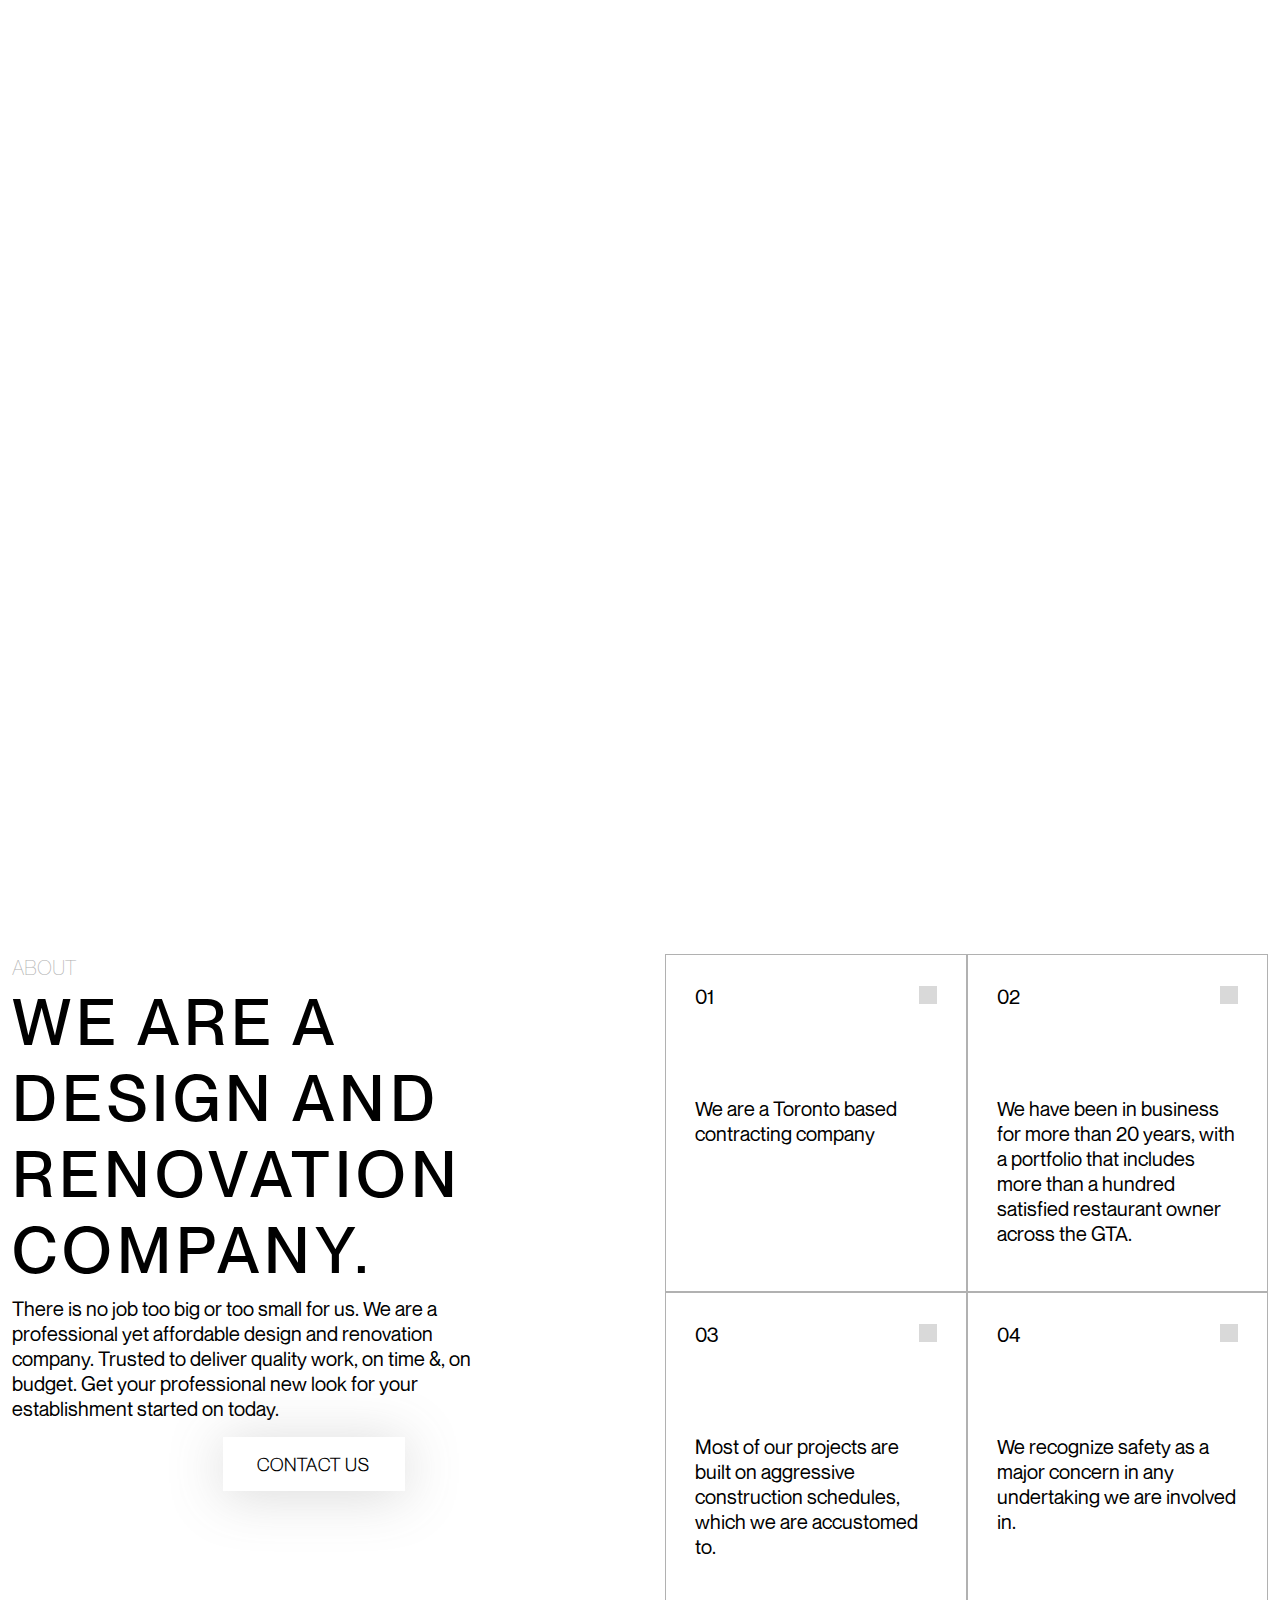
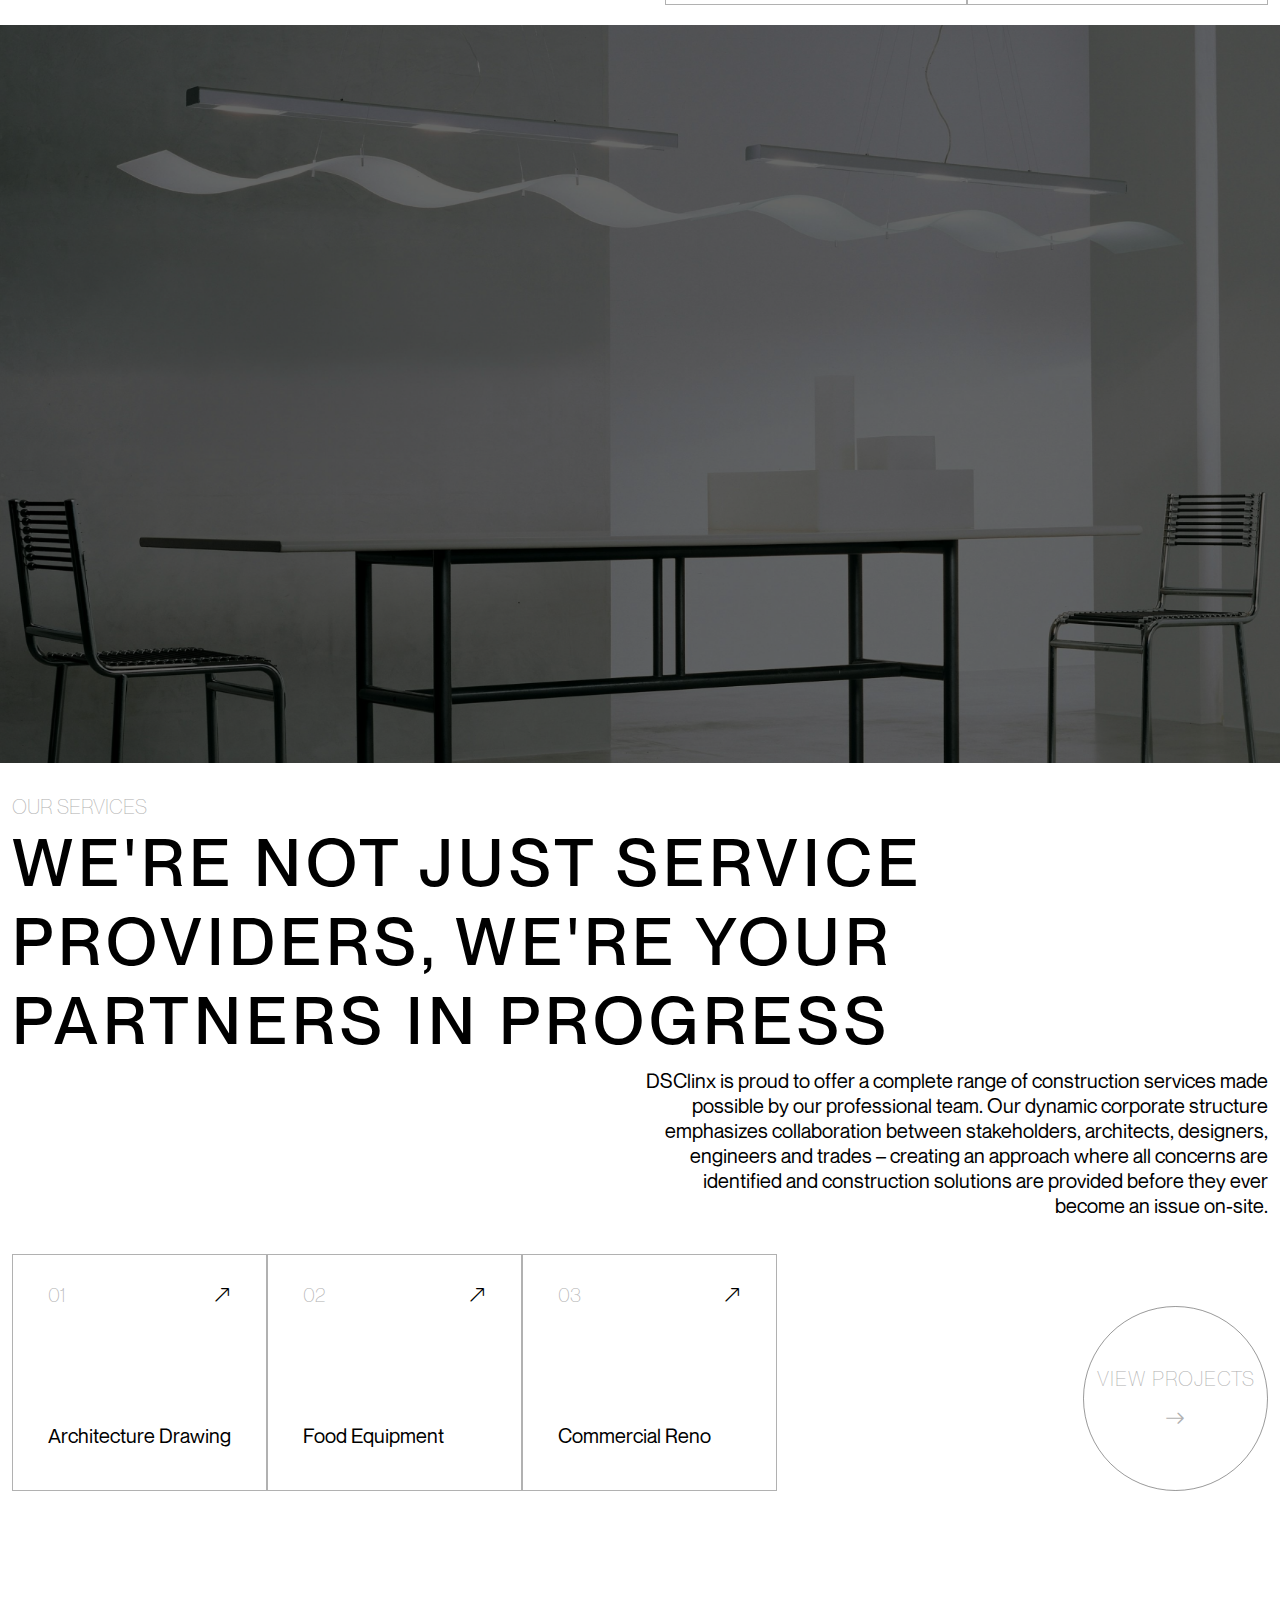
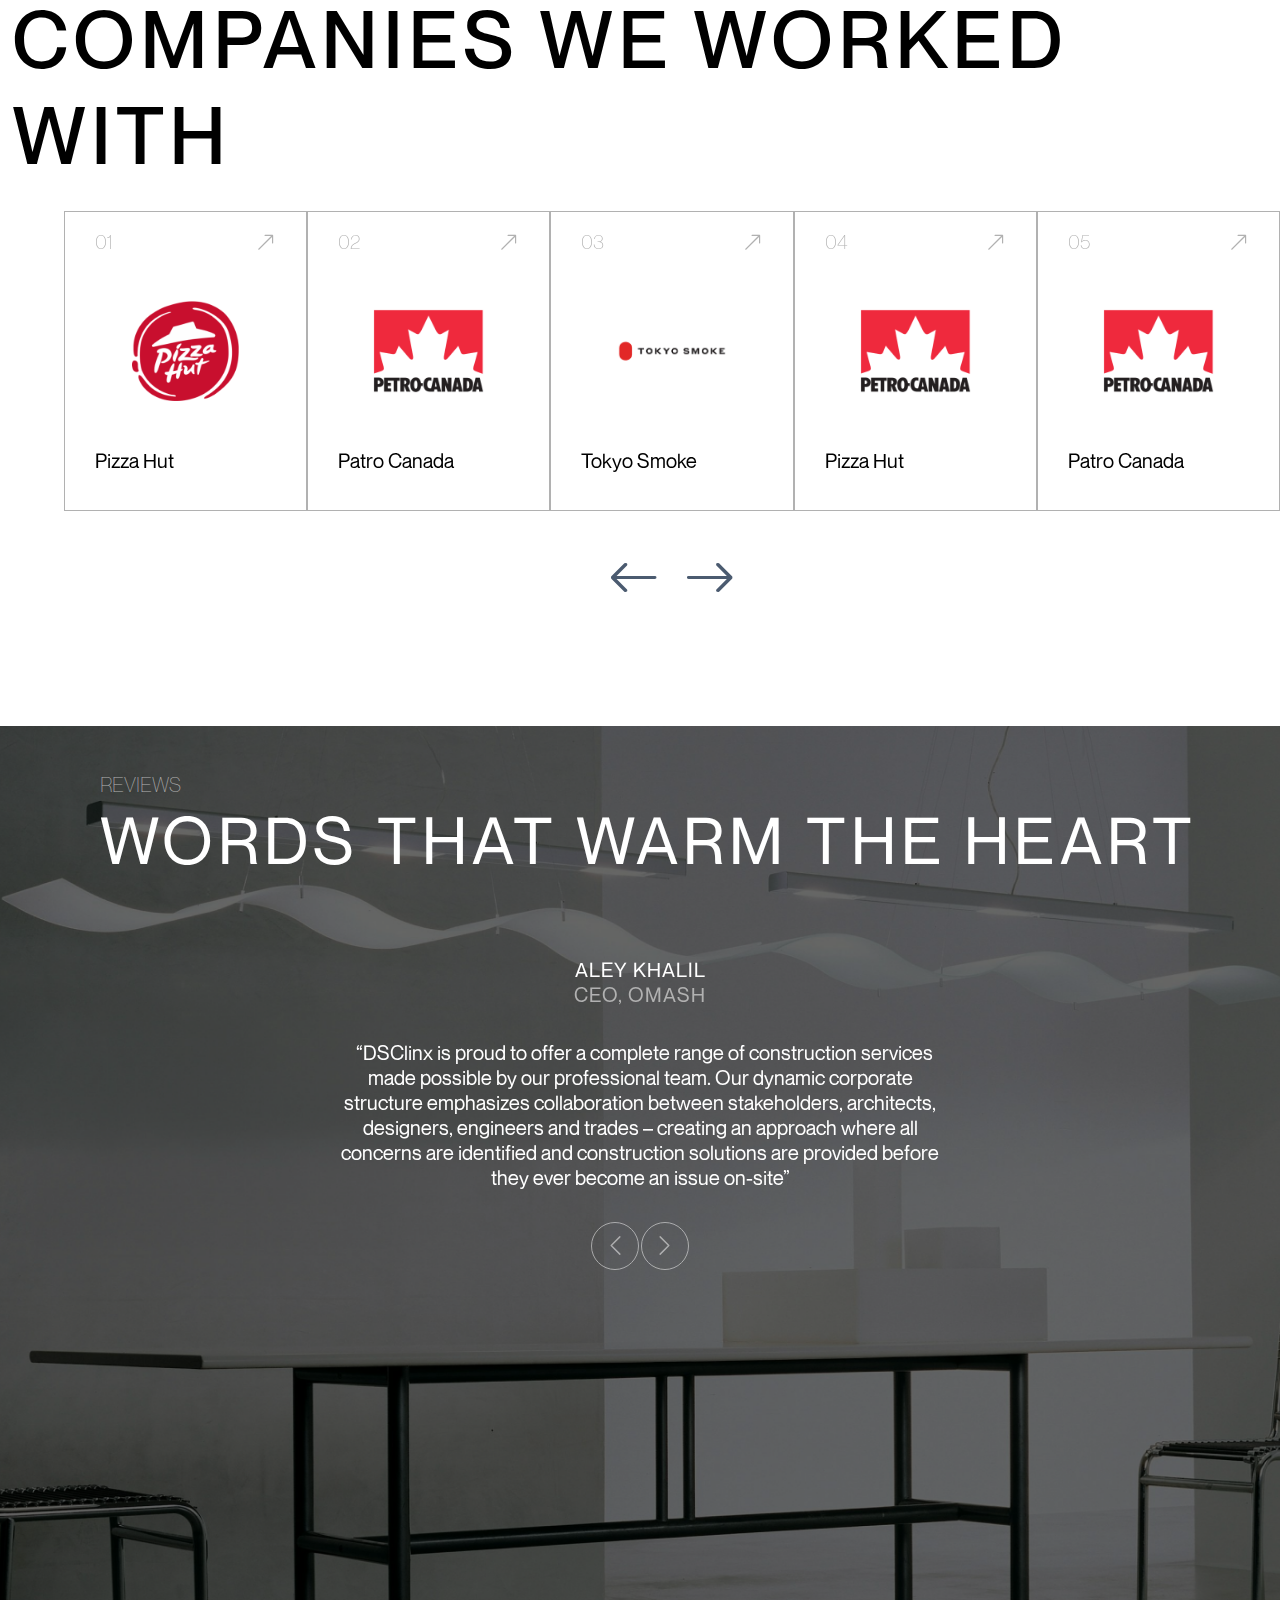
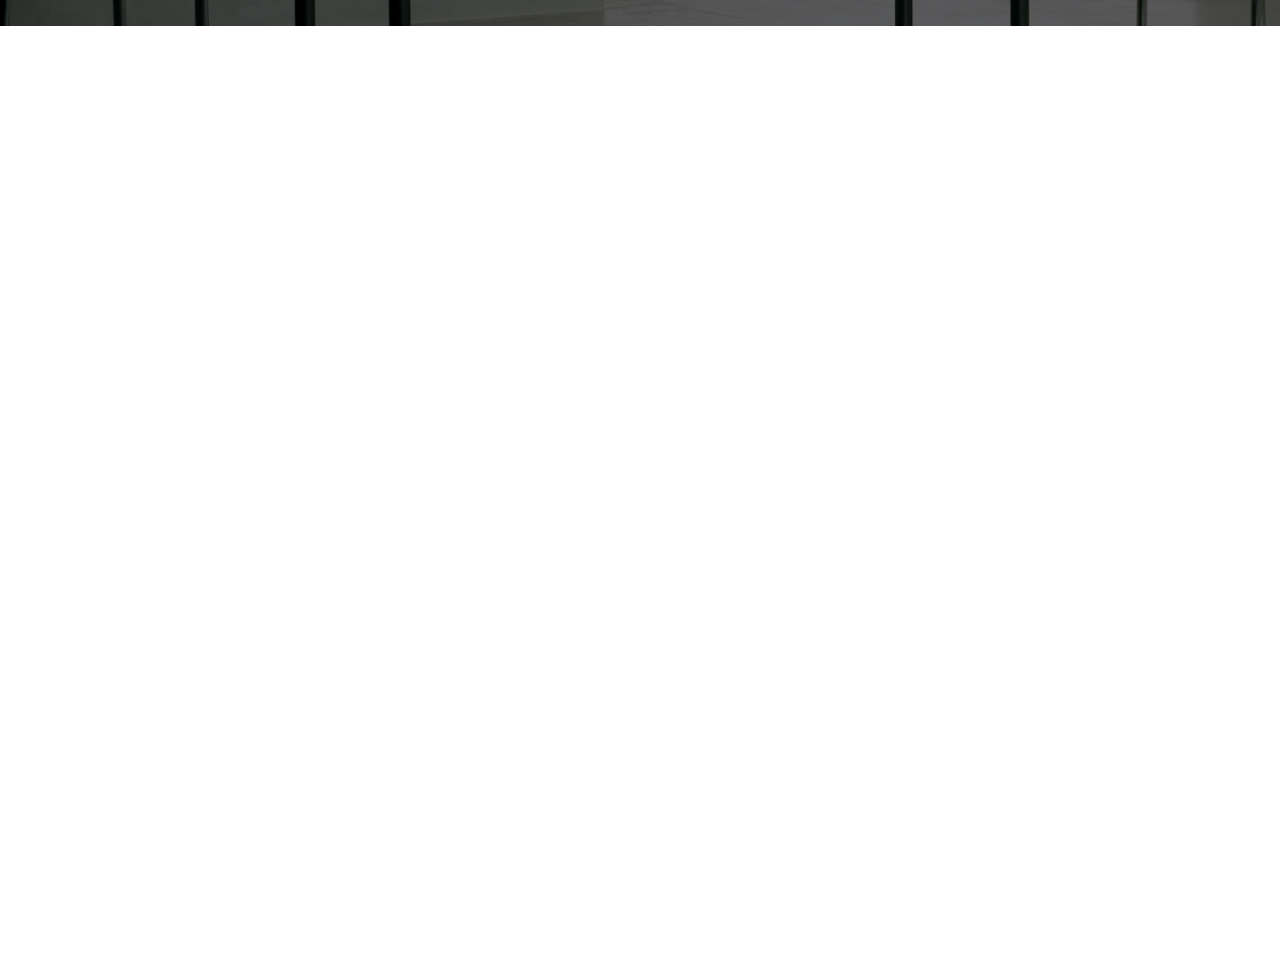
==== index.html @ fa7ef119 "company work completed" ====
<!DOCTYPE html>
<html lang="en">
  <head>
    <meta charset="utf-8" />
    <meta content="width=device-width, initial-scale=1.0" name="viewport" />
    <title>Dsclinx</title>
    <meta content="" name="description" />
    <meta content="" name="keywords" />
    <!-- Favicons -->
    <link href="assets/img/favicon.svg" rel="icon" />
    <!-- Fonts -->
    <link rel="stylesheet" href="assets/font/style.css" />
    <!-- libraries CSS Files -->
    <link href="assets/lib/bootstrap/css/bootstrap.min.css" rel="stylesheet" />
    <link href="assets/lib/bootstrap-icons/bootstrap-icons.css"rel="stylesheet"/>
    <link href="assets/lib/aos/aos.css" rel="stylesheet">
    <link rel="stylesheet" href="https://s3-us-west-2.amazonaws.com/s.cdpn.io/1462889/unicons.css">
    <link rel="stylesheet" href="https://cdnjs.cloudflare.com/ajax/libs/OwlCarousel2/2.1.3/assets/owl.carousel.min.css">
    <!-- Template Main CSS File -->
    <link href="assets/css/style.css" rel="stylesheet" />
  </head>

  <body>

     <!-- Loader -->

        <div class="loading-block">
        <div class="loading-block_logo">
            <img src="assets/images/image 1.png" alt="" class="fadeUp">
        </div>
    </div>

    <!-- ======= Header ======= -->
    <header class="header">
      <nav class="container-fluid mt-3">
        <input type="checkbox" id="nav-toggle" />
        <a href="index.html" class="logo">
          <img class="img-fluid" src="assets/images/logo.png" alt="" />
        </a>
        <ul class="links">
            <li><a href="projects.html">Projects</a></li>
            <li><a href="supplies.html">Supplies</a></li>
            <li><a href="services.html">Services</a></li>
            <li><a href="about-us.html">About Us</a></li>
        </ul>
        <label for="nav-toggle" class="icon-burger">
          <div class="line"></div>
          <div class="line"></div>
          <div class="line"></div>
        </label>
      </nav>
    </header>
    <!-- End Header -->

    <!-- banner -->
    <div class="contact-us" data-aos="zoom-in" data-aos-duration="1000" style=" background-image: url('assets/images/pexels-max-rahubovskiy-6207817\ 1.png');">
      <div class="overlay"></div>
      <div class="banner-txt">
        <span>Toronto, Canada</span>
        <h1>Welcome to <span>DSCLINX</span></h1>
        <p>DESIGN &nbsp; SUPPLY &nbsp; CONSTRUCT</p>
      </div>

      <div class="banner-under-sect">
        <p>We Design, Supply & Construct your commercial business in a competitive turnaround time with affordable prices.</p>
        <a href="#" class="butn-wht-circle">
          <div class="full-width">
            <span class="full-width">View Projects</span>
            <span class="d-flex justify-content-center">
              <i class="bi bi-arrow-right"></i>
            </span>
          </div>
        </a>
      </div>
      
      <div class="contact-div">
        <a href="#contact" class="btn btn-primary">Contact us</a>
      </div>
    </div>
    <!-- banner end -->


    <!-- about -->
<section class="about-section">
    <div class="container-fluid">
        <div class="row">
            <div class="section-about-grid">
                <div class="about-inner-text">
                    <span>About</span>
                    <h1>We are a design and renovation company.</h1>
                    <p>There is no job too big or too small for us. We are a professional yet affordable design and renovation company. 
                      Trusted to deliver quality work, on time &, on budget. Get your professional new look for your establishment started on today.</p>
                    <div class="ab-sect-contact">
                    <a href="#contact" class="btn btn-primary" style="
                      box-shadow: 0px 4px 54.7px 0px rgba(103, 103, 103, 0.25);">Contact us</a>
                      </div>
                </div>
            <div class="grid-about-sect2">
                <a href="" class="sect2-about-outer">
                    <div class="sect2-about-inner">
                        <p>01</p>
                        <span class="square"></span>
                    </div>
                    <div class="about-sect2-height"></div>
                    <p>We are a Toronto based contracting company</p>
                </a>
                <a href="" class="sect2-about-outer">
                    <div class="sect2-about-inner">
                        <p>02</p>
                        <span class="square"></span>
                    </div>
                    <div class="about-sect2-height"></div>
                    <p>We have been in business for more than 20 years, with a portfolio that includes more than a hundred satisfied restaurant owner across the GTA.</p>
                </a>
                <a href="" class="sect2-about-outer">
                    <div class="sect2-about-inner">
                        <p>03</p>
                        <span class="square"></span>
                    </div>
                    <div class="about-sect2-height"></div>
                    <p>Most of our projects are built on aggressive construction schedules, which we are accustomed to.</p>
                </a>
                <a href="" class="sect2-about-outer">
                    <div class="sect2-about-inner">
                        <p>04</p>
                        <span class="square"></span>
                    </div>
                    <div class="about-sect2-height"></div>
                    <p>We recognize safety as a major concern in any undertaking we are involved in.</p>
                </a>
            </div>
        </div>
        </div>
    </div>
</section>

<!-- why us -->
 <section class="why-us">
    <div class="container-fluid">
        <div class="grid-why-us">
            <div class="why-us-outer" data-aos="fade-right" data-aos-duration="1000">
                <span>WHY US</span>
                <h1>Ready to see what sets us apart?</h1>
                <p>Customers, contractors, vendors, and suppliers count on DSClinx to deal honestly and adhere to the strictest moral and ethical codes of business conduct.</p>
            </div>
            <div class="sect-2-whyus" data-aos="fade-right" data-aos-duration="1000">
              <a class="why-us-sect2-txt">
                  <h6>Idea and concept</h6>
                  <p>100%</p>
              </a>
              <a class="why-us-sect2-txt">
                <h6>Accuracy</h6>
                <p>100%</p>
            </a>
            <a class="why-us-sect2-txt">
              <h6>Communication</h6>
              <p>100%</p>
          </a>
          <a class="why-us-sect2-txt">
            <h6>Execution</h6>
            <p>100%</p>
        </a>
          </div>
        </div>
    </div>
 </section>

 <!-- Our Services -->
 <section class="our-serv">
  <div class="container-fluid">
    <div class="our-serv-txt">
      <span>Our Services</span>
      <h1>We're not just service providers, we're your partners in progress</h1>
    </div>
    <div class="our-serv-p">
      <p>DSClinx is proud to offer a complete range of construction services made possible by our professional team. 
        Our dynamic corporate structure emphasizes collaboration between stakeholders, architects, designers, engineers 
        and trades – creating an approach where all concerns are identified and construction solutions are provided before 
        they ever become an issue on-site.</p>
    </div>
    <div class="our-serv-proect">

      <div class="grid-our-serve">

        <a href="" class="card-our-serv">
          <div class="sect2-our-serv-inner">
            <p>01</p>
            <span ><i class="bi bi-arrow-up-right"></i></span>
        </div>
        <div class="our-serv-sect2-height"></div>
        <p>Architecture Drawing</p>
        </a>

        <a href="" class="card-our-serv">
          <div class="sect2-our-serv-inner">
            <p>02</p>
            <span ><i class="bi bi-arrow-up-right"></i></span>
        </div>
        <div class="our-serv-sect2-height"></div>
        <p>Food Equipment</p>
        </a>

        <a  href="" class="card-our-serv">
          <div class="sect2-our-serv-inner">
            <p>03</p>
            <span ><i class="bi bi-arrow-up-right"></i></span>
        </div>
        <div class="our-serv-sect2-height"></div>
        <p>Commercial Reno</p>
        </a>

        <a id="btn-2" href="" class="butn-circle" style="width: 185px;height: 185px;">
          <div class="full-width">
            <span class="full-width">View Projects</span>
            <span class="d-flex justify-content-center">
              <i class="bi bi-arrow-right"></i>
            </span>
          </div>
        </a>

      </div>

      <a id="btn-1" href="" class="butn-circle" style="width: 185px;height: 185px;">
        <div class="full-width">
          <span class="full-width">View Projects</span>
          <span class="d-flex justify-content-center">
            <i class="bi bi-arrow-right"></i>
          </span>
        </div>
      </a>

    </div>
  </div>
 </section>

<!-- company work with -->

<section class="company-works">
  <div class="container-fluid">
    <div class="work-with">
      <h1>COMPANIES WE WORKED WITH</h1>
    </div>  
  </div>

  <div class="carousel-wrap">
    <div class="owl-carousel">

      <div class="item">
        <div class="our-works">
          <span>01</span>
          <span><i class="bi bi-arrow-up-right"></i></span>
      </div>
        <img class="img-fluid" src="assets/images/our-work/Pizza Hut.png">
        <p class="item-name">Pizza Hut</p>
      </div>

      <div class="item">
        <div class="our-works">
          <span>02</span>
          <span><i class="bi bi-arrow-up-right"></i></span>
      </div>
        <img class="img-fluid" src="assets/images/our-work/Patro Canada.png">
        <p class="item-name">Patro Canada</p>
      </div>

      <div class="item">
        <div class="our-works">
          <span>03</span>
          <span><i class="bi bi-arrow-up-right"></i></span>
      </div>
        <img class="img-fluid" src="assets/images/our-work/Tokyo Smoke.png">
        <p class="item-name">Tokyo Smoke </p>
      </div>

      <div class="item">
        <div class="our-works">
          <span>04</span>
          <span><i class="bi bi-arrow-up-right"></i></span>
      </div>
        <img class="img-fluid" src="assets/images/our-work/Patro Canada.png">
        <p class="item-name">Pizza Hut</p>
      </div>

      <div class="item">
        <div class="our-works">
          <span>05</span>
          <span><i class="bi bi-arrow-up-right"></i></span>
      </div>
        <img class="img-fluid" src="assets/images/our-work/Patro Canada.png">
        <p class="item-name">Patro Canada</p>
      </div>

      <div class="item">
        <div class="our-works">
          <span>06</span>
          <span><i class="bi bi-arrow-up-right"></i></span>
      </div>
        <img class="img-fluid" src="assets/images/our-work/Tokyo Smoke.png">
        <p class="item-name">Tokyo Smoke</p>
      </div>

      <div class="item">
        <div class="our-works">
          <span>07</span>
          <span><i class="bi bi-arrow-up-right"></i></span>
      </div>
        <img class="img-fluid" src="assets/images/our-work/Patro Canada.png">
        <p class="item-name">Pizza Hut</p>
      </div>
    </div>
  </div>
</section>



<!-- testimonials -->
<section class="testi-outer">
  <!-- <div id="testim" class="testim"> -->
      <div class="testi-header">
        <span>Reviews</span>
        <h1>Words that warm the heart</h1>
      </div>
  <div id="carouselExampleControls" class="carousel slide" data-bs-ride="carousel">
    <div class="carousel-inner">
      <div class="carousel-item active">
      <div class="row d-flex justify-content-center">
        <div class="col-lg-6 says">
          <h5>Aley Khalil <br> <span>CEO, Omash</span></h5>
          <p>
            <i class="fas fa-quote-left pe-2"></i>
            “DSClinx is proud to offer a complete range of construction services made possible by our professional team. 
            Our dynamic corporate structure emphasizes collaboration between stakeholders, architects, designers, engineers 
            and trades – creating an approach where all concerns are identified and construction solutions are provided before 
            they ever become an issue on-site”
          </p>
        </div>
      </div>
      </div>
      <div class="carousel-item">
      <div class="row d-flex justify-content-center">
        <div class="col-lg-6 says">
          <h5>Aley Khalil <br> <span>CEO, Omash</span></h5>
          <p>
            <i class="fas fa-quote-left pe-2"></i>
            “DSClinx is proud to offer a complete range of construction services made possible by our professional team. 
            Our dynamic corporate structure emphasizes collaboration between stakeholders, architects, designers, engineers 
            and trades – creating an approach where all concerns are identified and construction solutions are provided before 
            they ever become an issue on-site”
          </p>
        </div>
      </div>
      </div>
    </div>
    <div class="d-flex justify-content-center">
    <button class="carousel-control-prev" type="button" data-bs-target="#carouselExampleControls" data-bs-slide="prev">
      <span class="carousel-control-prev-icon" aria-hidden="true"></span>
      <span class="visually-hidden">Previous</span>
    </button>
    <button class="carousel-control-next" type="button" data-bs-target="#carouselExampleControls" data-bs-slide="next">
      <span class="carousel-control-next-icon" aria-hidden="true"></span>
      <span class="visually-hidden">Next</span>
    </button>
  </div>
  </div>
  <!-- </div> -->
</section>




    <div class="container-fluid">
      <div class="lets-together" data-aos="zoom-in" >
        <div class="container-fluid">
          <div class="row line">
            <div class="col-lg-6 conatct-line">
              <div class="grid-social">
                <a
                  href="https://www.instagram.com/linxdsc/"
                  target="_blank"
                  class="card-social"
                >
                  <h6 class="social-num">01</h6>
                  <div class="social-inner-div"></div>
                  <div class="social-sec">
                    <i class="bi bi-instagram"></i>
                    <h6>Instagram</h6>
                  </div>
                </a>

                <a
                  href="https://ca.linkedin.com/in/dsclinx/"
                  target="_blank"
                  class="card-social"
                >
                  <h6 class="social-num">02</h6>
                  <div class="social-inner-div"></div>
                  <div class="social-sec">
                    <i class="bi bi-linkedin"></i>
                    <h6>Linkedin</h6>
                  </div>
                </a>

                <a
                  href="https://www.facebook.com/dsc.linx.7"
                  target="_blank"
                  class="card-social"
                >
                  <h6 class="social-num">03</h6>
                  <div class="social-inner-div"></div>
                  <div class="social-sec">
                    <i class="bi bi-facebook"></i>
                    <h6>Facebook</h6>
                  </div>
                </a>

                <a href="#" target="_blank" class="card-social">
                  <h6 class="social-num">04</h6>
                  <div class="social-inner-div"></div>
                  <div class="social-sec">
                    <i class="bi bi-whatsapp"></i>
                    <h6>Whatsapp</h6>
                  </div>
                </a>
              </div>
            </div>

            <div class="col-lg-6">
              <div class="head-together">
                <h1>Let’s Work together</h1>

                <div class="conatct-form">
                  <div class="form-group">
                    <input
                      type="name"
                      class="form-control"
                      id="exampleInputEmail"
                      aria-describedby="emailHelp"
                      placeholder="Full name"
                    />
                  </div>
                  <div class="form-group">
                    <input
                      type="email"
                      class="form-control"
                      id="exampleInputEmail1"
                      aria-describedby="emailHelp"
                      placeholder="Enter email"
                    />
                  </div>
                  <div class="form-group">
                    <textarea
                      class="form-control"
                      id="exampleFormControlTextarea1"
                      rows="3"
                      placeholder="Message"
                    ></textarea>
                  </div>
                </div>
                <div class="submit-form">
                  <div class="form-check">
                    <input
                      type="checkbox"
                      class="form-check-input"
                      id="exampleCheck1"
                    />
                    <label class="form-check-label" for="exampleCheck1"
                      >Agree with privacy policy</label
                    >
                  </div>

                  <a href="" class="butn-circle">
                    <div class="full-width">
                      <span class="full-width">submit</span>
                      <span class="d-flex justify-content-center">
                        <i class="bi bi-arrow-up-right"></i>
                      </span>
                    </div>
                  </a>
                </div>
              </div>
            </div>
          </div>
        </div>
      </div>
    </div>

    <!-- footer -->

    <footer id="contact" data-aos="zoom-in" data-aos-duration="1000">
      <div class="footer-top" >
        <div class="container-fluid">
          <div class="footer-dsclinx">
            <div class="logo-dsclinx">
              <h1>DSCLINX</h1>
            </div>
            <div class="footer-details">
              <p>168 Oakdale road, unit 6</p>
              <p>Phone: +1 (416) 886-3145</p>
              <p>info@dsclinx.com</p>
            </div>
          </div>
          <div class="Copyright">
            <p>Copyright ©2022. All rights reserved.</p>
          </div>
        </div>
      </div>
    </footer>

    <!-- back to top -->

    <div class="progress-wrap">
		<svg class="progress-circle svg-content" width="100%" height="100%" viewBox="-1 -1 102 102">
			<path d="M50,1 a49,49 0 0,1 0,98 a49,49 0 0,1 0,-98"/>
		</svg>
	</div>



<script src="https://cdnjs.cloudflare.com/ajax/libs/jquery/2.2.2/jquery.min.js"></script>
<script src="https://cdnjs.cloudflare.com/ajax/libs/OwlCarousel2/2.1.3/owl.carousel.min.js"></script>

  <script>
    $('.owl-carousel').owlCarousel({
  loop: true,
  nav: true,
  navText: [
    "<i class='bi bi-arrow-left'></i>",
    "<i class='bi bi-arrow-right'></i>"
  ],
  autoplay: true,
  autoplayHoverPause: true,
  responsive: {
    0: {
      items: 1
    },
    600: {
      items: 3
    },
    1000: {
      items: 5
    }
  }
})
  </script>

    <!-- JavaScript Libraries -->
    <!-- <script src="https://cdnjs.cloudflare.com/ajax/libs/jquery/3.4.0/jquery.min.js"></script> -->
    <script src="https://cdnjs.cloudflare.com/ajax/libs/jquery/3.7.1/jquery.min.js"></script>
    <script src="assets/lib/aos/aos.js"></script>
    <script src="assets/lib/bootstrap/js/bootstrap.bundle.min.js"></script>
    <script src="https://cdn.jsdelivr.net/npm/bootstrap@5.0.0/dist/js/bootstrap.bundle.min.js"></script>
    <script src="assets/js/main.js"></script>
  </body>
</html>
---- assets/font/style.css ----
/* #### Generated By: http://www.cufonfonts.com #### */

    @font-face {
    font-family: 'PP Neue Montreal Book';
    font-style: normal;
    font-weight: normal;
    src: local('PP Neue Montreal Book'), url('ppneuemontreal-book.woff') format('woff');
    }
    

    @font-face {
    font-family: 'PP Neue Montreal Italic';
    font-style: normal;
    font-weight: normal;
    src: local('PP Neue Montreal Italic'), url('ppneuemontreal-italic.woff') format('woff');
    }
    

    @font-face {
    font-family: 'PP Neue Montreal Thin';
    font-style: normal;
    font-weight: normal;
    src: local('PP Neue Montreal Thin'), url('ppneuemontreal-thin.woff') format('woff');
    }
    

    @font-face {
    font-family: 'PP Neue Montreal Medium';
    font-style: normal;
    font-weight: normal;
    src: local('PP Neue Montreal Medium'), url('ppneuemontreal-medium.woff') format('woff');
    }
    

    @font-face {
    font-family: 'PP Neue Montreal SemiBold italic';
    font-style: normal;
    font-weight: normal;
    src: local('PP Neue Montreal SemiBold italic'), url('ppneuemontreal-semibolditalic.woff') format('woff');
    }
    

    @font-face {
    font-family: 'PP Neue Montreal Bold';
    font-style: normal;
    font-weight: normal;
    src: local('PP Neue Montreal Bold'), url('ppneuemontreal-bold.woff') format('woff');
    }
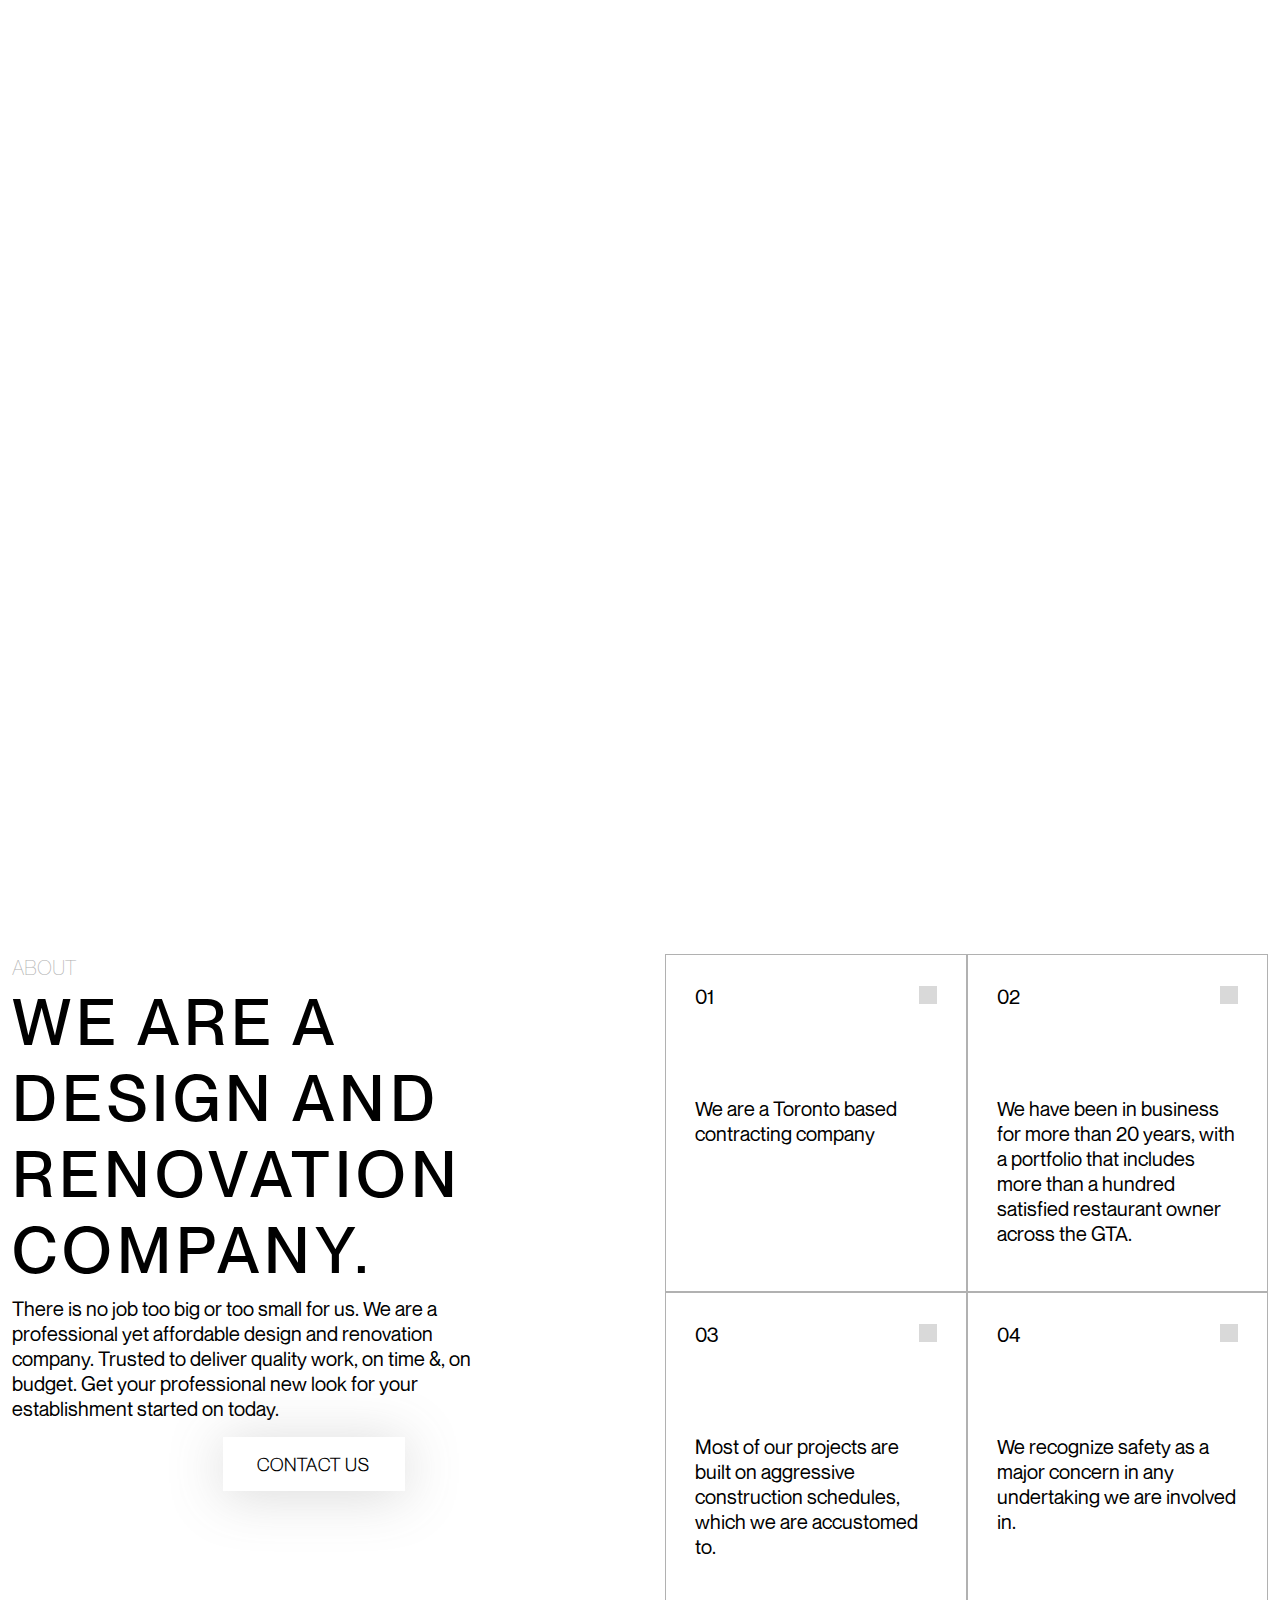
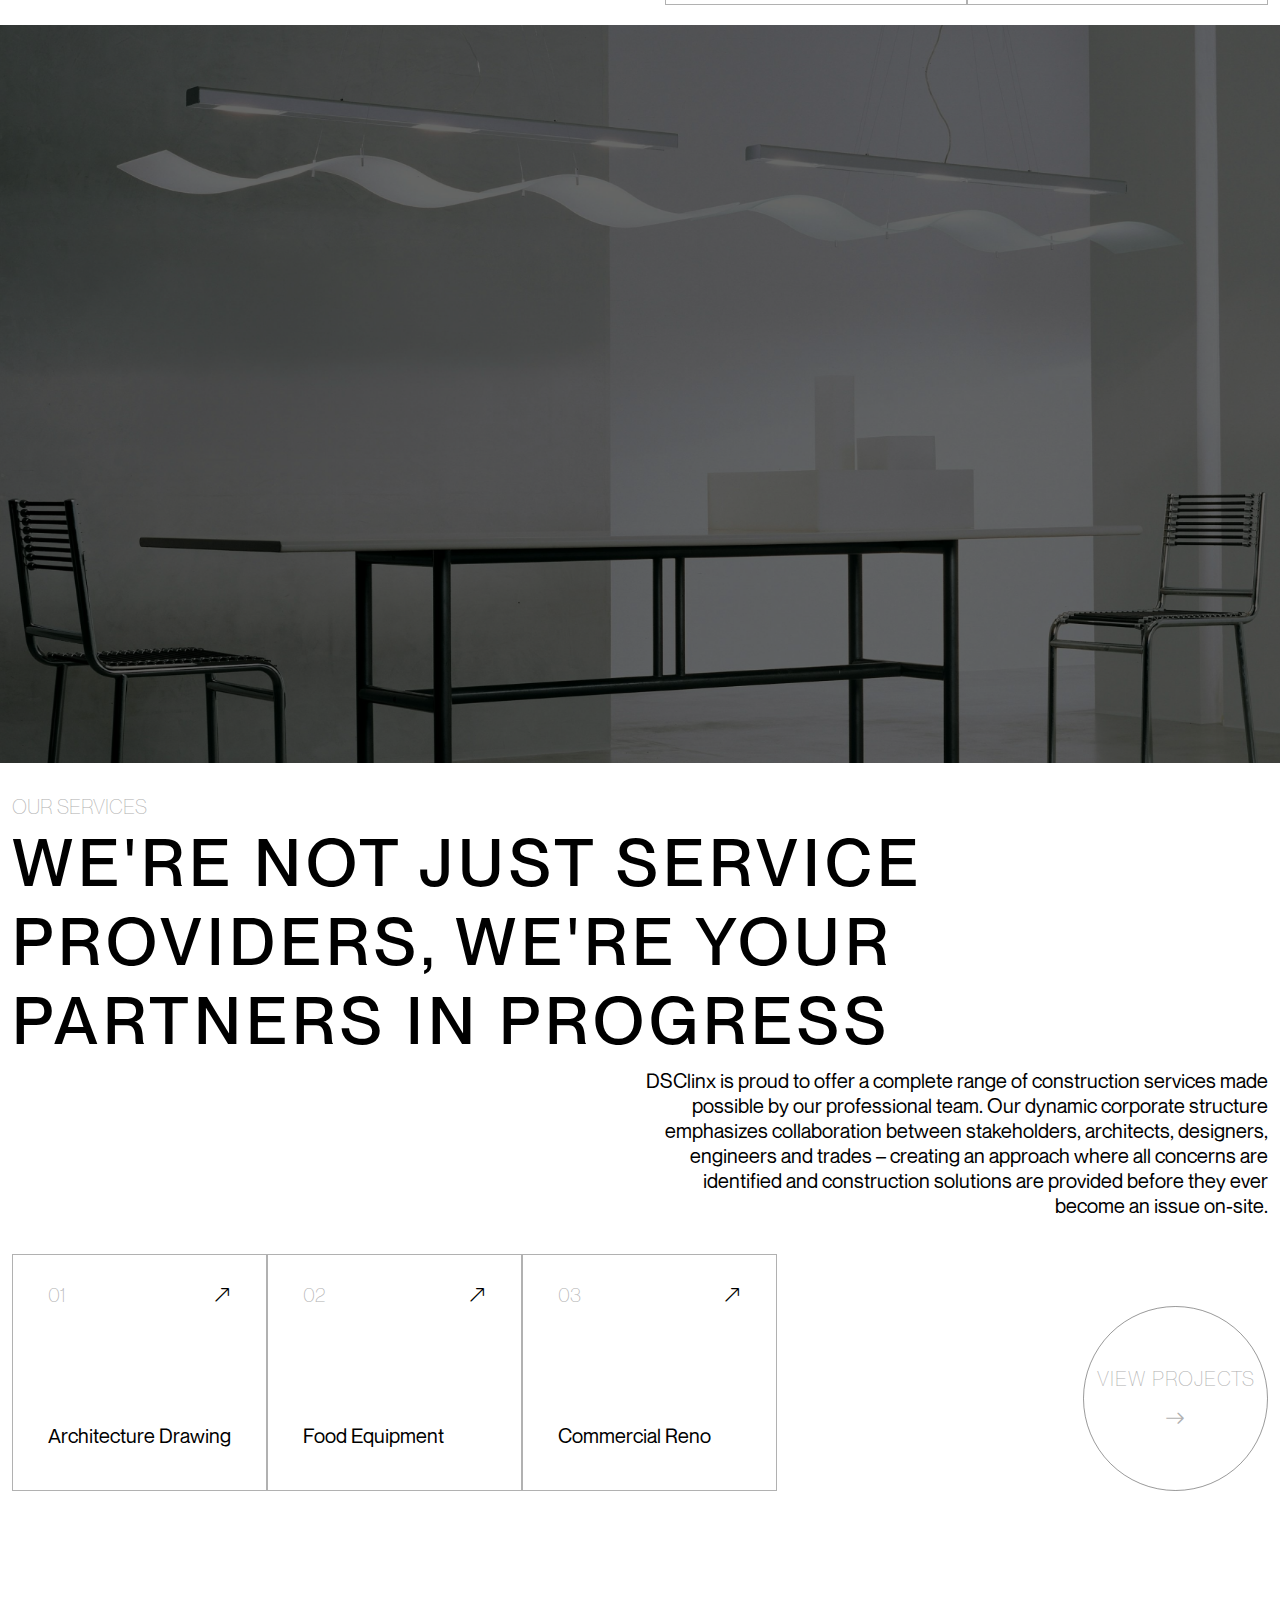
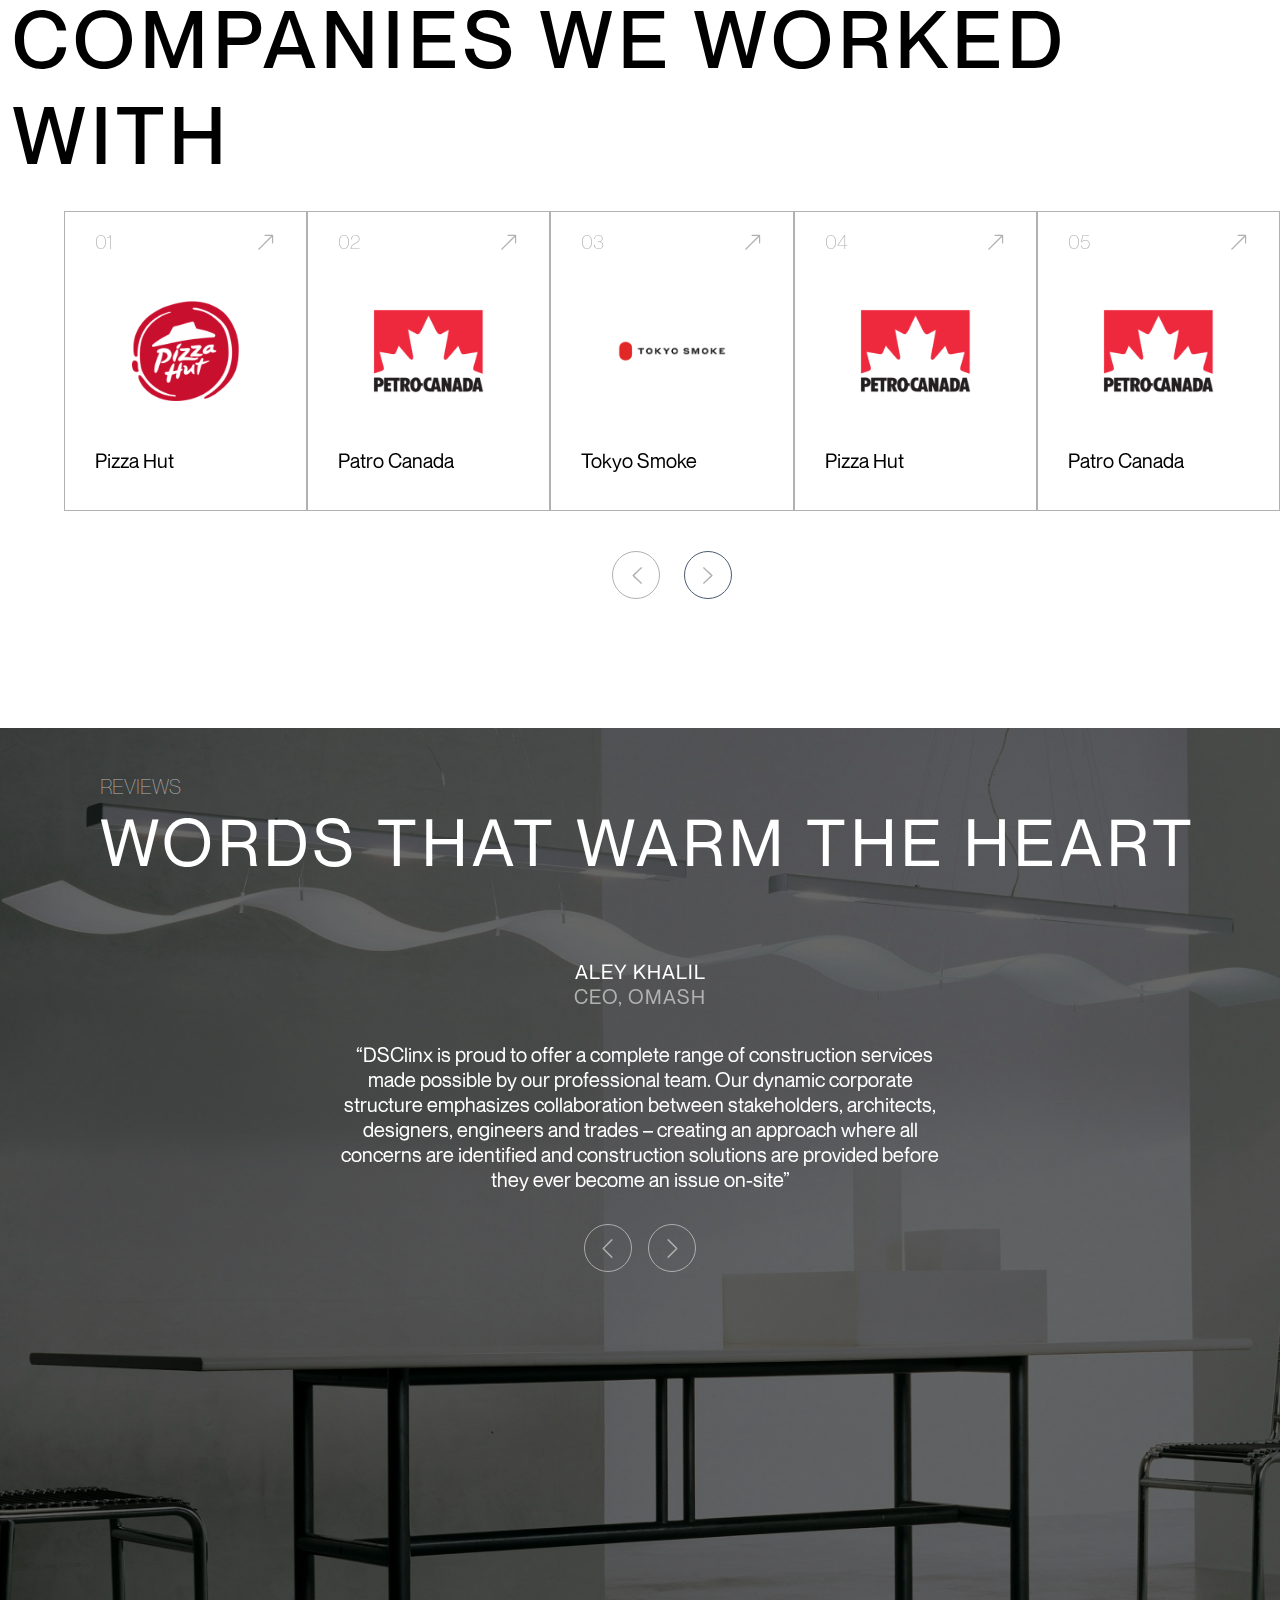
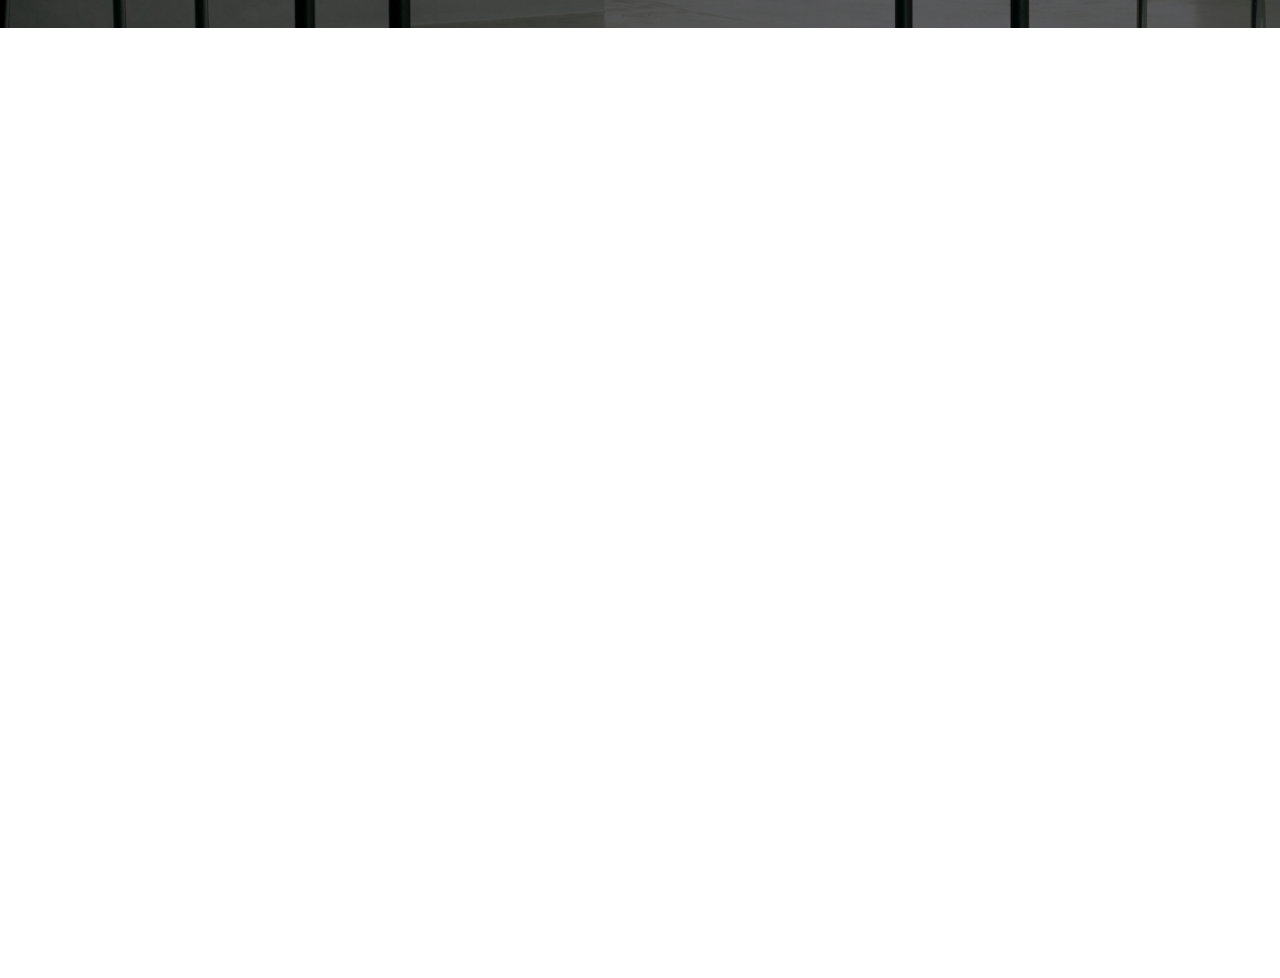
==== commit a50b1dce: "index page completed" ====
--- a/index.html
+++ b/index.html
@@ -351,7 +351,7 @@
       </div>
       </div>
     </div>
-    <div class="d-flex justify-content-center">
+    <div class="d-flex justify-content-center" style="column-gap: 15px;">
     <button class="carousel-control-prev" type="button" data-bs-target="#carouselExampleControls" data-bs-slide="prev">
       <span class="carousel-control-prev-icon" aria-hidden="true"></span>
       <span class="visually-hidden">Previous</span>
@@ -524,14 +524,14 @@
   loop: true,
   nav: true,
   navText: [
-    "<i class='bi bi-arrow-left'></i>",
-    "<i class='bi bi-arrow-right'></i>"
+    "<i class=''></i>",
+    "<i class=''></i>"
   ],
   autoplay: true,
   autoplayHoverPause: true,
   responsive: {
     0: {
-      items: 1
+      items: 2
     },
     600: {
       items: 3
--- a/assets/css/style.css
+++ b/assets/css/style.css
@@ -2111,7 +2111,7 @@
             /* display: block; */
         }
         .contact-div {
-            bottom: 205px;
+            bottom: 100px;
         }
     }
 
@@ -2325,8 +2325,26 @@
     color: #cdcbcd;
     }
     
+    .owl-prev i {
+        background-image: url('../images/ep_prev.png');
+        color: #B1B1B1;
+    }
+
+    .owl-next i {
+        background-image: url('../images/ep_next.png');
+    }
+
     .owl-nav i {
     font-size: 52px;
+    /* background-image: url('../images/arrow-up.png'); */
+    display: inline-block;
+    width: 3rem;
+    height: 3rem;
+    background-repeat: no-repeat;
+    background-position: 50%;
+    background-size: 50% 50%;
+    border: 1px solid;
+    border-radius: 50%;
     }
     
     .owl-nav .owl-prev {
@@ -2373,4 +2391,15 @@
 .company-works{
     padding-top: 70px;
     padding-bottom: 40px;
+}
+
+@media(max-width:600px) {
+    .owl-carousel .owl-item img {
+        padding: 15px;
+        height: 170px;
+        object-fit: contain;
+    }
+    .carousel-wrap {
+        padding: 20px 0px 0px 5%;
+    }
 }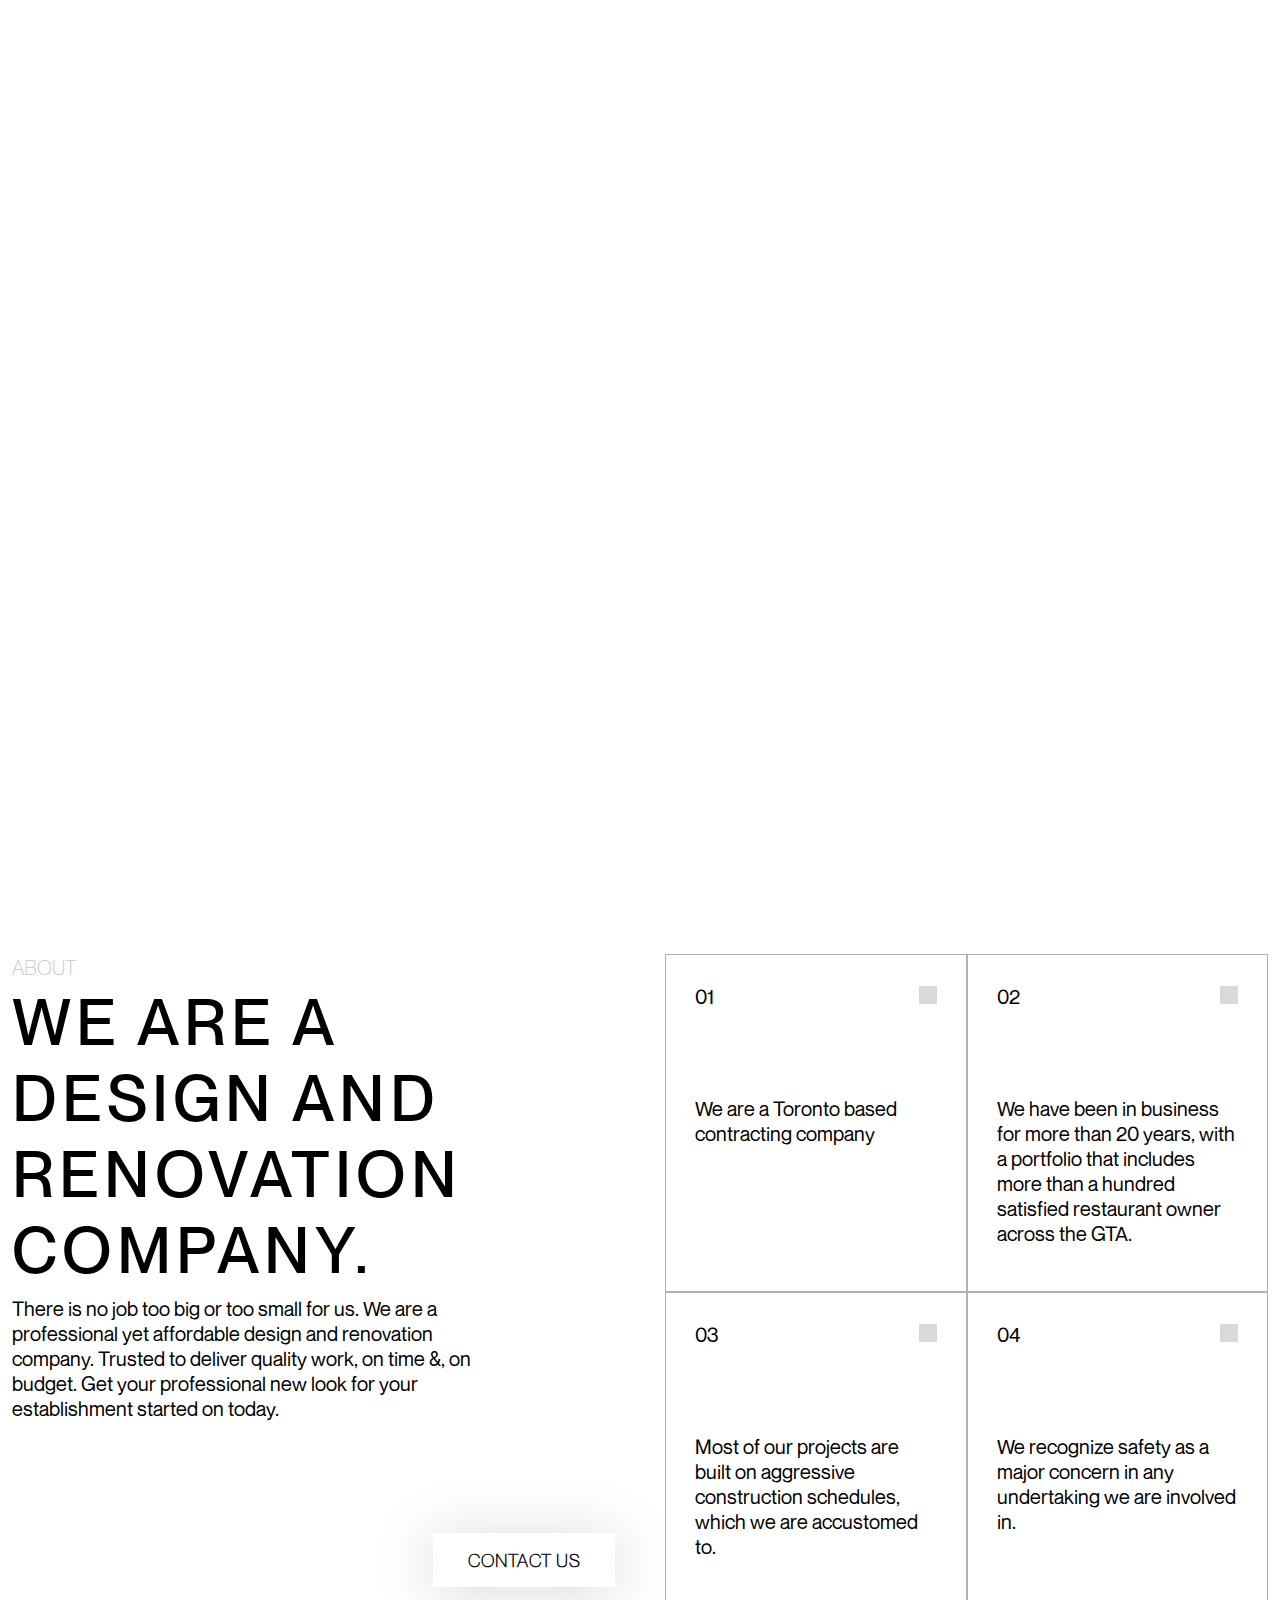
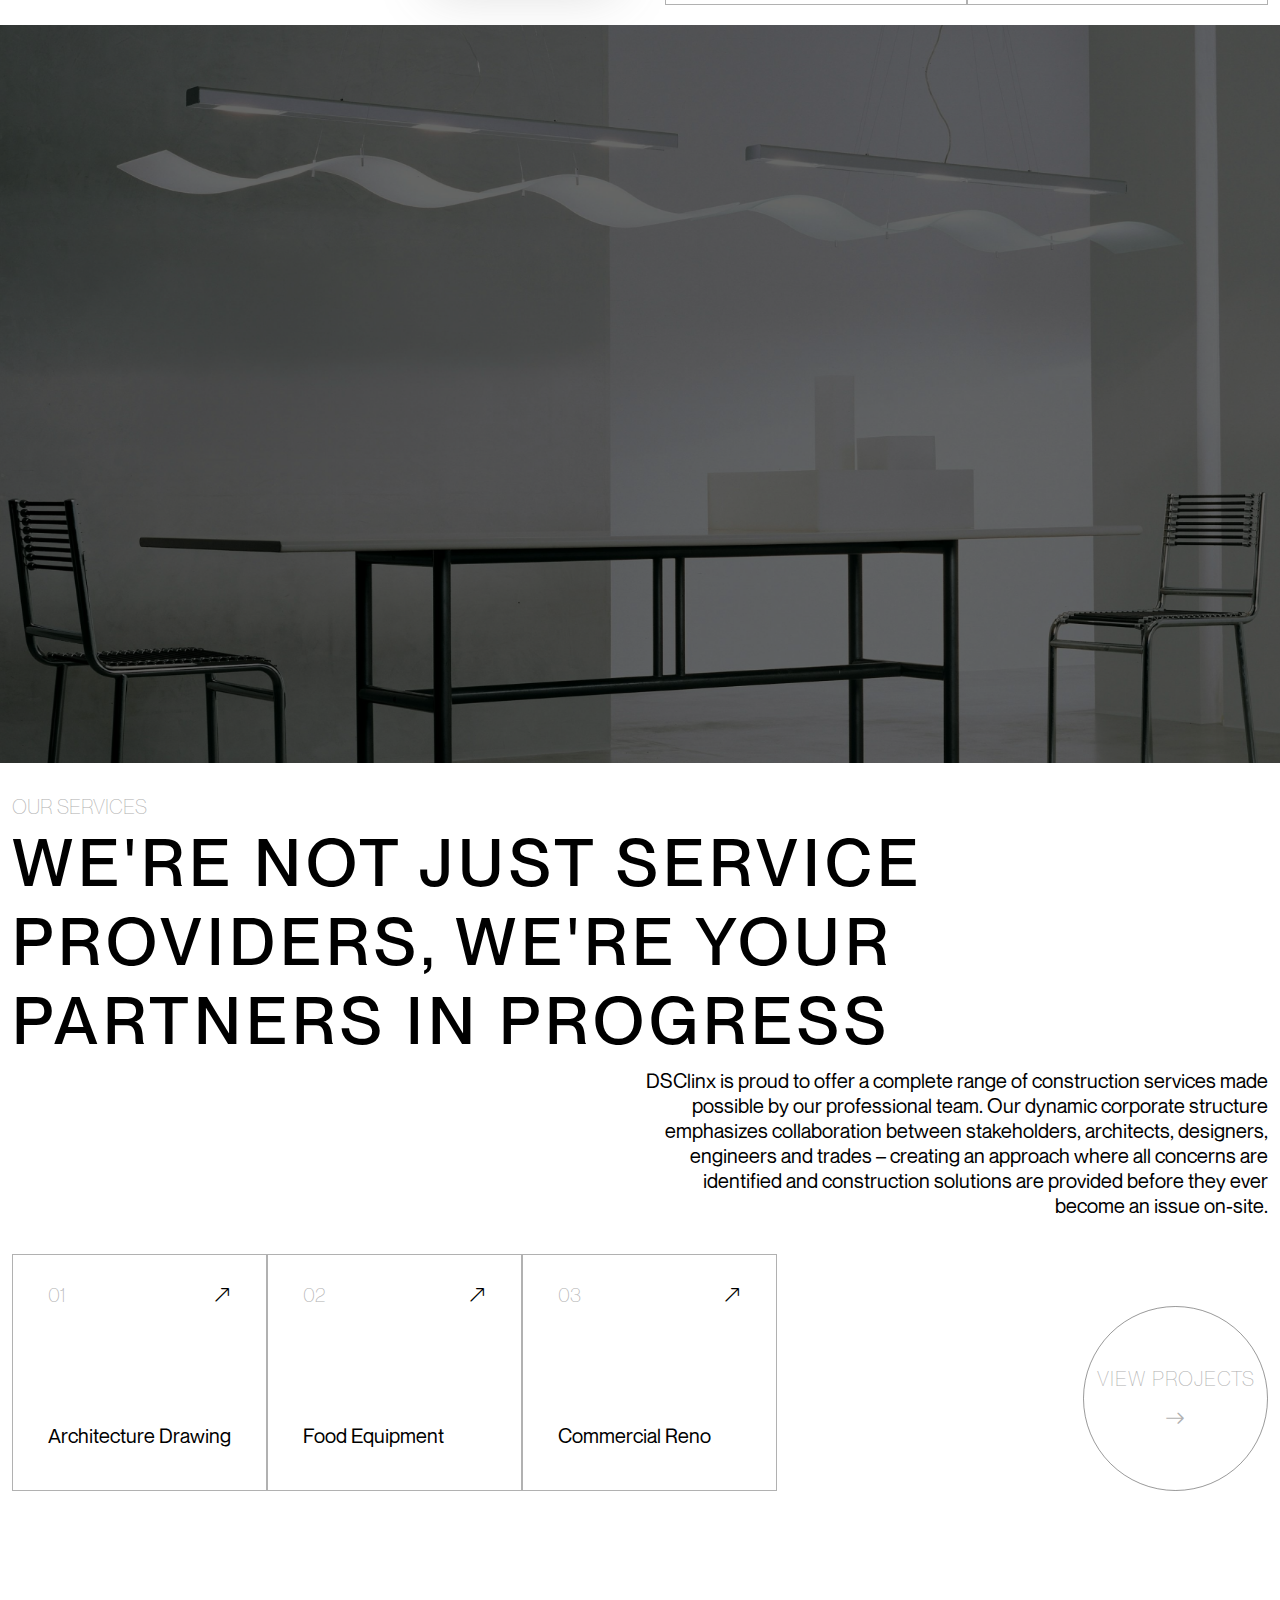
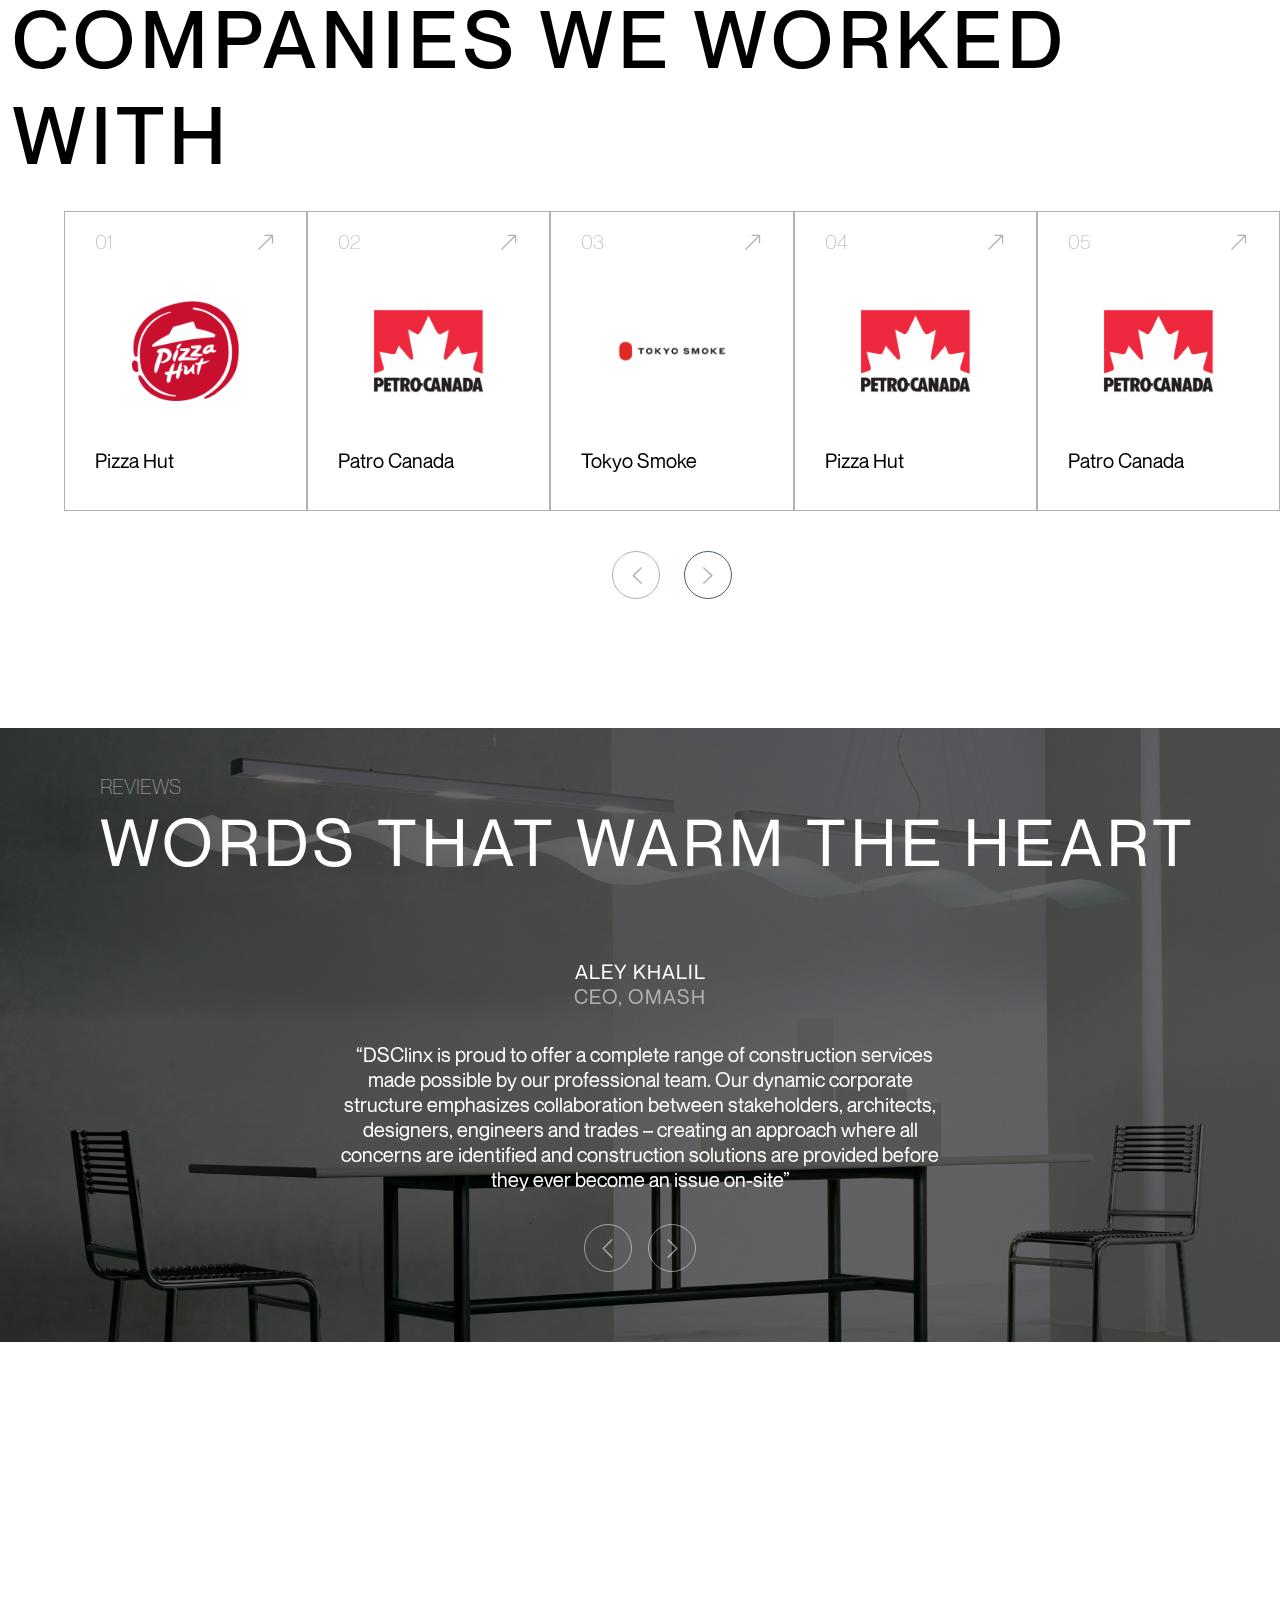
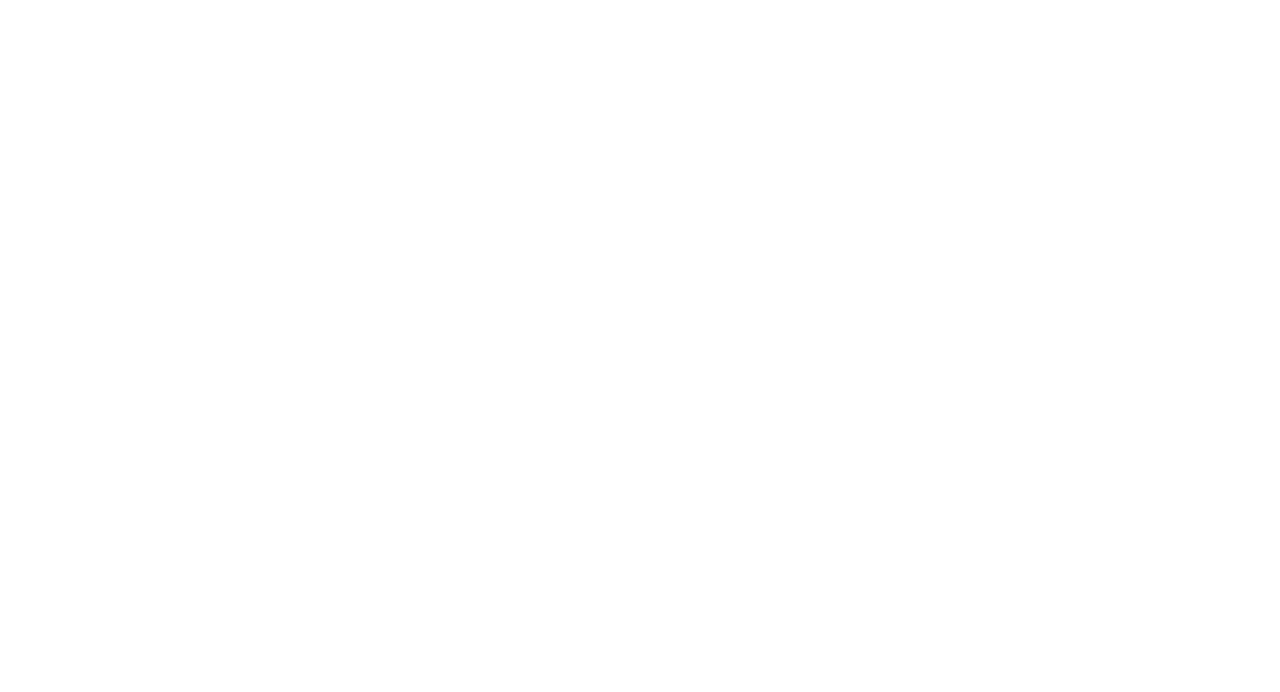
==== commit c033dd54: "change image height" ====
--- a/index.html
+++ b/index.html
@@ -512,6 +512,7 @@
 		<svg class="progress-circle svg-content" width="100%" height="100%" viewBox="-1 -1 102 102">
 			<path d="M50,1 a49,49 0 0,1 0,98 a49,49 0 0,1 0,-98"/>
 		</svg>
+    <!-- <img class="progress-circle svg-content img-fluid" src="assets/images/arrow-up.png" alt=""> -->
 	</div>
 
 
--- a/assets/css/style.css
+++ b/assets/css/style.css
@@ -2046,11 +2046,11 @@
 }
     .ab-sect-contact {
         margin-bottom: auto;
-        position: inherit;
+        /* position: inherit; */
         bottom: 0;
         display: flex;
         right: 0;
-        justify-content: center;
+        justify-content: end;
         padding-bottom: 18px;
     }
 
@@ -2126,8 +2126,8 @@
     background-position: center center;
     background-repeat: no-repeat;
     background-size: cover;
-    /* height: 100%; */
-    height: 100vh;
+    height: 100%;
+    /* height: 100vh; */
     /* height: 530px; */
     position: relative;
 
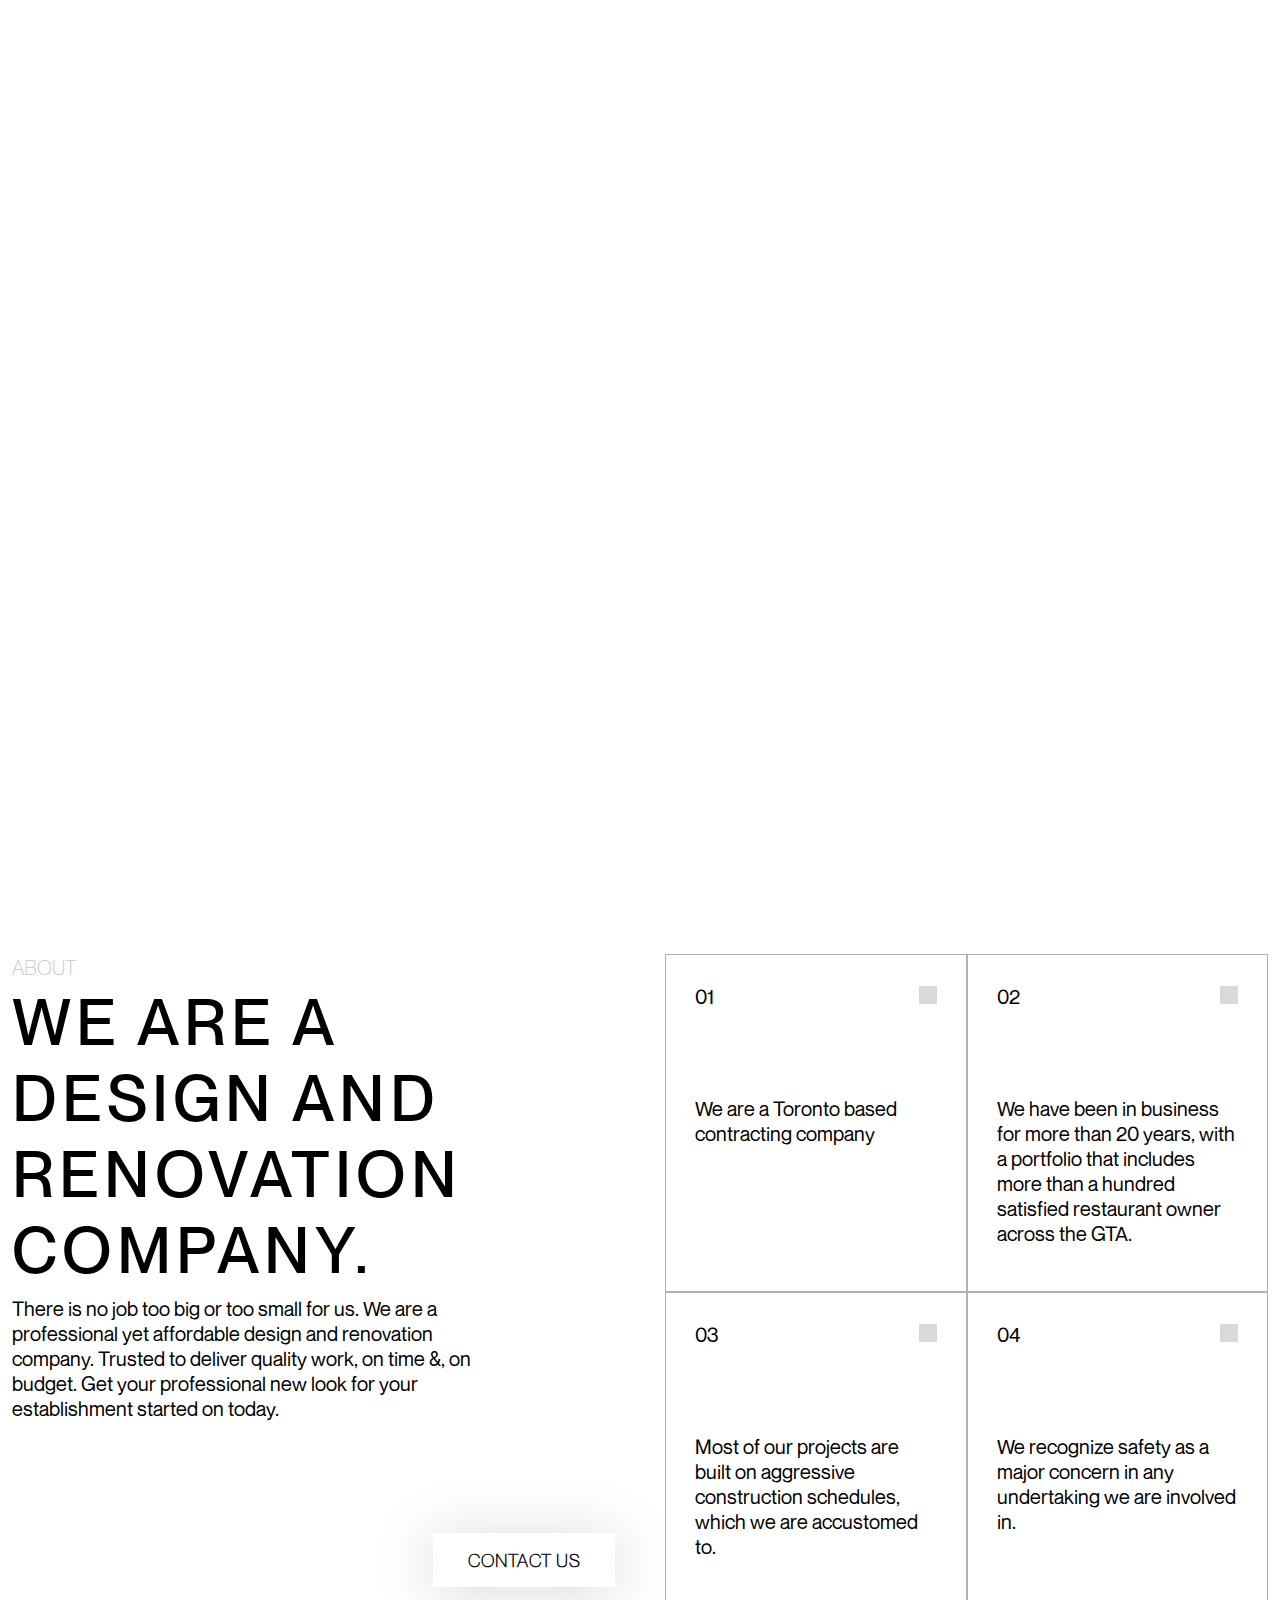
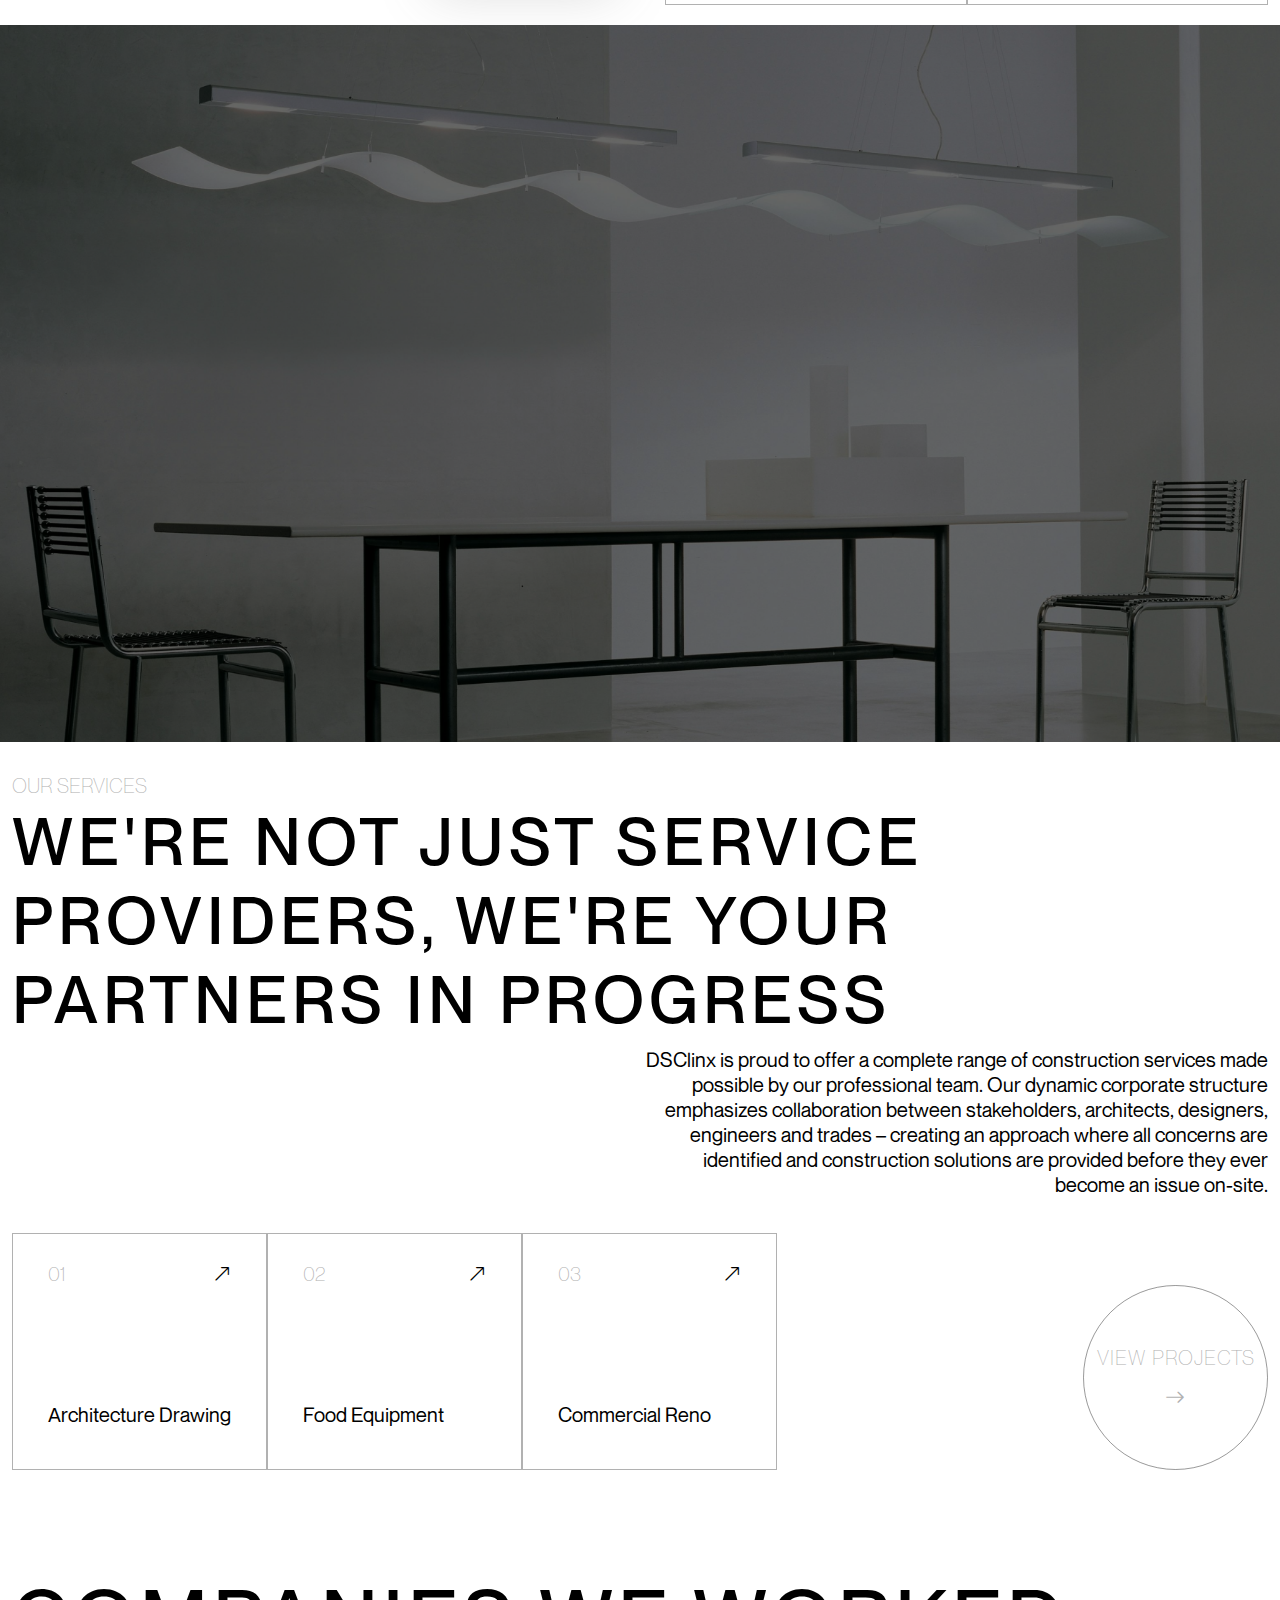
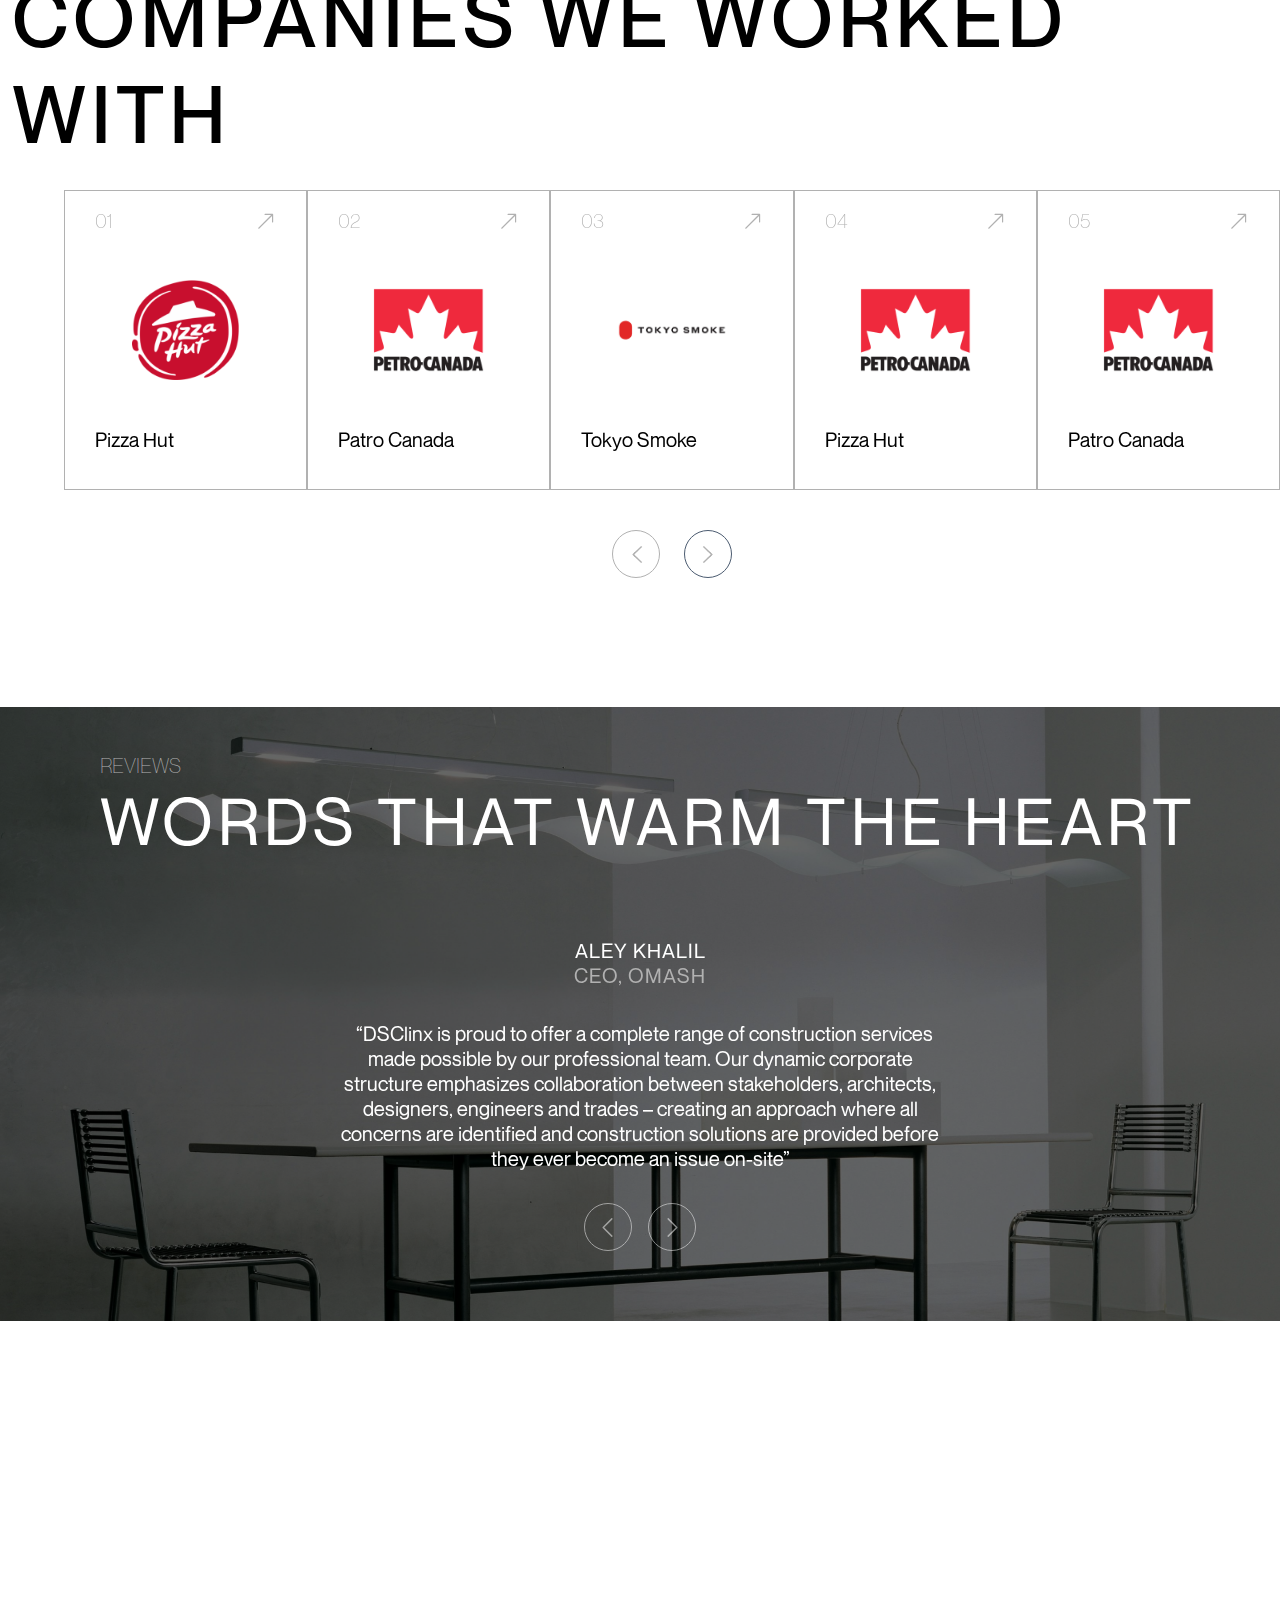
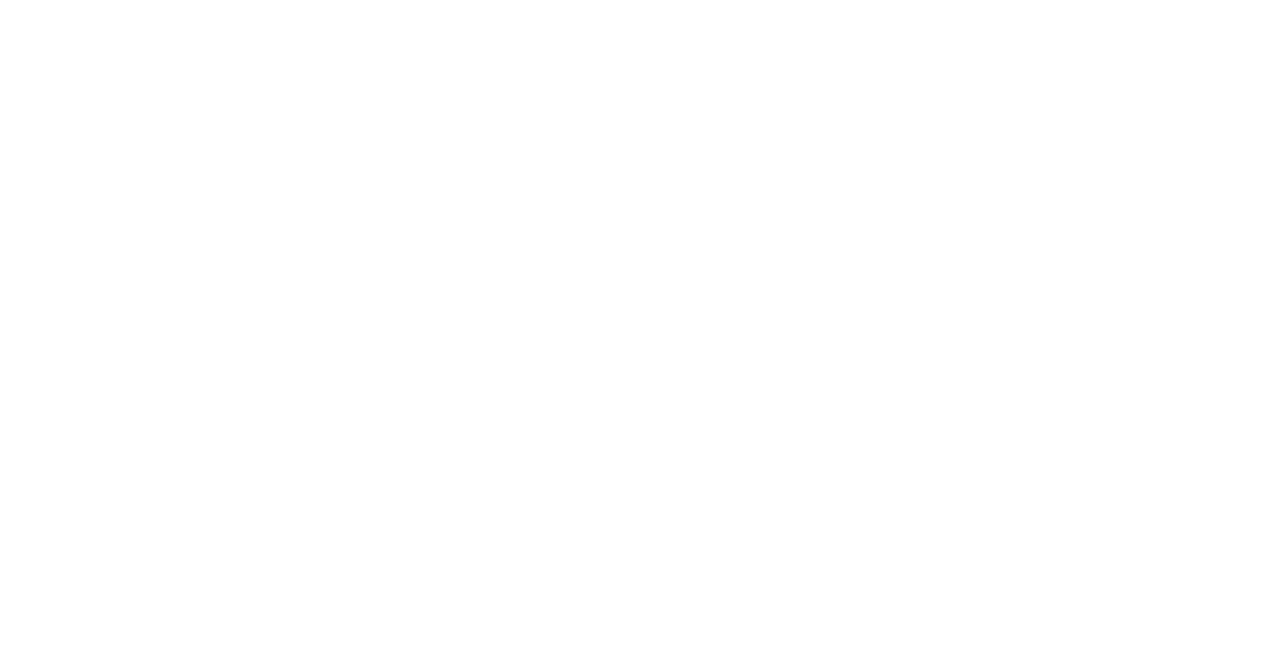
==== commit 85c5258f: "change why us section" ====
--- a/index.html
+++ b/index.html
@@ -144,22 +144,39 @@
                 <p>Customers, contractors, vendors, and suppliers count on DSClinx to deal honestly and adhere to the strictest moral and ethical codes of business conduct.</p>
             </div>
             <div class="sect-2-whyus" data-aos="fade-right" data-aos-duration="1000">
-              <a class="why-us-sect2-txt">
-                  <h6>Idea and concept</h6>
-                  <p>100%</p>
-              </a>
-              <a class="why-us-sect2-txt">
-                <h6>Accuracy</h6>
-                <p>100%</p>
-            </a>
-            <a class="why-us-sect2-txt">
-              <h6>Communication</h6>
-              <p>100%</p>
-          </a>
-          <a class="why-us-sect2-txt">
-            <h6>Execution</h6>
-            <p>100%</p>
-        </a>
+            <div class="progress-container">
+              <div class="progress-bar" id="progress-bar1">
+                  <h6 class="progress-bar-inner"></h6>
+                  <div class="why-us-sect2-txt">
+                    <h6>Idea and concept</h6>
+                    <p class="progress-text">0%</p>
+                  </div>
+              </div>
+              
+              <div class="progress-bar" id="progress-bar2">
+                <h6 class="progress-bar-inner"></h6>
+                <div class="why-us-sect2-txt">
+                  <h6>Accuracy</h6>
+                  <p class="progress-text">0%</p>
+                </div>
+            </div>
+
+            <div class="progress-bar" id="progress-bar3">
+              <h6 class="progress-bar-inner"></h6>
+              <div class="why-us-sect2-txt">
+                <h6>Communication</h6>
+                <p class="progress-text">0%</p>
+              </div>
+            </div>
+
+            <div class="progress-bar" id="progress-bar4">
+              <h6 class="progress-bar-inner"></h6>
+              <div class="why-us-sect2-txt">
+                <h6>Execution</h6>
+                <p class="progress-text">0%</p>
+              </div>
+            </div>
+            </div>
           </div>
         </div>
     </div>
--- a/assets/css/style.css
+++ b/assets/css/style.css
@@ -909,7 +909,7 @@
     justify-content: space-around;
     align-items: center;
     column-gap: 230px; */
-    padding: 50px 15px 50px 15px;
+    padding: 50px 15px 1px 15px;
 }
 
 .why-us-outer{
@@ -953,8 +953,11 @@
     display: flex;
     justify-content: space-between;
     align-items: center;
-    border-bottom: 1px solid #fff;
-    padding-top: 24px;  
+    /* border-bottom: 1px solid #fff; */
+    /* padding-top: 24px;   */
+    position: relative;
+    color: #fff;
+    bottom: 40px;
 }
 
 .why-us-sect2-txt h6{
@@ -2402,4 +2405,30 @@
     .carousel-wrap {
         padding: 20px 0px 0px 5%;
     }
+}
+
+.progress-bar {
+    /* border: 1px solid #ccc; */
+    height: 2px;
+    margin-bottom: 70px;
+    position: relative;
+    overflow: visible;
+    display: block;
+}
+
+.progress-bar-inner {
+    width: 0;
+    height: 100%;
+    background-color: #ffffff;
+    position: absolute;
+}
+
+.progress-text {
+    color: #000;
+}
+
+@media(max-width:768px) {
+    .progress-container {
+        margin-top: 72px
+    }
 }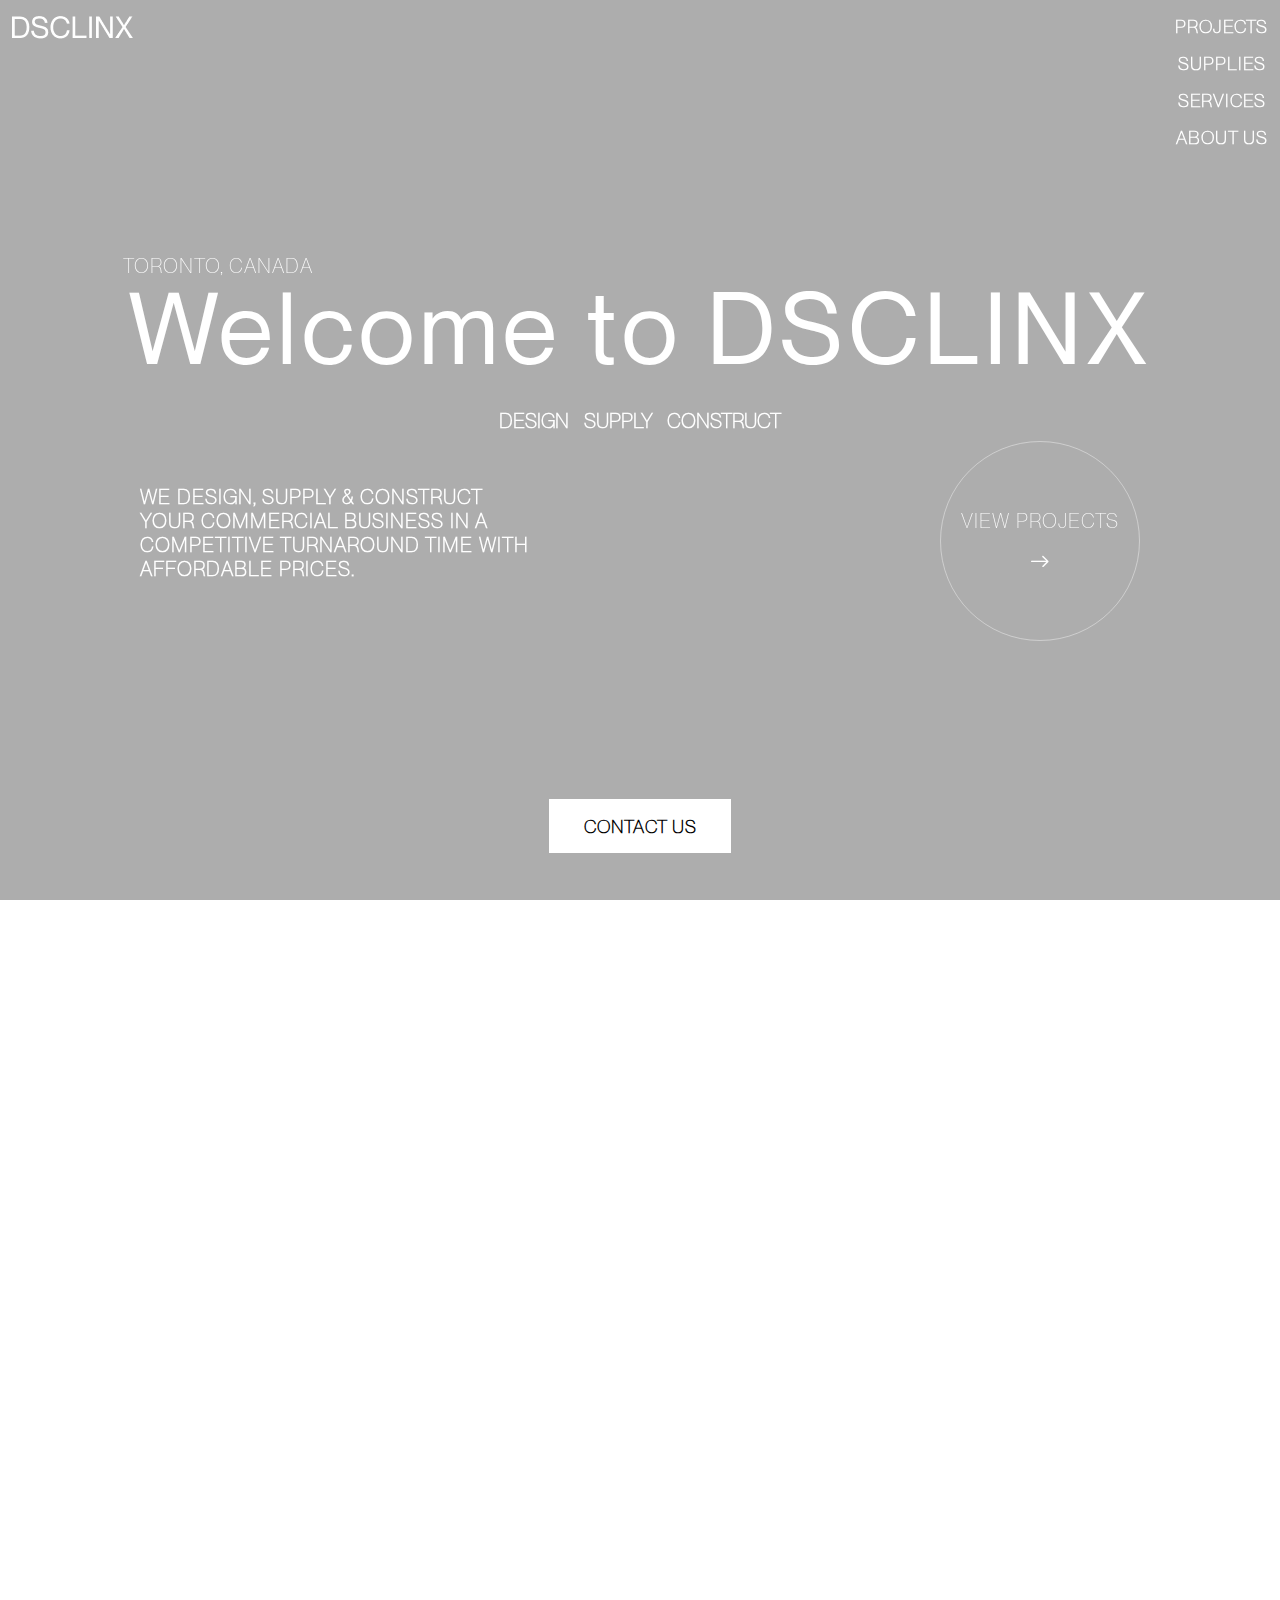
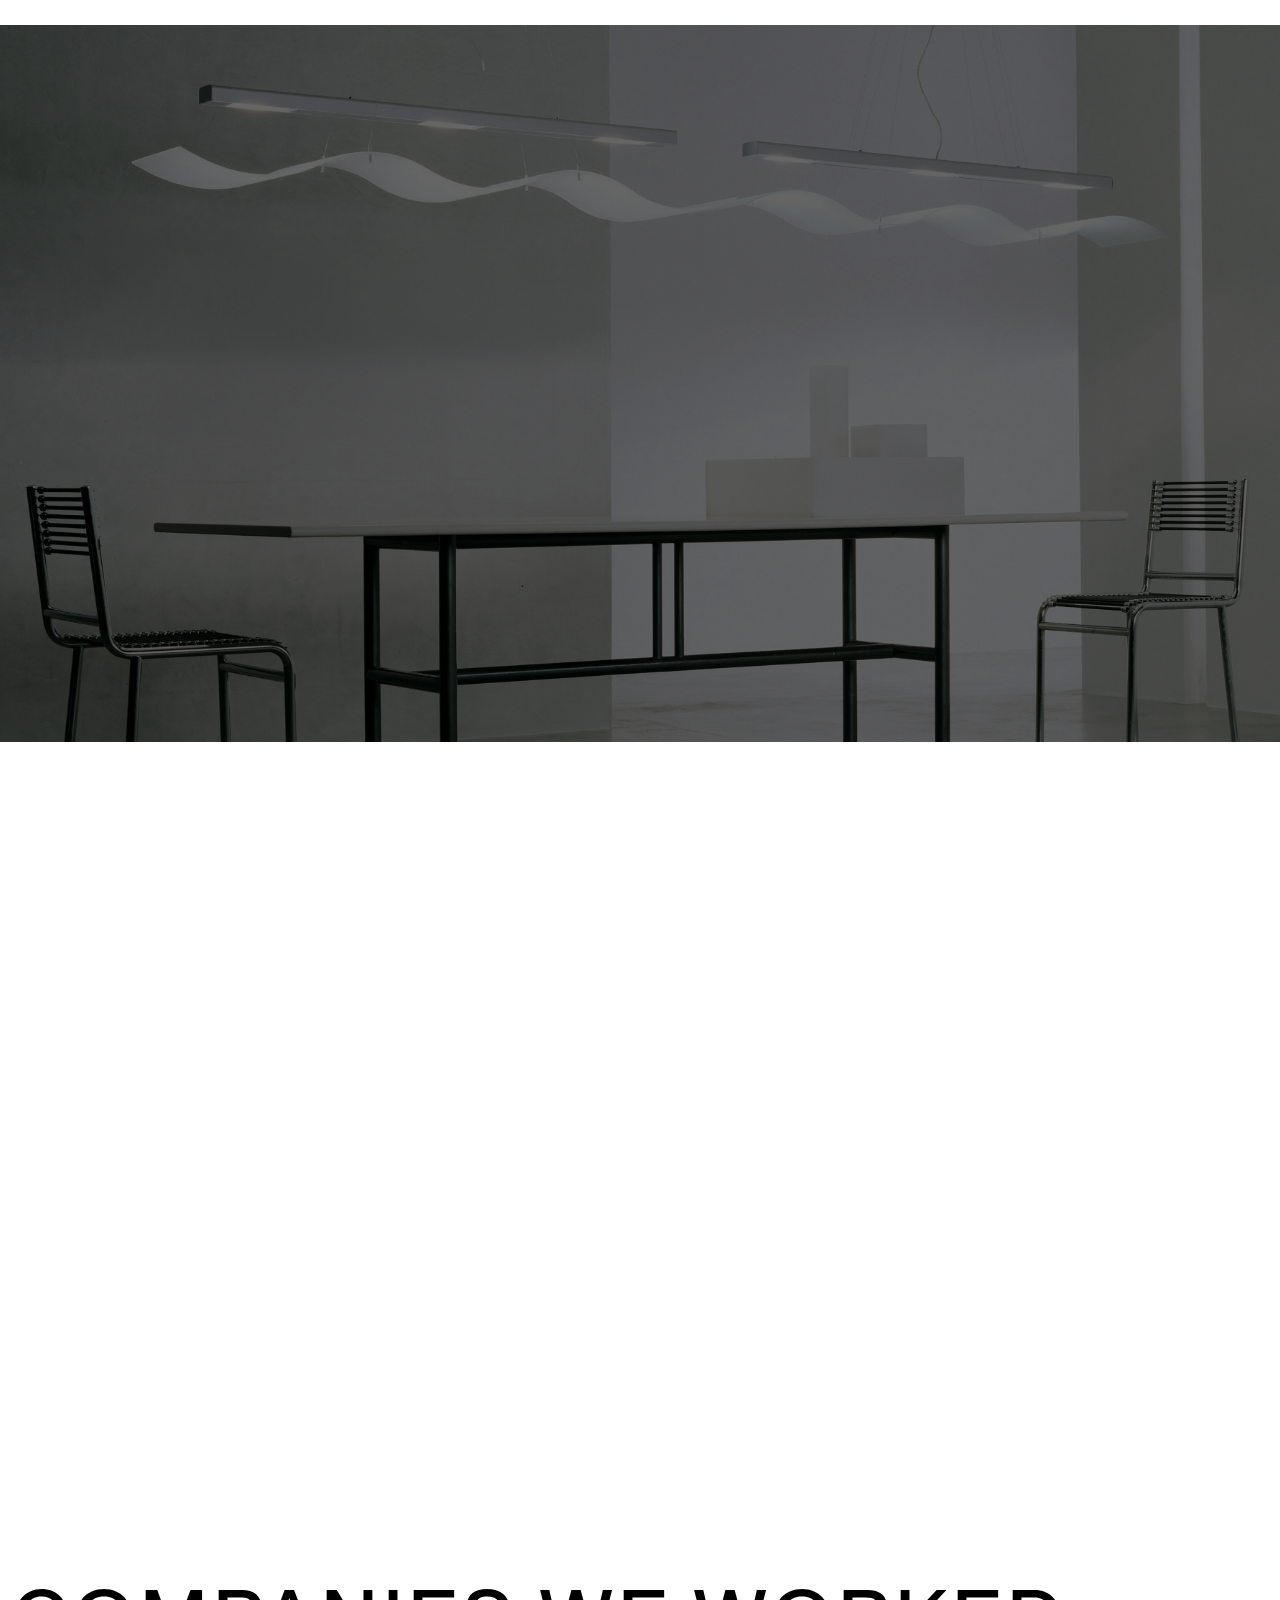
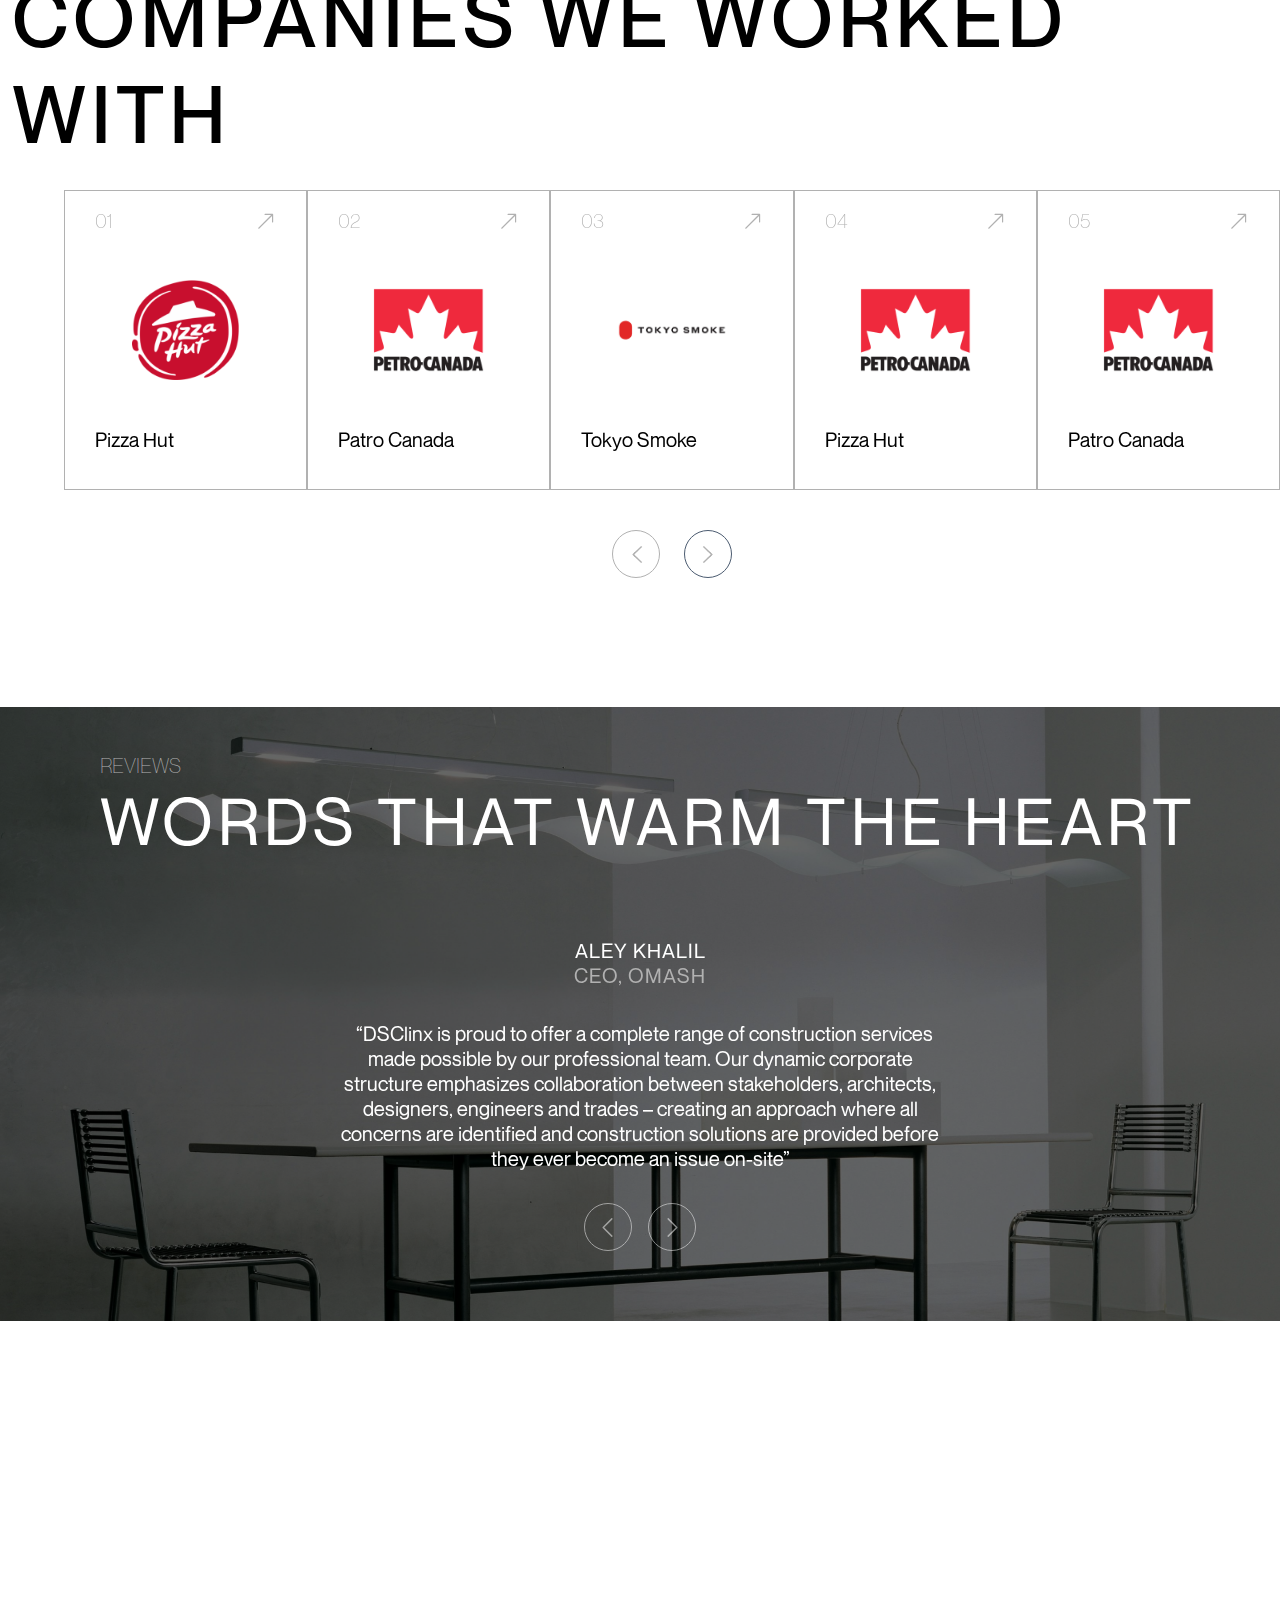
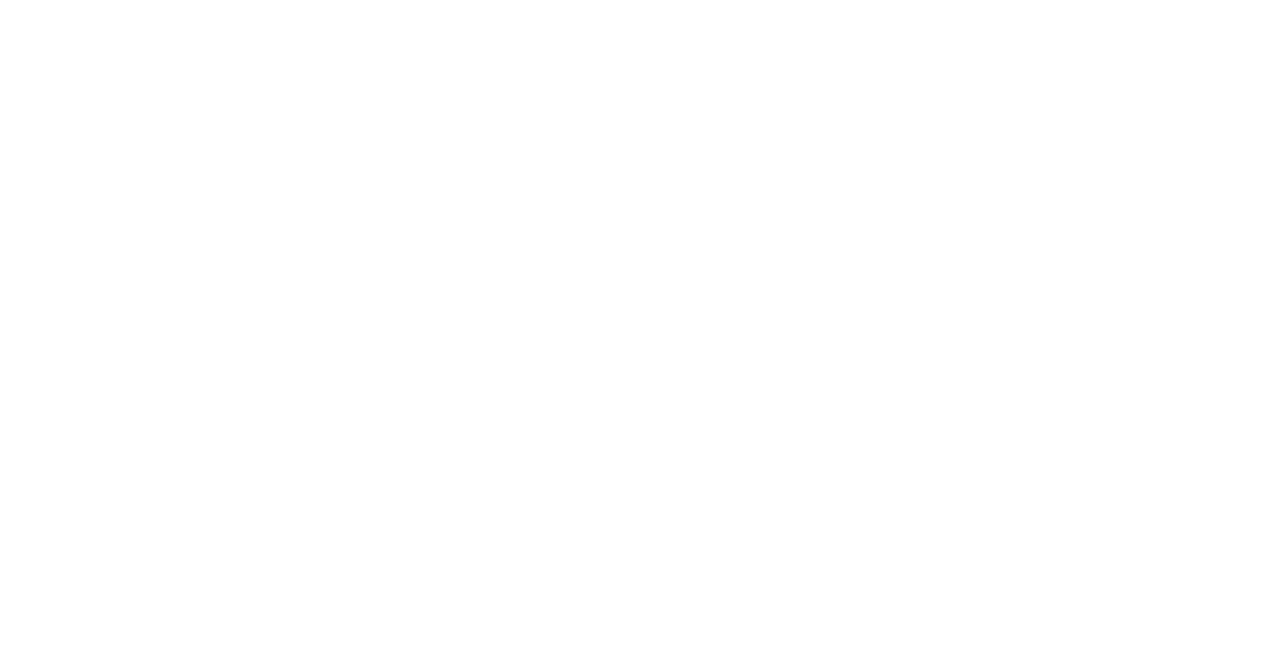
==== commit 02091a7c: "index page  add  aos and laoder commented" ====
--- a/index.html
+++ b/index.html
@@ -24,11 +24,11 @@
 
      <!-- Loader -->
 
-        <div class="loading-block">
+        <!-- <div class="loading-block">
         <div class="loading-block_logo">
             <img src="assets/images/image 1.png" alt="" class="fadeUp">
         </div>
-    </div>
+    </div> -->
 
     <!-- ======= Header ======= -->
     <header class="header">
@@ -81,11 +81,11 @@
 
 
     <!-- about -->
-<section class="about-section">
+<section class="about-section" >
     <div class="container-fluid">
         <div class="row">
             <div class="section-about-grid">
-                <div class="about-inner-text">
+                <div class="about-inner-text" data-aos="zoom-in-left" data-aos-duration="1000">
                     <span>About</span>
                     <h1>We are a design and renovation company.</h1>
                     <p>There is no job too big or too small for us. We are a professional yet affordable design and renovation company. 
@@ -95,7 +95,7 @@
                       box-shadow: 0px 4px 54.7px 0px rgba(103, 103, 103, 0.25);">Contact us</a>
                       </div>
                 </div>
-            <div class="grid-about-sect2">
+            <div class="grid-about-sect2" data-aos="zoom-in-right" data-aos-duration="1000">
                 <a href="" class="sect2-about-outer">
                     <div class="sect2-about-inner">
                         <p>01</p>
@@ -183,7 +183,7 @@
  </section>
 
  <!-- Our Services -->
- <section class="our-serv">
+ <section class="our-serv" data-aos="zoom-in" data-aos-duration="1000">
   <div class="container-fluid">
     <div class="our-serv-txt">
       <span>Our Services</span>
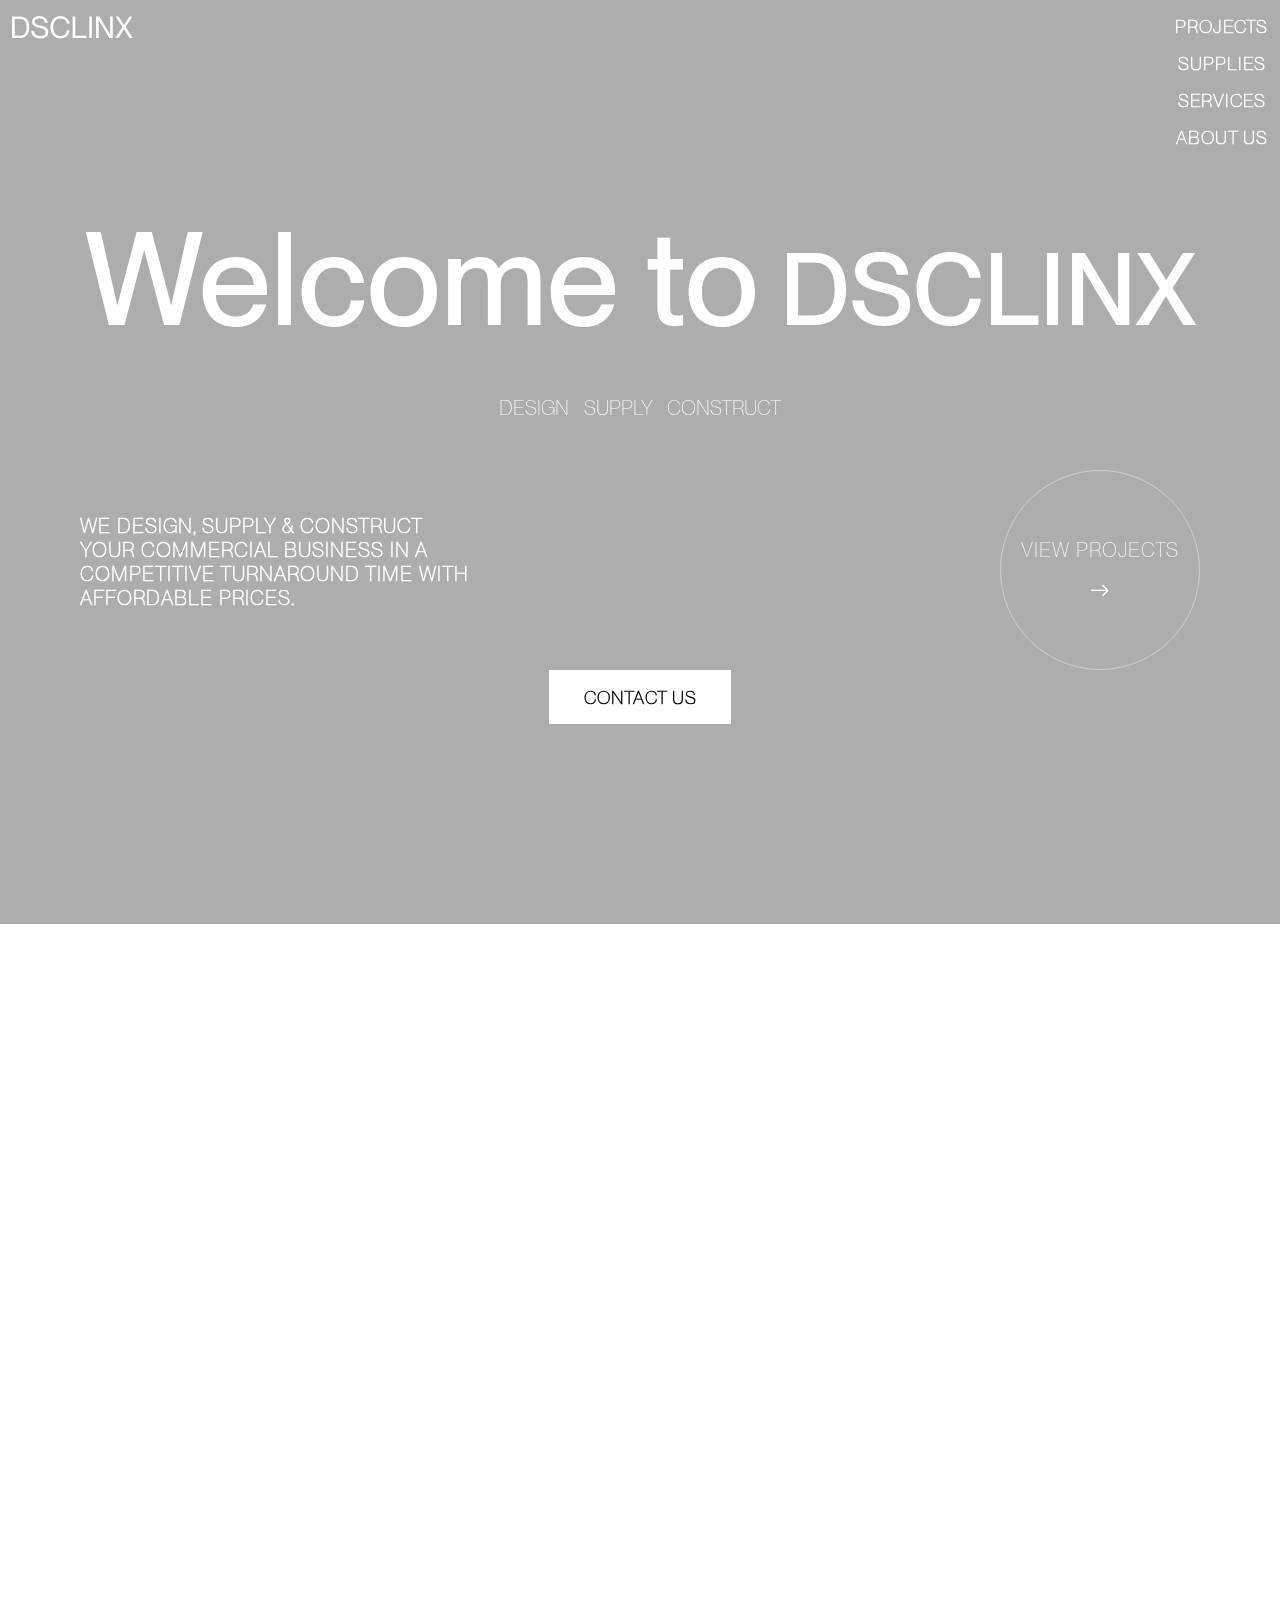
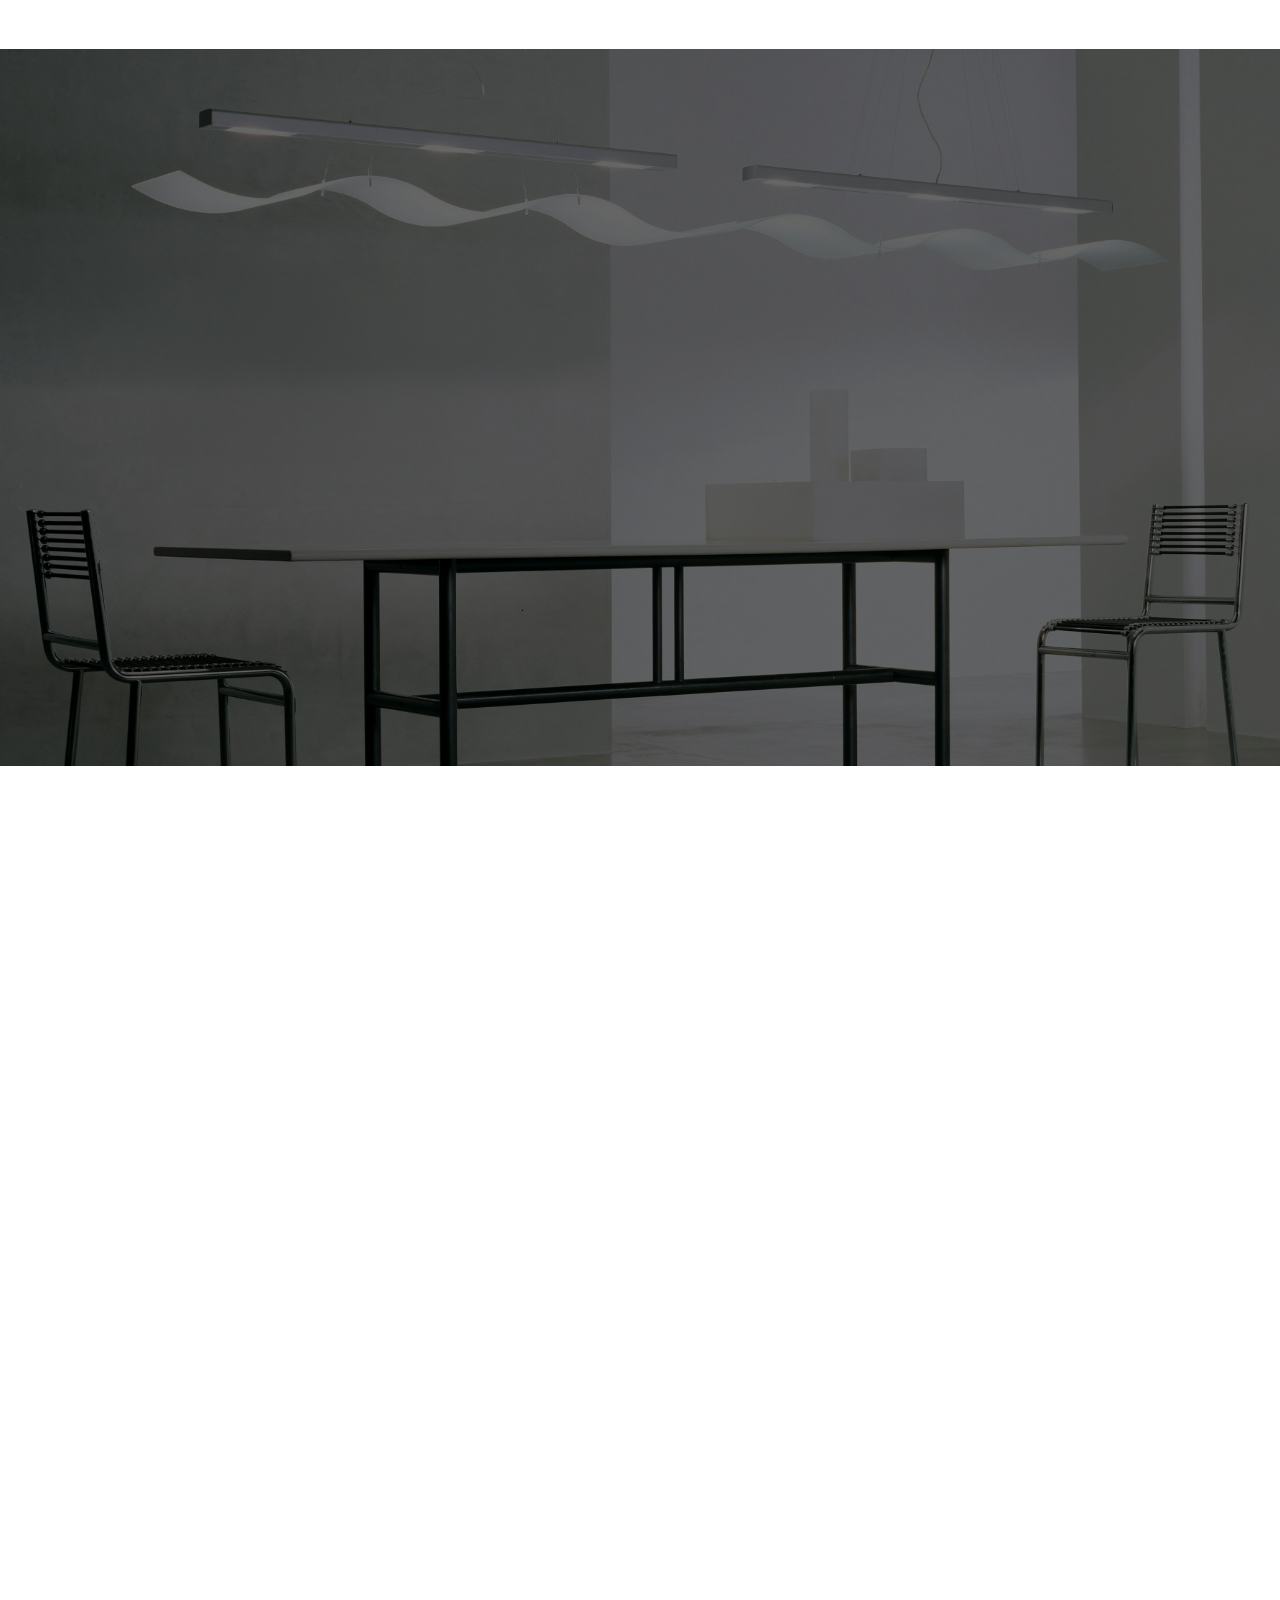
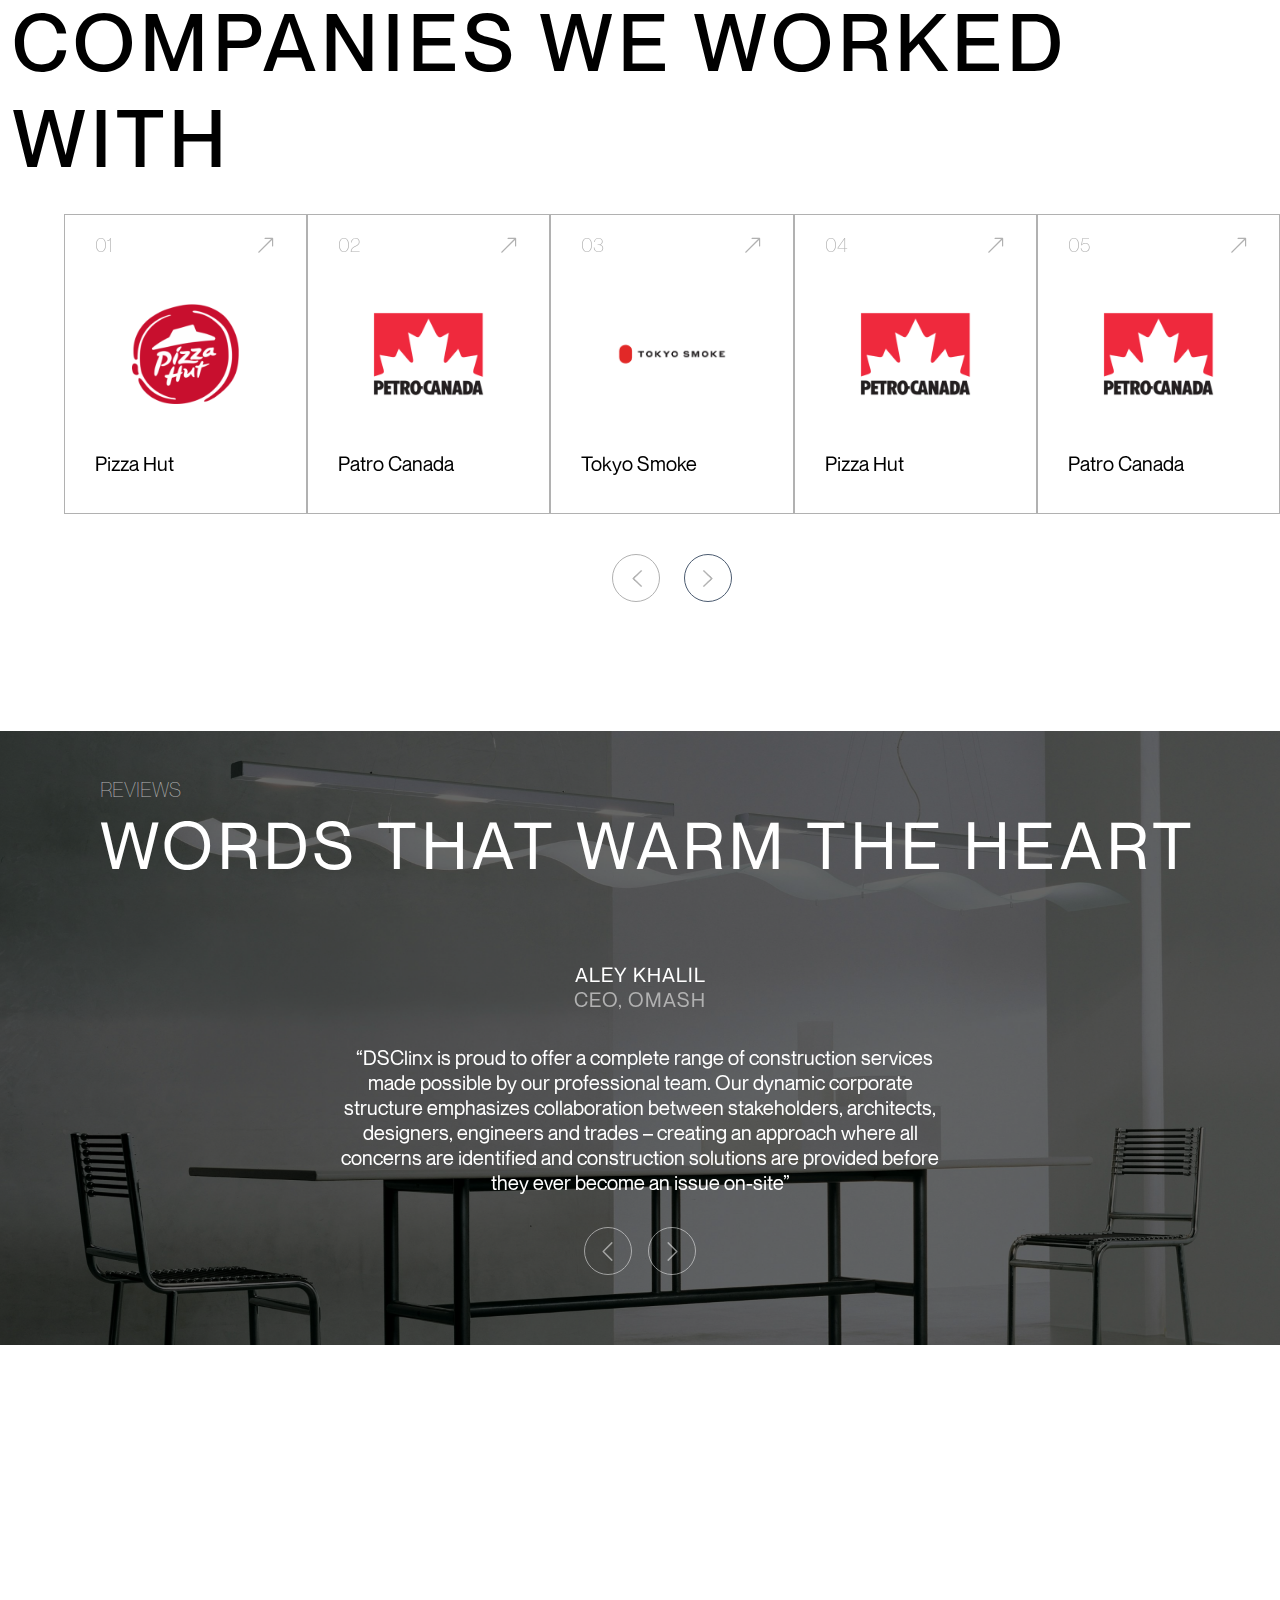
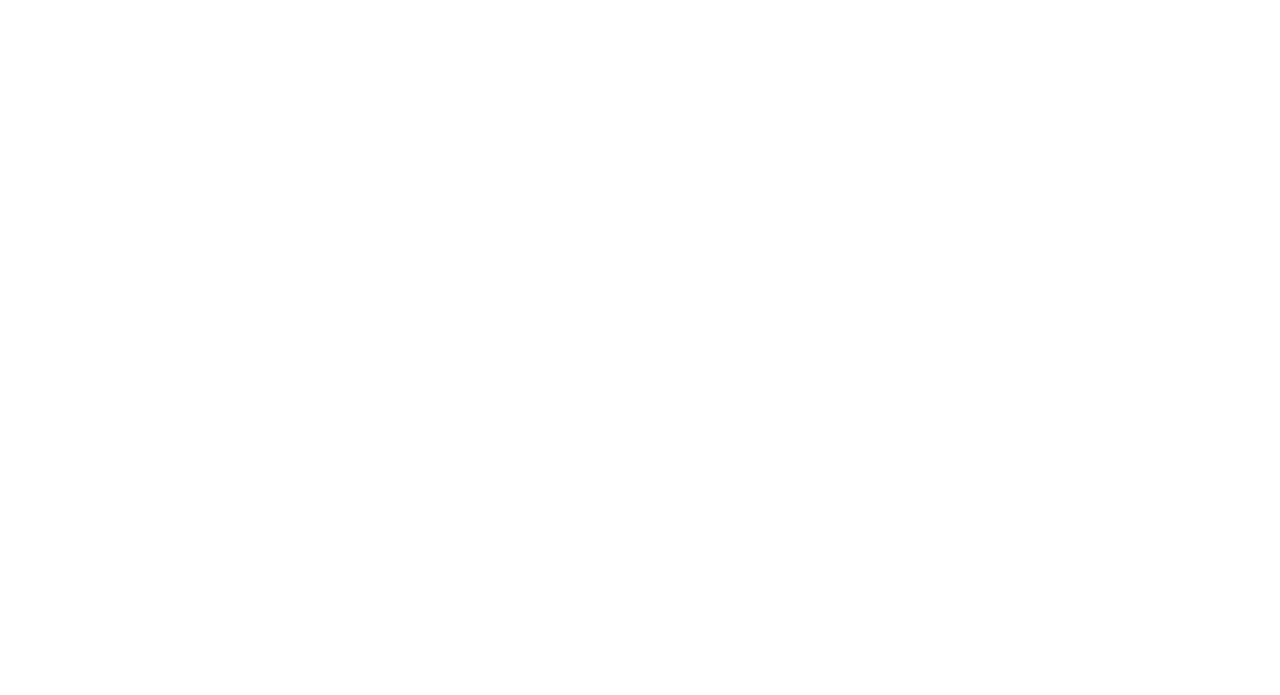
==== commit 1e45471f: "change banner content div" ====
--- a/index.html
+++ b/index.html
@@ -53,9 +53,9 @@
     <!-- End Header -->
 
     <!-- banner -->
-    <div class="contact-us" data-aos="zoom-in" data-aos-duration="1000" style=" background-image: url('assets/images/pexels-max-rahubovskiy-6207817\ 1.png');">
+    <div class="contact-us" data-aos="zoom-in" data-aos-duration="1000">
       <div class="overlay"></div>
-      <div class="banner-txt">
+      <!-- <div class="banner-txt">
         <span>Toronto, Canada</span>
         <h1>Welcome to <span>DSCLINX</span></h1>
         <p>DESIGN &nbsp; SUPPLY &nbsp; CONSTRUCT</p>
@@ -71,11 +71,56 @@
             </span>
           </div>
         </a>
-      </div>
+      </div> -->
       
+      <!-- <div class="contact-div">
+        <a href="#contact" class="btn btn-primary">Contact us</a>
+      </div> -->
+
+      <div class="elementor-container elementor-column-gap-default">
+        <div class="elementor-column elementor-col-100 elementor-top-column elementor-element elementor-element-eba4ade" data-id="eba4ade" data-element_type="column">
+    <div class="elementor-widget-wrap elementor-element-populated">
+              <section class="elementor-section elementor-inner-section elementor-element elementor-element-90ec6ad elementor-section-boxed elementor-section-height-default elementor-section-height-default" data-id="90ec6ad" data-element_type="section" data-settings="{&quot;background_background&quot;:&quot;classic&quot;}">
+          <div class="elementor-container elementor-column-gap-default">
+        <div class="elementor-column elementor-col-100 elementor-inner-column elementor-element elementor-element-84287df" data-id="84287df" data-element_type="column">
+    <div class="elementor-widget-wrap elementor-element-populated">
+              <div class="elementor-element elementor-element-4ab3e8b elementor-widget elementor-widget-elementskit-heading" data-id="4ab3e8b" data-element_type="widget" data-widget_type="elementskit-heading.default">
+      <div class="elementor-widget-container">
+    <div class="ekit-wid-con"><div class="ekit-heading elementskit-section-title-wraper text_center   ekit_heading_tablet-   ekit_heading_mobile-text_center"><h1 class="ekit-heading--title elementskit-section-title ">Welcome to<span>&nbsp;<span>DSCLINX</span></span></h1><div class="ekit_heading_separetor_wraper ekit_heading_elementskit-border-divider elementskit-style-long"><div class="elementskit-border-divider elementskit-style-long"></div></div></div></div>		</div>
+      </div>
+      <div class="elementor-element elementor-element-a994fac elementor-widget elementor-widget-text-editor" data-id="a994fac" data-element_type="widget" data-widget_type="text-editor.default">
+      <div class="elementor-widget-container">
+            <p>DESIGN &nbsp; SUPPLY  &nbsp; CONSTRUCT</p></div>
+      </div>
+
+
+      <div class="banner-under-sect">
+        <p>We Design, Supply & Construct your commercial business in a competitive turnaround time with affordable prices.</p>
+        <a href="#" class="butn-wht-circle">
+          <div class="full-width">
+            <span class="full-width">View Projects</span>
+            <span class="d-flex justify-content-center">
+              <i class="bi bi-arrow-right"></i>
+            </span>
+          </div>
+        </a>
+      </div>
+
       <div class="contact-div">
         <a href="#contact" class="btn btn-primary">Contact us</a>
       </div>
+
+        </div>
+  </div>
+            </div>
+  </section>
+        </div>
+  </div>
+
+  
+            </div>
+
+            
     </div>
     <!-- banner end -->
 
--- a/assets/css/style.css
+++ b/assets/css/style.css
@@ -55,11 +55,6 @@
   background-color: #fff;
 }
 
-:root {
-  --primary: #164d92;
-  --light: #f1f8ff;
-  --dark: #0f172b;
-}
 
 /*--------------------------------------------------------------
 # header
@@ -474,10 +469,13 @@
   --------------------------------------------------------------*/
 
 .contact-us{
+    background-image: url('../images/pexels-max-rahubovskiy-6207817\ 1.png');
     background-position: center center;
     background-repeat: no-repeat;
     background-size: cover;
-    height: 100vh;
+    /* height: 100vh; */
+    height: 100%;
+    position: relative;
 }
 
 .overlay {
@@ -1812,16 +1810,17 @@
 
 .banner-under-sect{
     /* padding-top: 60px; */
+    padding-top: 30px;
     display: flex;
     justify-content: space-between;
     align-items: center;
     position: relative;
-     top: 40%;
+     /* top: 40%;
     left: 50%;
     -ms-transform: translateX(-50%) translateY(-50%);
     -webkit-transform: translate(-50%,-50%);
     transform: translate(-50%,-50%);
-    max-width: 1000px;
+    max-width: 1000px; */
 }
 
 .banner-under-sect p{
@@ -1909,12 +1908,13 @@
 .contact-div {
     display: flex;
     justify-content: center;
-    position: absolute;
+    align-items: center;
+    /* position: absolute;
     bottom: 20px;
     left: 50%;
     -ms-transform: translateX(-50%) translateY(-50%);
     -webkit-transform: translate(-50%,-50%);
-    transform: translate(-50%,-50%);
+    transform: translate(-50%,-50%); */
 }
 
 .btn-primary{
@@ -2116,6 +2116,15 @@
         .contact-div {
             bottom: 100px;
         }
+        .ab-sect-contact {
+            margin-bottom: auto;
+            position: inherit;
+            bottom: 0;
+            display: flex;
+            right: 0;
+            justify-content: center;
+            padding-bottom: 18px;
+        }
     }
 
 
@@ -2431,4 +2440,272 @@
     .progress-container {
         margin-top: 72px
     }
+}
+
+
+
+.elementor-section .elementor-container {
+    display: flex;
+    margin-right: auto;
+    margin-left: auto;
+    position: relative;
+}
+.elementor *, .elementor :after, .elementor :before {
+    box-sizing: border-box;
+}
+
+@media (min-width: 768px){
+.elementor-column.elementor-col-100, .elementor-column[data-col="100"] {
+    width: 100%;
+}
+}
+
+.elementor-element {
+    --widgets-spacing: 20px;
+}
+.elementor-element, .elementor-lightbox {
+    --swiper-theme-color: #000;
+    --swiper-navigation-size: 44px;
+    --swiper-pagination-bullet-size: 6px;
+    --swiper-pagination-bullet-horizontal-gap: 6px;
+}
+.elementor-column {
+    position: relative;
+    min-height: 1px;
+    display: flex;
+}
+.elementor-element {
+    --flex-direction: initial;
+    --flex-wrap: initial;
+    --justify-content: initial;
+    --align-items: initial;
+    --align-content: initial;
+    --gap: initial;
+    --flex-basis: initial;
+    --flex-grow: initial;
+    --flex-shrink: initial;
+    --order: initial;
+    --align-self: initial;
+    flex-basis: var(--flex-basis);
+    flex-grow: var(--flex-grow);
+    flex-shrink: var(--flex-shrink);
+    order: var(--order);
+    align-self: var(--align-self);
+}
+
+.elementor-31 .elementor-element.elementor-element-eba4ade>.elementor-element-populated {
+    padding: 0;
+}
+
+.elementor-column-gap-default>.elementor-column>.elementor-element-populated {
+    padding: 10px;
+}
+.elementor:not(.elementor-bc-flex-widget) .elementor-widget-wrap {
+    display: flex;
+}
+.elementor-widget-wrap {
+    position: relative;
+    width: 100%;
+    flex-wrap: wrap;
+    align-content: flex-start;
+}
+
+.elementor-31 .elementor-element.elementor-element-90ec6ad {
+    transition: background .3s,border .3s,border-radius .3s,box-shadow .3s;
+    padding: 95px 0;
+}
+.elementor-widget-wrap>.elementor-element {
+    width: 100%;
+}
+.elementor-element {
+    --widgets-spacing: 20px;
+}
+.elementor-element, .elementor-lightbox {
+    --swiper-theme-color: #000;
+    --swiper-navigation-size: 44px;
+    --swiper-pagination-bullet-size: 6px;
+    --swiper-pagination-bullet-horizontal-gap: 6px;
+}
+.elementor-section {
+    position: relative;
+}
+
+.elementor-section.elementor-section-boxed>.elementor-container {
+    max-width: 1140px;
+    padding: 180px 0;
+}
+
+.elementor-section.elementor-section-boxed>.elementor-container {
+    max-width: 1140px;
+}
+.elementor-section .elementor-container {
+    display: flex;
+    margin-right: auto;
+    margin-left: auto;
+    position: relative;
+}
+
+@media (min-width: 768px){
+.elementor-column.elementor-col-100, .elementor-column[data-col="100"] {
+    width: 100%;
+}
+}
+.elementor-element {
+    --widgets-spacing: 20px;
+}
+.elementor-element, .elementor-lightbox {
+    --swiper-theme-color: #000;
+    --swiper-navigation-size: 44px;
+    --swiper-pagination-bullet-size: 6px;
+    --swiper-pagination-bullet-horizontal-gap: 6px;
+}
+.elementor-column {
+    position: relative;
+    min-height: 1px;
+    display: flex;
+}
+
+.elementor-31 .elementor-element.elementor-element-84287df>.elementor-element-populated {
+    padding: 0 30px 65px;
+}
+
+.elementor-column-gap-default>.elementor-column>.elementor-element-populated {
+    padding: 10px;
+}
+.elementor:not(.elementor-bc-flex-widget) .elementor-widget-wrap {
+    display: flex;
+}
+.elementor-widget-wrap {
+    position: relative;
+    width: 100%;
+    flex-wrap: wrap;
+    align-content: flex-start;
+}
+
+.elementor-widget:not(:last-child) {
+    margin-bottom: 20px;
+}
+.elementor-widget:not(:last-child) {
+    margin-bottom: 20px;
+}
+
+.elementor-widget-wrap>.elementor-element {
+    width: 100%;
+}
+.elementor-element {
+    --widgets-spacing: 20px;
+}
+
+.elementor-31 .elementor-element.elementor-element-4ab3e8b>.elementor-widget-container {
+    margin: 0 0 30px;
+}
+
+.elementor-element .elementor-widget-container {
+    transition: background .3s,border .3s,border-radius .3s,box-shadow .3s,transform var(--e-transform-transition-duration,.4s);
+    color: #fff;
+}
+
+.ekit-wid-con .elementskit-section-title-wraper.center, .ekit-wid-con .elementskit-section-title-wraper.text_center {
+    text-align: center;
+}
+.ekit-wid-con .ekit-heading {
+    position: relative;
+}
+
+
+.elementor-31 .elementor-element.elementor-element-4ab3e8b .elementskit-section-title-wraper .elementskit-section-title {
+   color: #fff;
+    font-family: 'Neue Montreal';
+    font-size: var(--e-global-typography-d6435a8-font-size);
+    font-weight: var(--e-global-typography-d6435a8-font-weight);
+    line-height: var(--e-global-typography-d6435a8-line-height);
+    letter-spacing: var(--e-global-typography-d6435a8-letter-spacing);
+    word-spacing: var(--e-global-typography-d6435a8-word-spacing);
+}
+
+.ekit-wid-con .elementskit-section-title span {
+    color: #FFF;
+    font-family: Neue Montreal-medium;
+    font-size: 100px;
+    font-style: normal;
+    font-weight: 400;
+    line-height: normal;
+}
+
+.ekit-heading--title{
+    color: #FFF;
+    font-family: Neue Montreal-medium;
+    font-size: 130px;
+    font-style: normal;
+    font-weight: 400;
+    line-height: normal;
+}
+
+.elementor-31 .elementor-element.elementor-element-4ab3e8b .elementskit-section-title-wraper .elementskit-section-title {
+color: #fff;
+    font-family: var(--e-global-typography-d6435a8-font-family),Sans-serif;
+    font-size: var(--e-global-typography-d6435a8-font-size);
+    font-weight: var(--e-global-typography-d6435a8-font-weight);
+    line-height: var(--e-global-typography-d6435a8-line-height);
+    letter-spacing: var(--e-global-typography-d6435a8-letter-spacing);
+    word-spacing: var(--e-global-typography-d6435a8-word-spacing);
+}
+
+.ekit-heading--title .elementskit-section-title {
+    color: #FFF;
+    font-family: Neue Montreal;
+    font-size: 130px;
+    font-style: normal;
+    font-weight: 400;
+    line-height: normal;
+}
+
+.elementor-widget-container p {
+    color: #FFF;
+    font-family: Neue Montreal;
+    font-size: 20px;
+    font-style: normal;
+    font-weight: 400;
+    line-height: normal;
+    text-align: center;
+    padding-top: 20px;
+}
+
+
+@media(max-width:600px) {
+    .ekit-heading--title {
+        color: #FFF;
+        font-family: Neue Montreal-medium;
+        font-size: 80px;
+        font-style: normal;
+        font-weight: 400;
+        line-height: normal;
+    }
+    .ekit-wid-con .elementskit-section-title span {
+        color: #FFF;
+        font-family: Neue Montreal-medium;
+        font-size: 80px;
+        font-style: normal;
+        font-weight: 400;
+        line-height: normal;
+    }
+}
+
+@media(max-width:460px) {
+    .ekit-heading--title {
+        color: #FFF;
+        font-family: Neue Montreal-medium;
+        font-size: 50px;
+        font-style: normal;
+        font-weight: 400;
+        line-height: normal;
+    }
+    .ekit-wid-con .elementskit-section-title span {
+        color: #FFF;
+        font-family: Neue Montreal-medium;
+        font-size: 50px;
+        font-style: normal;
+        font-weight: 400;
+        line-height: normal;
+    }
 }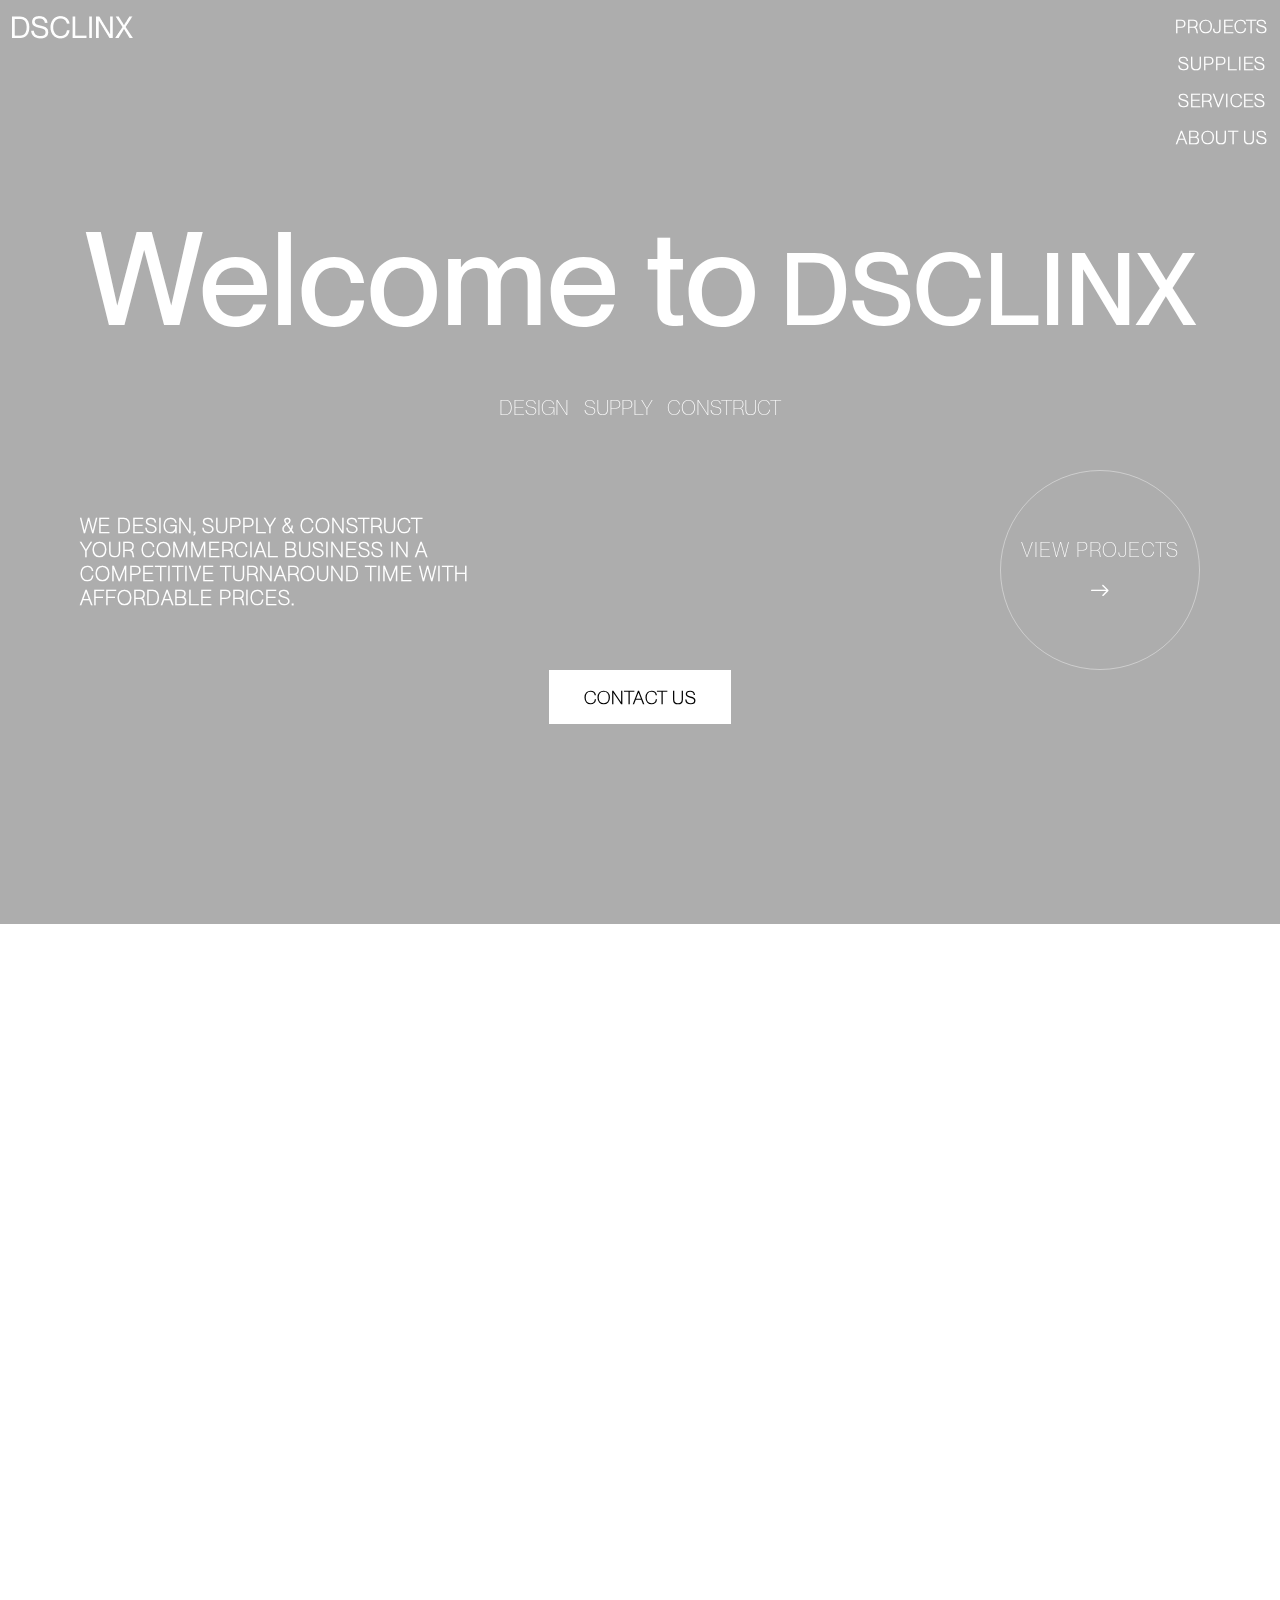
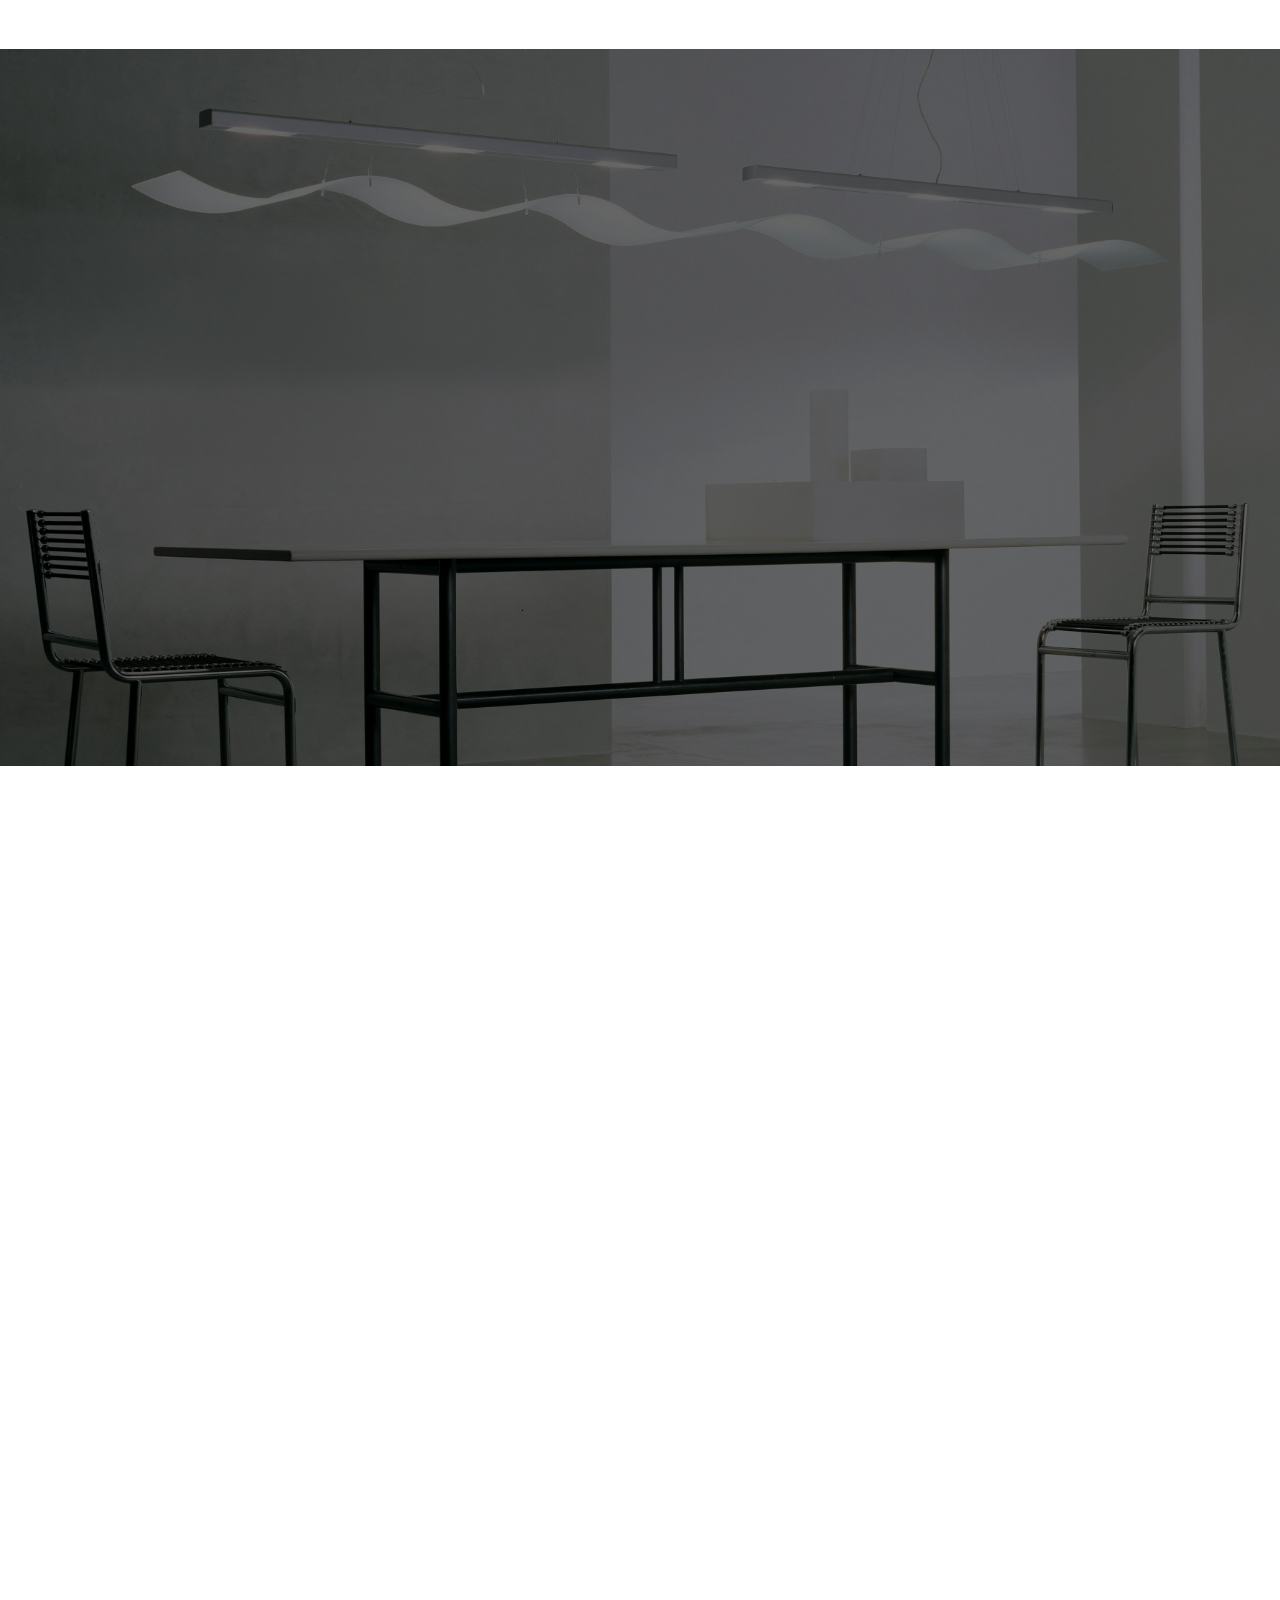
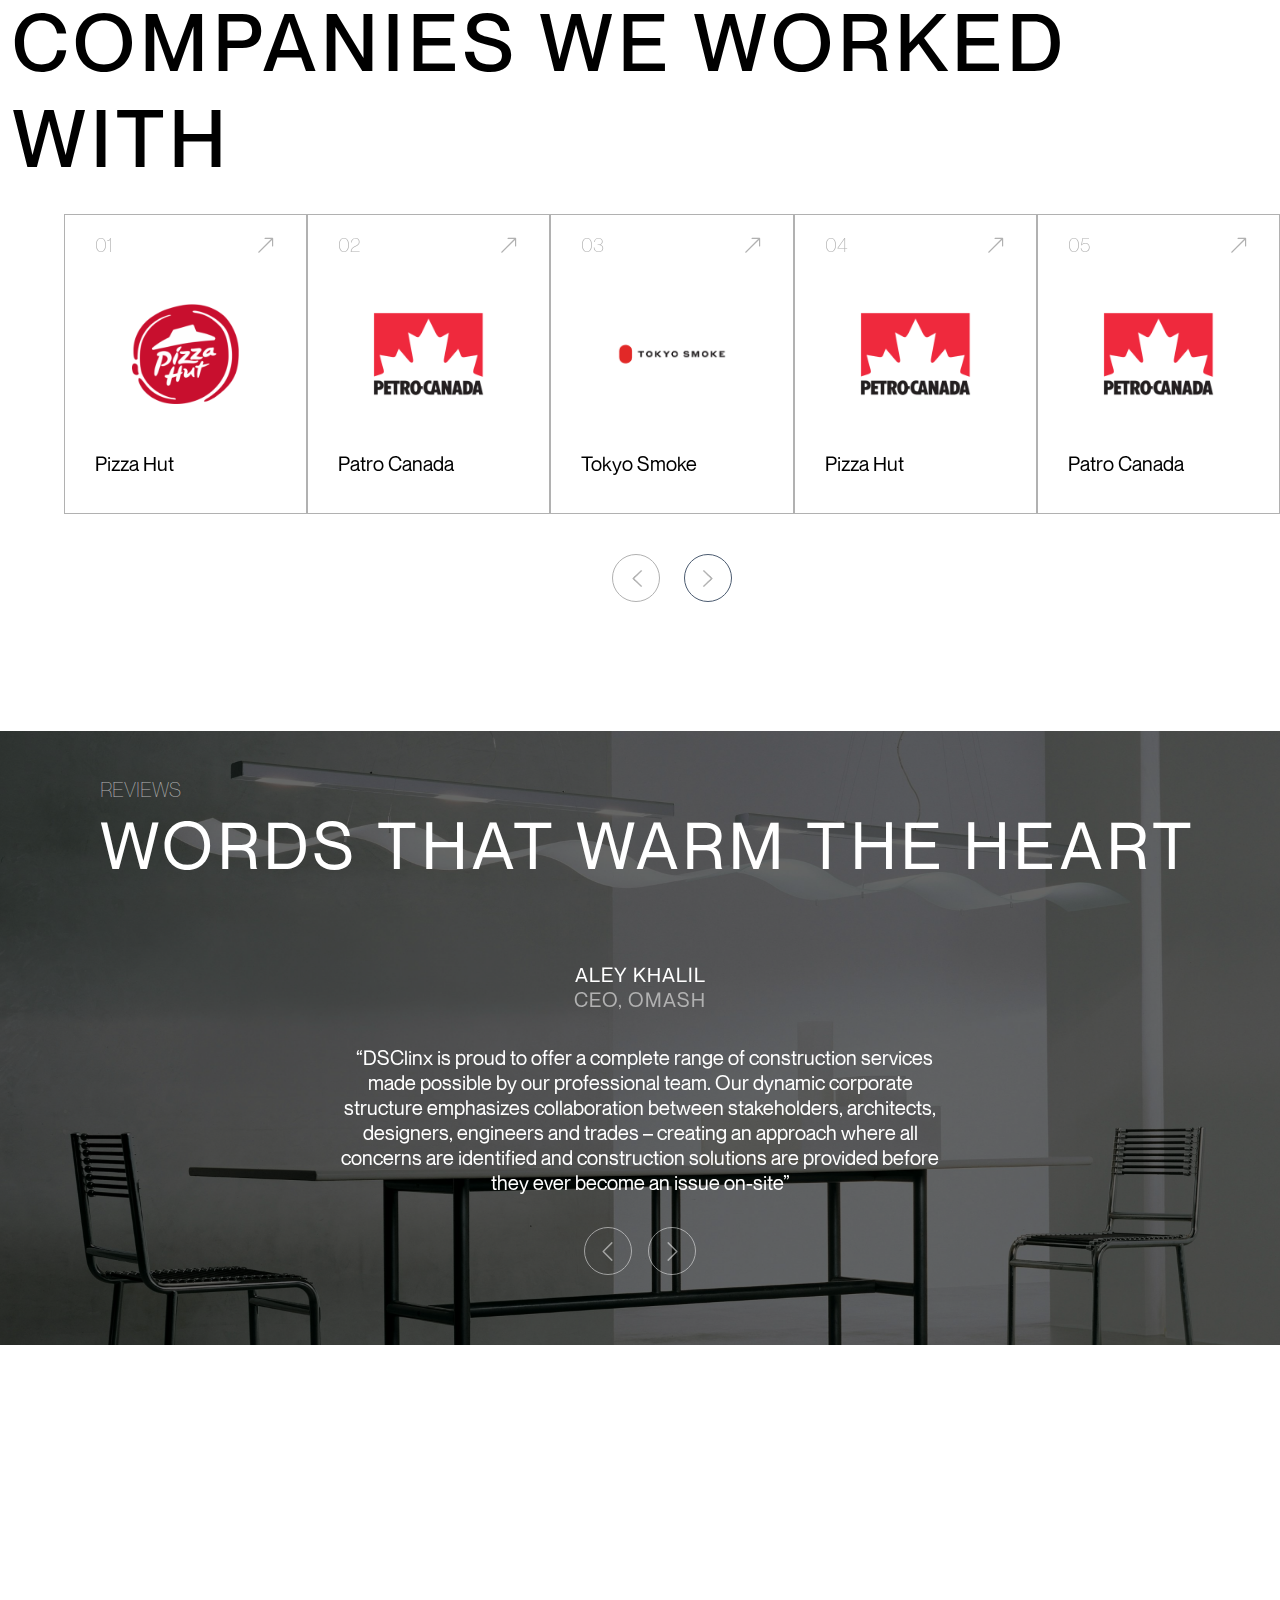
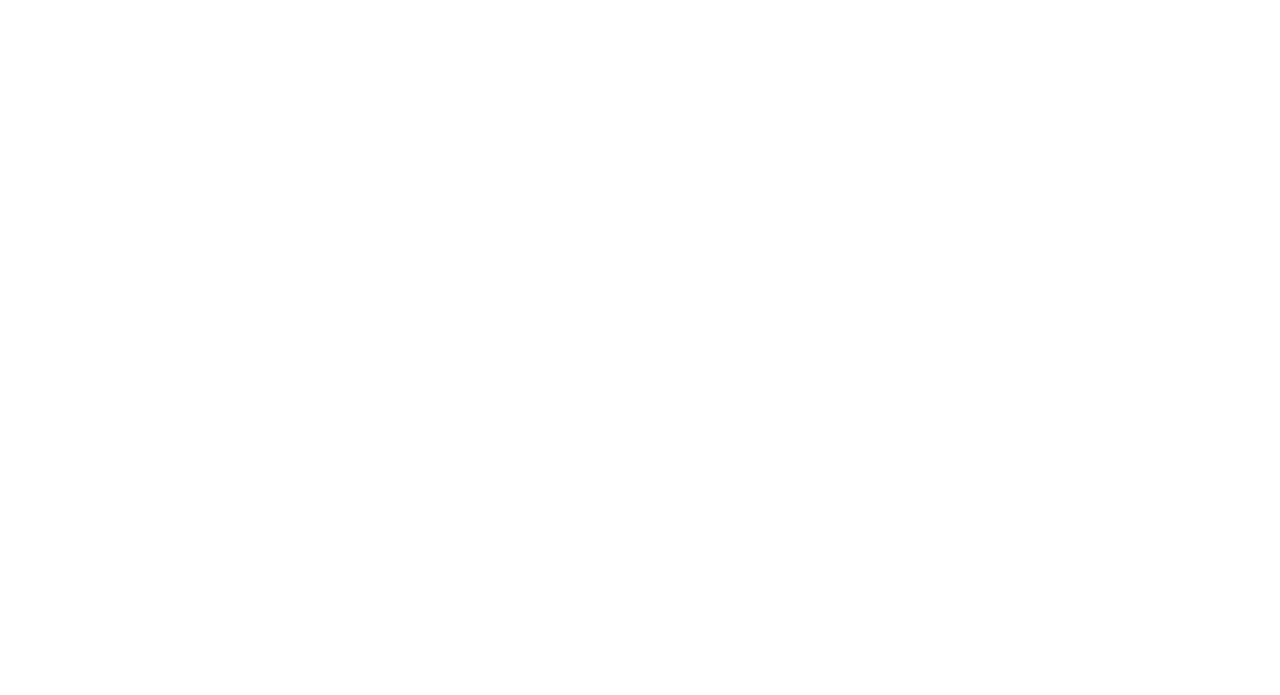
==== commit 108c5806: "add animation banner content div" ====
--- a/index.html
+++ b/index.html
@@ -53,7 +53,7 @@
     <!-- End Header -->
 
     <!-- banner -->
-    <div class="contact-us" data-aos="zoom-in" data-aos-duration="1000">
+    <div class="contact-us">
       <div class="overlay"></div>
       <!-- <div class="banner-txt">
         <span>Toronto, Canada</span>
@@ -77,7 +77,7 @@
         <a href="#contact" class="btn btn-primary">Contact us</a>
       </div> -->
 
-      <div class="elementor-container elementor-column-gap-default">
+      <div class="elementor-container elementor-column-gap-default" data-aos="zoom-in" data-aos-duration="1000">
         <div class="elementor-column elementor-col-100 elementor-top-column elementor-element elementor-element-eba4ade" data-id="eba4ade" data-element_type="column">
     <div class="elementor-widget-wrap elementor-element-populated">
               <section class="elementor-section elementor-inner-section elementor-element elementor-element-90ec6ad elementor-section-boxed elementor-section-height-default elementor-section-height-default" data-id="90ec6ad" data-element_type="section" data-settings="{&quot;background_background&quot;:&quot;classic&quot;}">
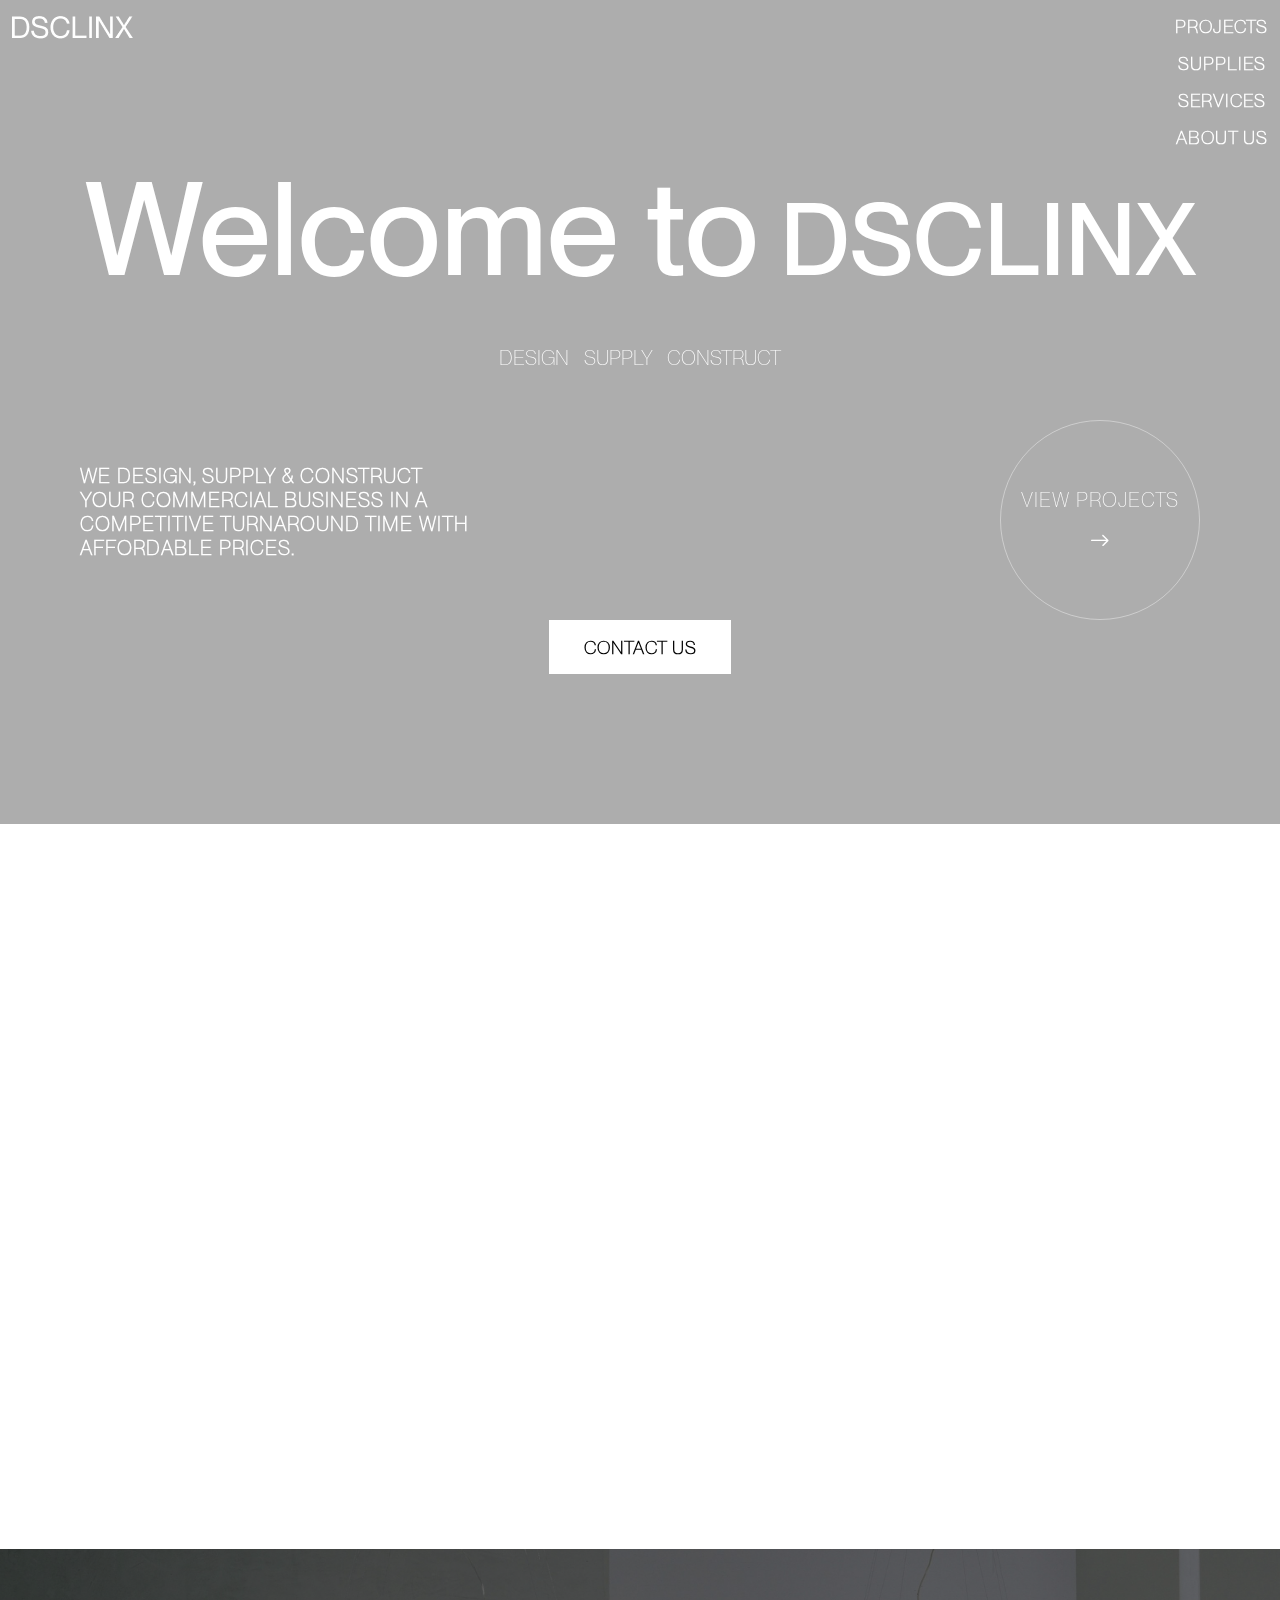
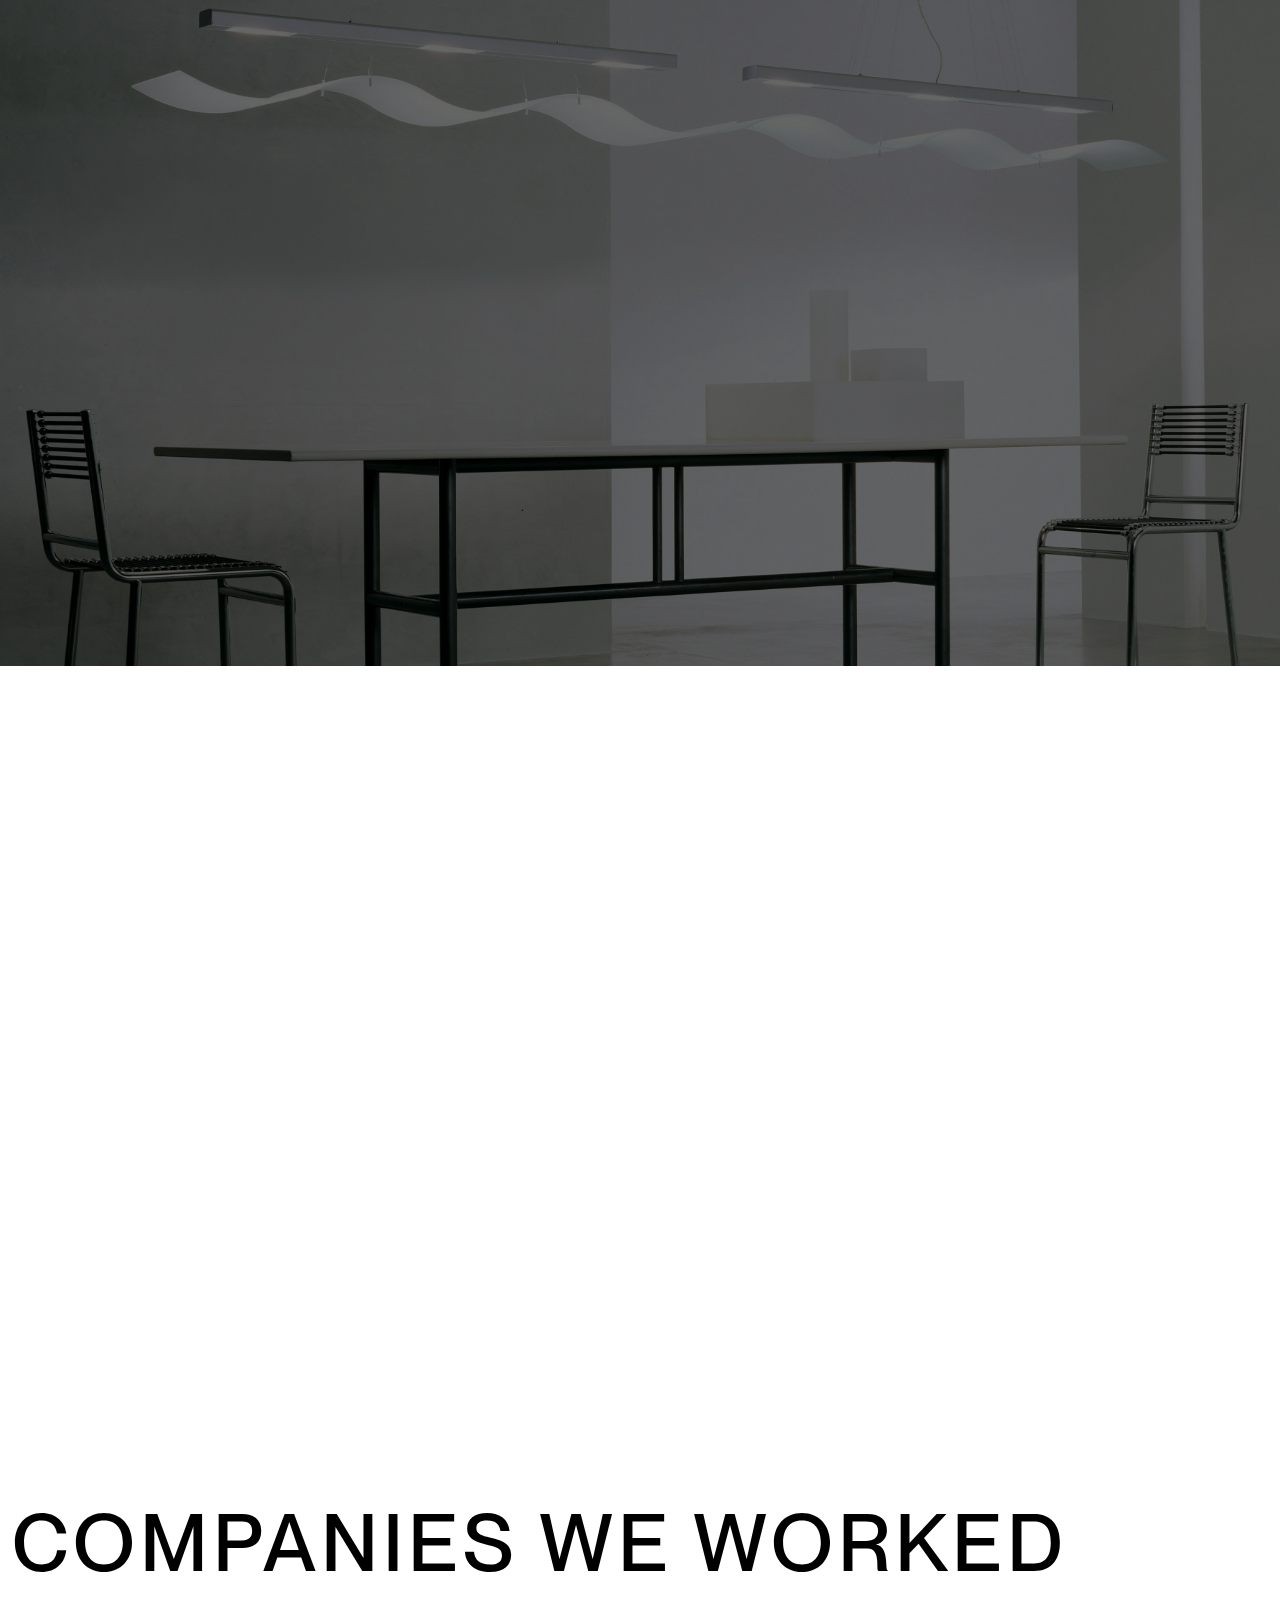
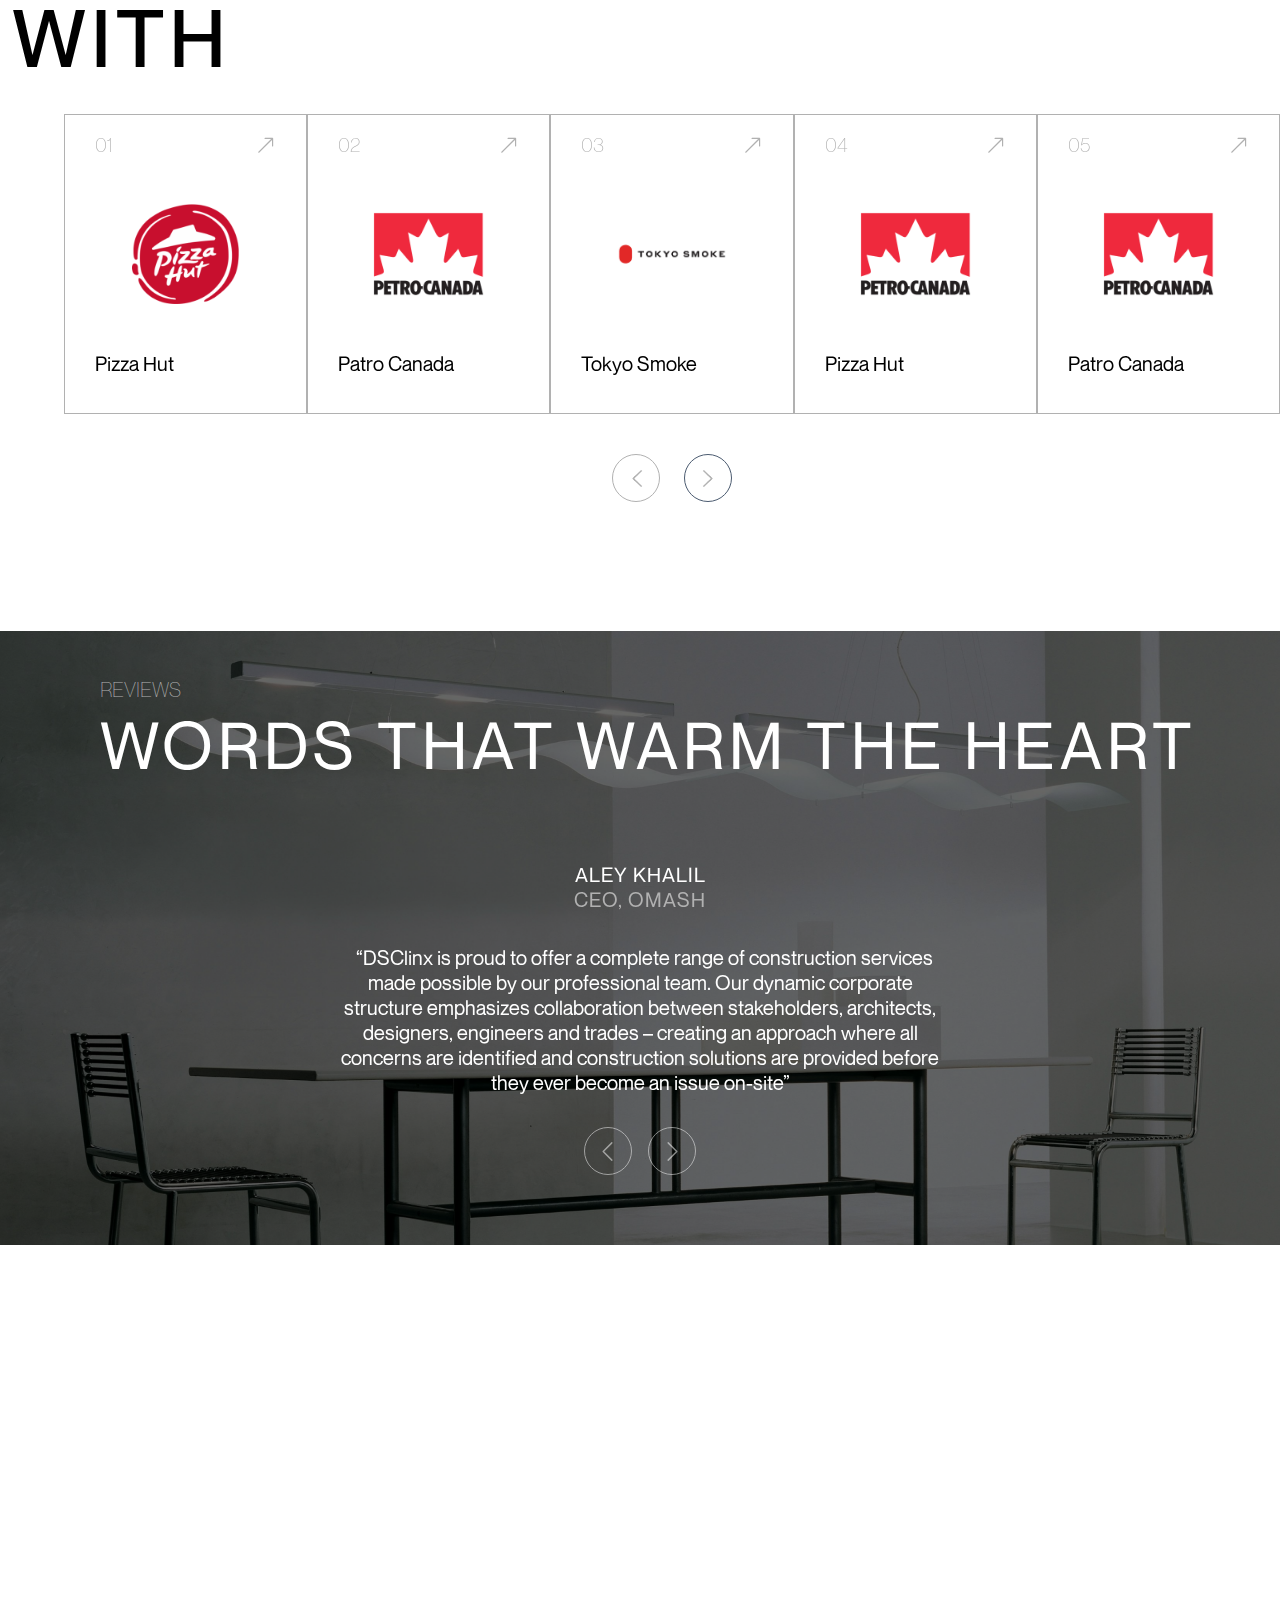
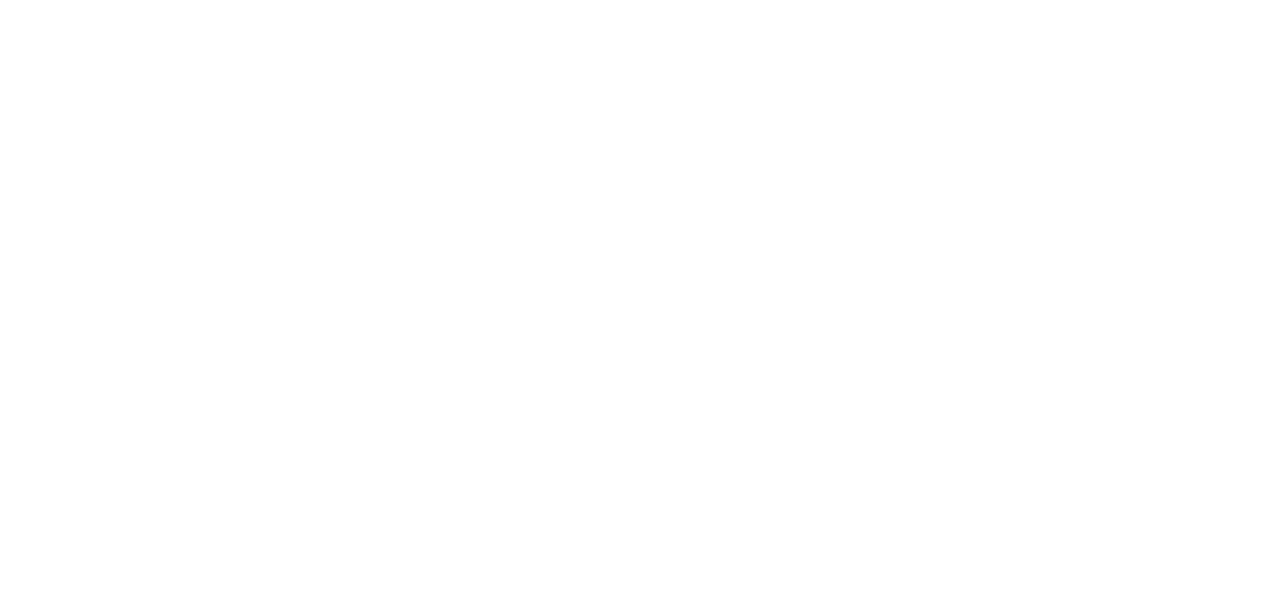
==== commit 3c8c6949: "final touch" ====
--- a/index.html
+++ b/index.html
@@ -19,7 +19,11 @@
     <!-- Template Main CSS File -->
     <link href="assets/css/style.css" rel="stylesheet" />
   </head>
-
+  <style>
+    .contact-us{
+    height: auto;
+}
+  </style>
   <body>
 
      <!-- Loader -->
@@ -53,7 +57,7 @@
     <!-- End Header -->
 
     <!-- banner -->
-    <div class="contact-us">
+    <div class="contact-us" style="background-image: url('../dsclinx/assets/images/pexels-max-rahubovskiy-6207817\ 1.png'); height: auto;">
       <div class="overlay"></div>
       <!-- <div class="banner-txt">
         <span>Toronto, Canada</span>
--- a/assets/css/style.css
+++ b/assets/css/style.css
@@ -469,12 +469,11 @@
   --------------------------------------------------------------*/
 
 .contact-us{
-    background-image: url('../images/pexels-max-rahubovskiy-6207817\ 1.png');
     background-position: center center;
     background-repeat: no-repeat;
     background-size: cover;
-    /* height: 100vh; */
-    height: 100%;
+    height: 100vh;
+    /* height: 100%; */
     position: relative;
 }
 
@@ -1749,6 +1748,273 @@
   /*--------------------------------------------------------------
   # index page
   --------------------------------------------------------------*/
+
+  .elementor-section .elementor-container {
+    display: flex;
+    margin-right: auto;
+    margin-left: auto;
+    position: relative;
+}
+.elementor *, .elementor :after, .elementor :before {
+    box-sizing: border-box;
+}
+
+@media (min-width: 768px){
+.elementor-column.elementor-col-100, .elementor-column[data-col="100"] {
+    width: 100%;
+}
+}
+
+.elementor-element {
+    --widgets-spacing: 20px;
+}
+.elementor-element, .elementor-lightbox {
+    --swiper-theme-color: #000;
+    --swiper-navigation-size: 44px;
+    --swiper-pagination-bullet-size: 6px;
+    --swiper-pagination-bullet-horizontal-gap: 6px;
+}
+.elementor-column {
+    position: relative;
+    min-height: 1px;
+    display: flex;
+}
+.elementor-element {
+    --flex-direction: initial;
+    --flex-wrap: initial;
+    --justify-content: initial;
+    --align-items: initial;
+    --align-content: initial;
+    --gap: initial;
+    --flex-basis: initial;
+    --flex-grow: initial;
+    --flex-shrink: initial;
+    --order: initial;
+    --align-self: initial;
+    flex-basis: var(--flex-basis);
+    flex-grow: var(--flex-grow);
+    flex-shrink: var(--flex-shrink);
+    order: var(--order);
+    align-self: var(--align-self);
+}
+
+.elementor-31 .elementor-element.elementor-element-eba4ade>.elementor-element-populated {
+    padding: 0;
+}
+
+.elementor-column-gap-default>.elementor-column>.elementor-element-populated {
+    padding: 10px;
+}
+.elementor:not(.elementor-bc-flex-widget) .elementor-widget-wrap {
+    display: flex;
+}
+.elementor-widget-wrap {
+    position: relative;
+    width: 100%;
+    flex-wrap: wrap;
+    align-content: flex-start;
+}
+
+.elementor-31 .elementor-element.elementor-element-90ec6ad {
+    transition: background .3s,border .3s,border-radius .3s,box-shadow .3s;
+    padding: 95px 0;
+}
+.elementor-widget-wrap>.elementor-element {
+    width: 100%;
+}
+.elementor-element {
+    --widgets-spacing: 20px;
+}
+.elementor-element, .elementor-lightbox {
+    --swiper-theme-color: #000;
+    --swiper-navigation-size: 44px;
+    --swiper-pagination-bullet-size: 6px;
+    --swiper-pagination-bullet-horizontal-gap: 6px;
+}
+.elementor-section {
+    position: relative;
+}
+
+.elementor-section.elementor-section-boxed>.elementor-container {
+    max-width: 1140px;
+    padding: 130px 0;
+}
+
+.elementor-section.elementor-section-boxed>.elementor-container {
+    max-width: 1140px;
+}
+.elementor-section .elementor-container {
+    display: flex;
+    margin-right: auto;
+    margin-left: auto;
+    position: relative;
+}
+
+@media (min-width: 768px){
+.elementor-column.elementor-col-100, .elementor-column[data-col="100"] {
+    width: 100%;
+}
+}
+.elementor-element {
+    --widgets-spacing: 20px;
+}
+.elementor-element, .elementor-lightbox {
+    --swiper-theme-color: #000;
+    --swiper-navigation-size: 44px;
+    --swiper-pagination-bullet-size: 6px;
+    --swiper-pagination-bullet-horizontal-gap: 6px;
+}
+.elementor-column {
+    position: relative;
+    min-height: 1px;
+    display: flex;
+}
+
+.elementor-31 .elementor-element.elementor-element-84287df>.elementor-element-populated {
+    padding: 0 30px 65px;
+}
+
+.elementor-column-gap-default>.elementor-column>.elementor-element-populated {
+    padding: 10px;
+}
+.elementor:not(.elementor-bc-flex-widget) .elementor-widget-wrap {
+    display: flex;
+}
+.elementor-widget-wrap {
+    position: relative;
+    width: 100%;
+    flex-wrap: wrap;
+    align-content: flex-start;
+}
+
+.elementor-widget:not(:last-child) {
+    margin-bottom: 20px;
+}
+.elementor-widget:not(:last-child) {
+    margin-bottom: 20px;
+}
+
+.elementor-widget-wrap>.elementor-element {
+    width: 100%;
+}
+.elementor-element {
+    --widgets-spacing: 20px;
+}
+
+.elementor-31 .elementor-element.elementor-element-4ab3e8b>.elementor-widget-container {
+    margin: 0 0 30px;
+}
+
+.elementor-element .elementor-widget-container {
+    transition: background .3s,border .3s,border-radius .3s,box-shadow .3s,transform var(--e-transform-transition-duration,.4s);
+    color: #fff;
+}
+
+.ekit-wid-con .elementskit-section-title-wraper.center, .ekit-wid-con .elementskit-section-title-wraper.text_center {
+    text-align: center;
+}
+.ekit-wid-con .ekit-heading {
+    position: relative;
+}
+
+
+.elementor-31 .elementor-element.elementor-element-4ab3e8b .elementskit-section-title-wraper .elementskit-section-title {
+   color: #fff;
+    font-family: 'Neue Montreal';
+    font-size: var(--e-global-typography-d6435a8-font-size);
+    font-weight: var(--e-global-typography-d6435a8-font-weight);
+    line-height: var(--e-global-typography-d6435a8-line-height);
+    letter-spacing: var(--e-global-typography-d6435a8-letter-spacing);
+    word-spacing: var(--e-global-typography-d6435a8-word-spacing);
+}
+
+.ekit-wid-con .elementskit-section-title span {
+    color: #FFF;
+    font-family: Neue Montreal-medium;
+    font-size: 100px;
+    font-style: normal;
+    font-weight: 400;
+    line-height: normal;
+}
+
+.ekit-heading--title{
+    color: #FFF;
+    font-family: Neue Montreal-medium;
+    font-size: 130px;
+    font-style: normal;
+    font-weight: 400;
+    line-height: normal;
+}
+
+.elementor-31 .elementor-element.elementor-element-4ab3e8b .elementskit-section-title-wraper .elementskit-section-title {
+color: #fff;
+    font-family: var(--e-global-typography-d6435a8-font-family),Sans-serif;
+    font-size: var(--e-global-typography-d6435a8-font-size);
+    font-weight: var(--e-global-typography-d6435a8-font-weight);
+    line-height: var(--e-global-typography-d6435a8-line-height);
+    letter-spacing: var(--e-global-typography-d6435a8-letter-spacing);
+    word-spacing: var(--e-global-typography-d6435a8-word-spacing);
+}
+
+.ekit-heading--title .elementskit-section-title {
+    color: #FFF;
+    font-family: Neue Montreal;
+    font-size: 130px;
+    font-style: normal;
+    font-weight: 400;
+    line-height: normal;
+}
+
+.elementor-widget-container p {
+    color: #FFF;
+    font-family: Neue Montreal;
+    font-size: 20px;
+    font-style: normal;
+    font-weight: 400;
+    line-height: normal;
+    text-align: center;
+    padding-top: 20px;
+}
+
+
+@media(max-width:600px) {
+    .ekit-heading--title {
+        color: #FFF;
+        font-family: Neue Montreal-medium;
+        font-size: 80px;
+        font-style: normal;
+        font-weight: 400;
+        line-height: normal;
+    }
+    .ekit-wid-con .elementskit-section-title span {
+        color: #FFF;
+        font-family: Neue Montreal-medium;
+        font-size: 80px;
+        font-style: normal;
+        font-weight: 400;
+        line-height: normal;
+    }
+}
+
+@media(max-width:460px) {
+    .ekit-heading--title {
+        color: #FFF;
+        font-family: Neue Montreal-medium;
+        font-size: 50px;
+        font-style: normal;
+        font-weight: 400;
+        line-height: normal;
+    }
+    .ekit-wid-con .elementskit-section-title span {
+        color: #FFF;
+        font-family: Neue Montreal-medium;
+        font-size: 50px;
+        font-style: normal;
+        font-weight: 400;
+        line-height: normal;
+    }
+}
+
 
   .banner-txt {
     position: relative;
@@ -2305,8 +2571,6 @@
     }
     
 
-
-
     .carousel-wrap {
     /* margin: 90px auto; */
     padding: 20px 0px 50px 5%;
@@ -2440,272 +2704,4 @@
     .progress-container {
         margin-top: 72px
     }
-}
-
-
-
-.elementor-section .elementor-container {
-    display: flex;
-    margin-right: auto;
-    margin-left: auto;
-    position: relative;
-}
-.elementor *, .elementor :after, .elementor :before {
-    box-sizing: border-box;
-}
-
-@media (min-width: 768px){
-.elementor-column.elementor-col-100, .elementor-column[data-col="100"] {
-    width: 100%;
-}
-}
-
-.elementor-element {
-    --widgets-spacing: 20px;
-}
-.elementor-element, .elementor-lightbox {
-    --swiper-theme-color: #000;
-    --swiper-navigation-size: 44px;
-    --swiper-pagination-bullet-size: 6px;
-    --swiper-pagination-bullet-horizontal-gap: 6px;
-}
-.elementor-column {
-    position: relative;
-    min-height: 1px;
-    display: flex;
-}
-.elementor-element {
-    --flex-direction: initial;
-    --flex-wrap: initial;
-    --justify-content: initial;
-    --align-items: initial;
-    --align-content: initial;
-    --gap: initial;
-    --flex-basis: initial;
-    --flex-grow: initial;
-    --flex-shrink: initial;
-    --order: initial;
-    --align-self: initial;
-    flex-basis: var(--flex-basis);
-    flex-grow: var(--flex-grow);
-    flex-shrink: var(--flex-shrink);
-    order: var(--order);
-    align-self: var(--align-self);
-}
-
-.elementor-31 .elementor-element.elementor-element-eba4ade>.elementor-element-populated {
-    padding: 0;
-}
-
-.elementor-column-gap-default>.elementor-column>.elementor-element-populated {
-    padding: 10px;
-}
-.elementor:not(.elementor-bc-flex-widget) .elementor-widget-wrap {
-    display: flex;
-}
-.elementor-widget-wrap {
-    position: relative;
-    width: 100%;
-    flex-wrap: wrap;
-    align-content: flex-start;
-}
-
-.elementor-31 .elementor-element.elementor-element-90ec6ad {
-    transition: background .3s,border .3s,border-radius .3s,box-shadow .3s;
-    padding: 95px 0;
-}
-.elementor-widget-wrap>.elementor-element {
-    width: 100%;
-}
-.elementor-element {
-    --widgets-spacing: 20px;
-}
-.elementor-element, .elementor-lightbox {
-    --swiper-theme-color: #000;
-    --swiper-navigation-size: 44px;
-    --swiper-pagination-bullet-size: 6px;
-    --swiper-pagination-bullet-horizontal-gap: 6px;
-}
-.elementor-section {
-    position: relative;
-}
-
-.elementor-section.elementor-section-boxed>.elementor-container {
-    max-width: 1140px;
-    padding: 180px 0;
-}
-
-.elementor-section.elementor-section-boxed>.elementor-container {
-    max-width: 1140px;
-}
-.elementor-section .elementor-container {
-    display: flex;
-    margin-right: auto;
-    margin-left: auto;
-    position: relative;
-}
-
-@media (min-width: 768px){
-.elementor-column.elementor-col-100, .elementor-column[data-col="100"] {
-    width: 100%;
-}
-}
-.elementor-element {
-    --widgets-spacing: 20px;
-}
-.elementor-element, .elementor-lightbox {
-    --swiper-theme-color: #000;
-    --swiper-navigation-size: 44px;
-    --swiper-pagination-bullet-size: 6px;
-    --swiper-pagination-bullet-horizontal-gap: 6px;
-}
-.elementor-column {
-    position: relative;
-    min-height: 1px;
-    display: flex;
-}
-
-.elementor-31 .elementor-element.elementor-element-84287df>.elementor-element-populated {
-    padding: 0 30px 65px;
-}
-
-.elementor-column-gap-default>.elementor-column>.elementor-element-populated {
-    padding: 10px;
-}
-.elementor:not(.elementor-bc-flex-widget) .elementor-widget-wrap {
-    display: flex;
-}
-.elementor-widget-wrap {
-    position: relative;
-    width: 100%;
-    flex-wrap: wrap;
-    align-content: flex-start;
-}
-
-.elementor-widget:not(:last-child) {
-    margin-bottom: 20px;
-}
-.elementor-widget:not(:last-child) {
-    margin-bottom: 20px;
-}
-
-.elementor-widget-wrap>.elementor-element {
-    width: 100%;
-}
-.elementor-element {
-    --widgets-spacing: 20px;
-}
-
-.elementor-31 .elementor-element.elementor-element-4ab3e8b>.elementor-widget-container {
-    margin: 0 0 30px;
-}
-
-.elementor-element .elementor-widget-container {
-    transition: background .3s,border .3s,border-radius .3s,box-shadow .3s,transform var(--e-transform-transition-duration,.4s);
-    color: #fff;
-}
-
-.ekit-wid-con .elementskit-section-title-wraper.center, .ekit-wid-con .elementskit-section-title-wraper.text_center {
-    text-align: center;
-}
-.ekit-wid-con .ekit-heading {
-    position: relative;
-}
-
-
-.elementor-31 .elementor-element.elementor-element-4ab3e8b .elementskit-section-title-wraper .elementskit-section-title {
-   color: #fff;
-    font-family: 'Neue Montreal';
-    font-size: var(--e-global-typography-d6435a8-font-size);
-    font-weight: var(--e-global-typography-d6435a8-font-weight);
-    line-height: var(--e-global-typography-d6435a8-line-height);
-    letter-spacing: var(--e-global-typography-d6435a8-letter-spacing);
-    word-spacing: var(--e-global-typography-d6435a8-word-spacing);
-}
-
-.ekit-wid-con .elementskit-section-title span {
-    color: #FFF;
-    font-family: Neue Montreal-medium;
-    font-size: 100px;
-    font-style: normal;
-    font-weight: 400;
-    line-height: normal;
-}
-
-.ekit-heading--title{
-    color: #FFF;
-    font-family: Neue Montreal-medium;
-    font-size: 130px;
-    font-style: normal;
-    font-weight: 400;
-    line-height: normal;
-}
-
-.elementor-31 .elementor-element.elementor-element-4ab3e8b .elementskit-section-title-wraper .elementskit-section-title {
-color: #fff;
-    font-family: var(--e-global-typography-d6435a8-font-family),Sans-serif;
-    font-size: var(--e-global-typography-d6435a8-font-size);
-    font-weight: var(--e-global-typography-d6435a8-font-weight);
-    line-height: var(--e-global-typography-d6435a8-line-height);
-    letter-spacing: var(--e-global-typography-d6435a8-letter-spacing);
-    word-spacing: var(--e-global-typography-d6435a8-word-spacing);
-}
-
-.ekit-heading--title .elementskit-section-title {
-    color: #FFF;
-    font-family: Neue Montreal;
-    font-size: 130px;
-    font-style: normal;
-    font-weight: 400;
-    line-height: normal;
-}
-
-.elementor-widget-container p {
-    color: #FFF;
-    font-family: Neue Montreal;
-    font-size: 20px;
-    font-style: normal;
-    font-weight: 400;
-    line-height: normal;
-    text-align: center;
-    padding-top: 20px;
-}
-
-
-@media(max-width:600px) {
-    .ekit-heading--title {
-        color: #FFF;
-        font-family: Neue Montreal-medium;
-        font-size: 80px;
-        font-style: normal;
-        font-weight: 400;
-        line-height: normal;
-    }
-    .ekit-wid-con .elementskit-section-title span {
-        color: #FFF;
-        font-family: Neue Montreal-medium;
-        font-size: 80px;
-        font-style: normal;
-        font-weight: 400;
-        line-height: normal;
-    }
-}
-
-@media(max-width:460px) {
-    .ekit-heading--title {
-        color: #FFF;
-        font-family: Neue Montreal-medium;
-        font-size: 50px;
-        font-style: normal;
-        font-weight: 400;
-        line-height: normal;
-    }
-    .ekit-wid-con .elementskit-section-title span {
-        color: #FFF;
-        font-family: Neue Montreal-medium;
-        font-size: 50px;
-        font-style: normal;
-        font-weight: 400;
-        line-height: normal;
-    }
 }